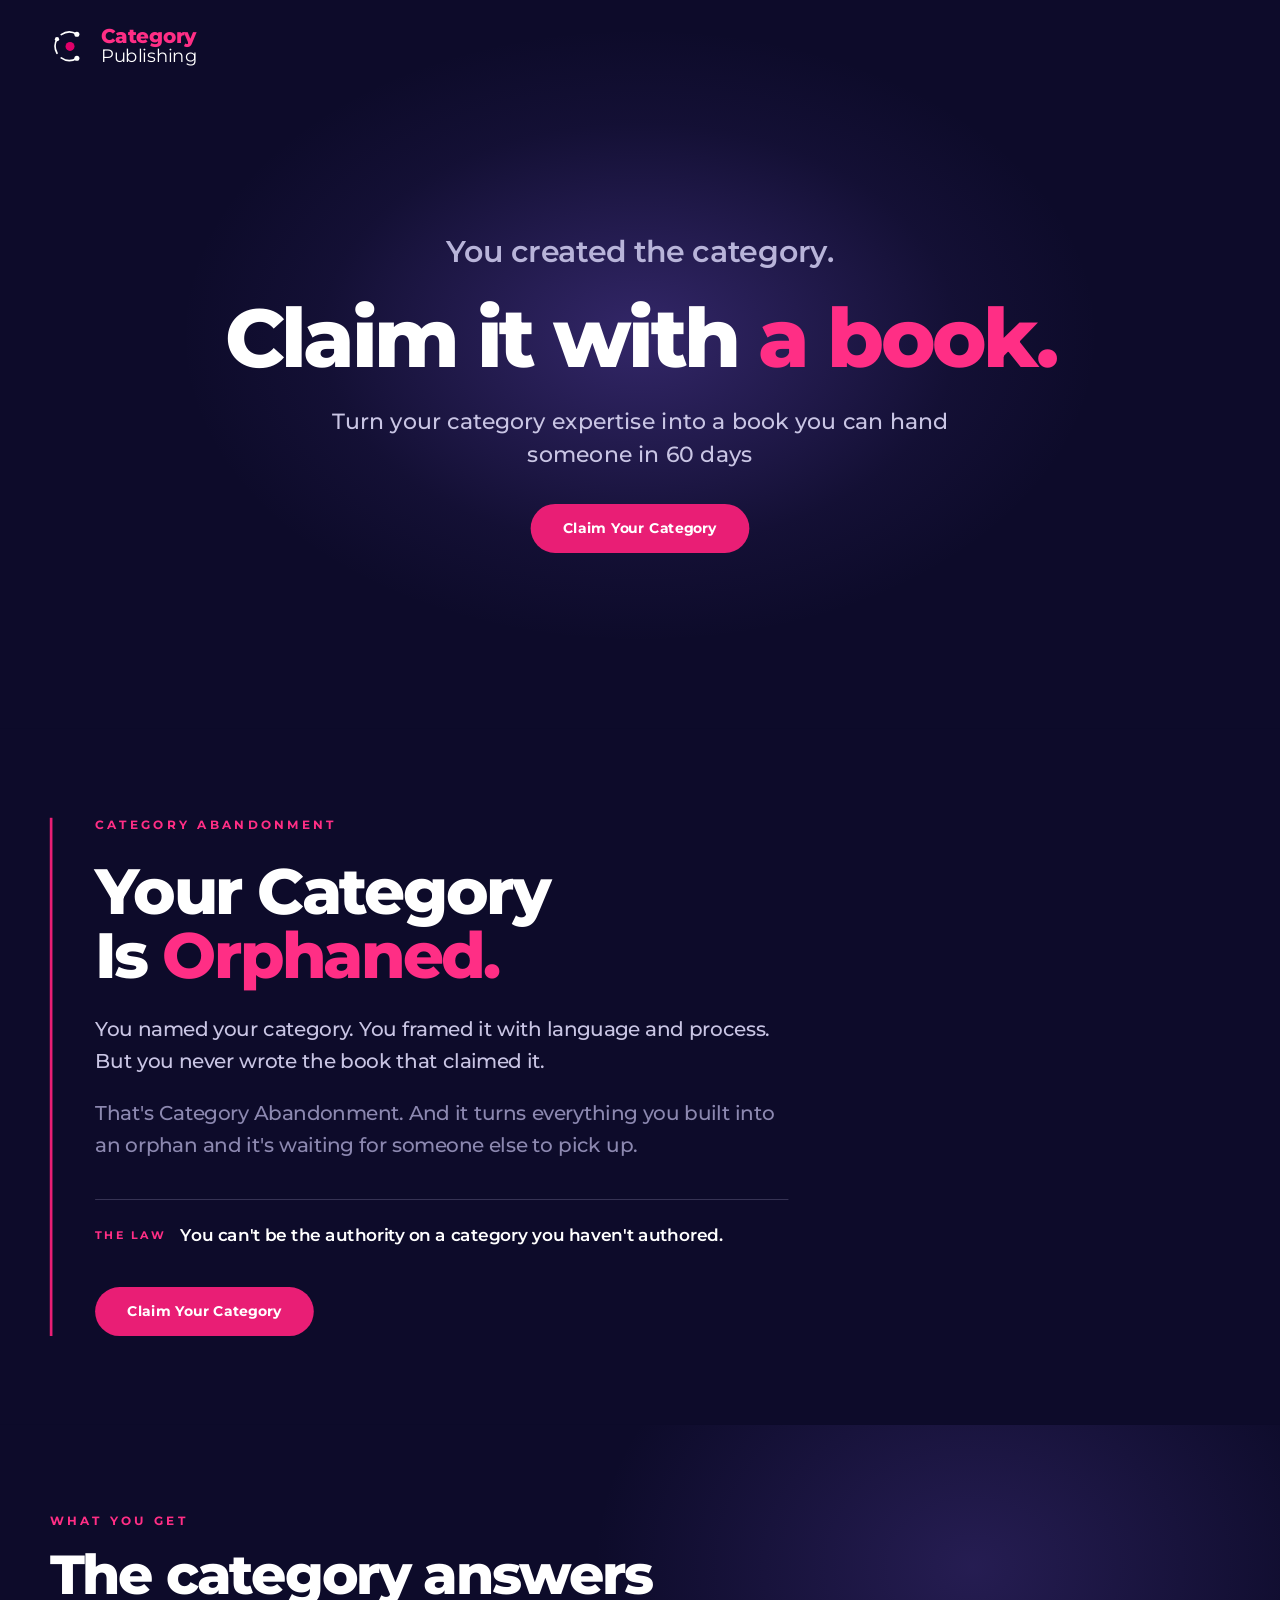
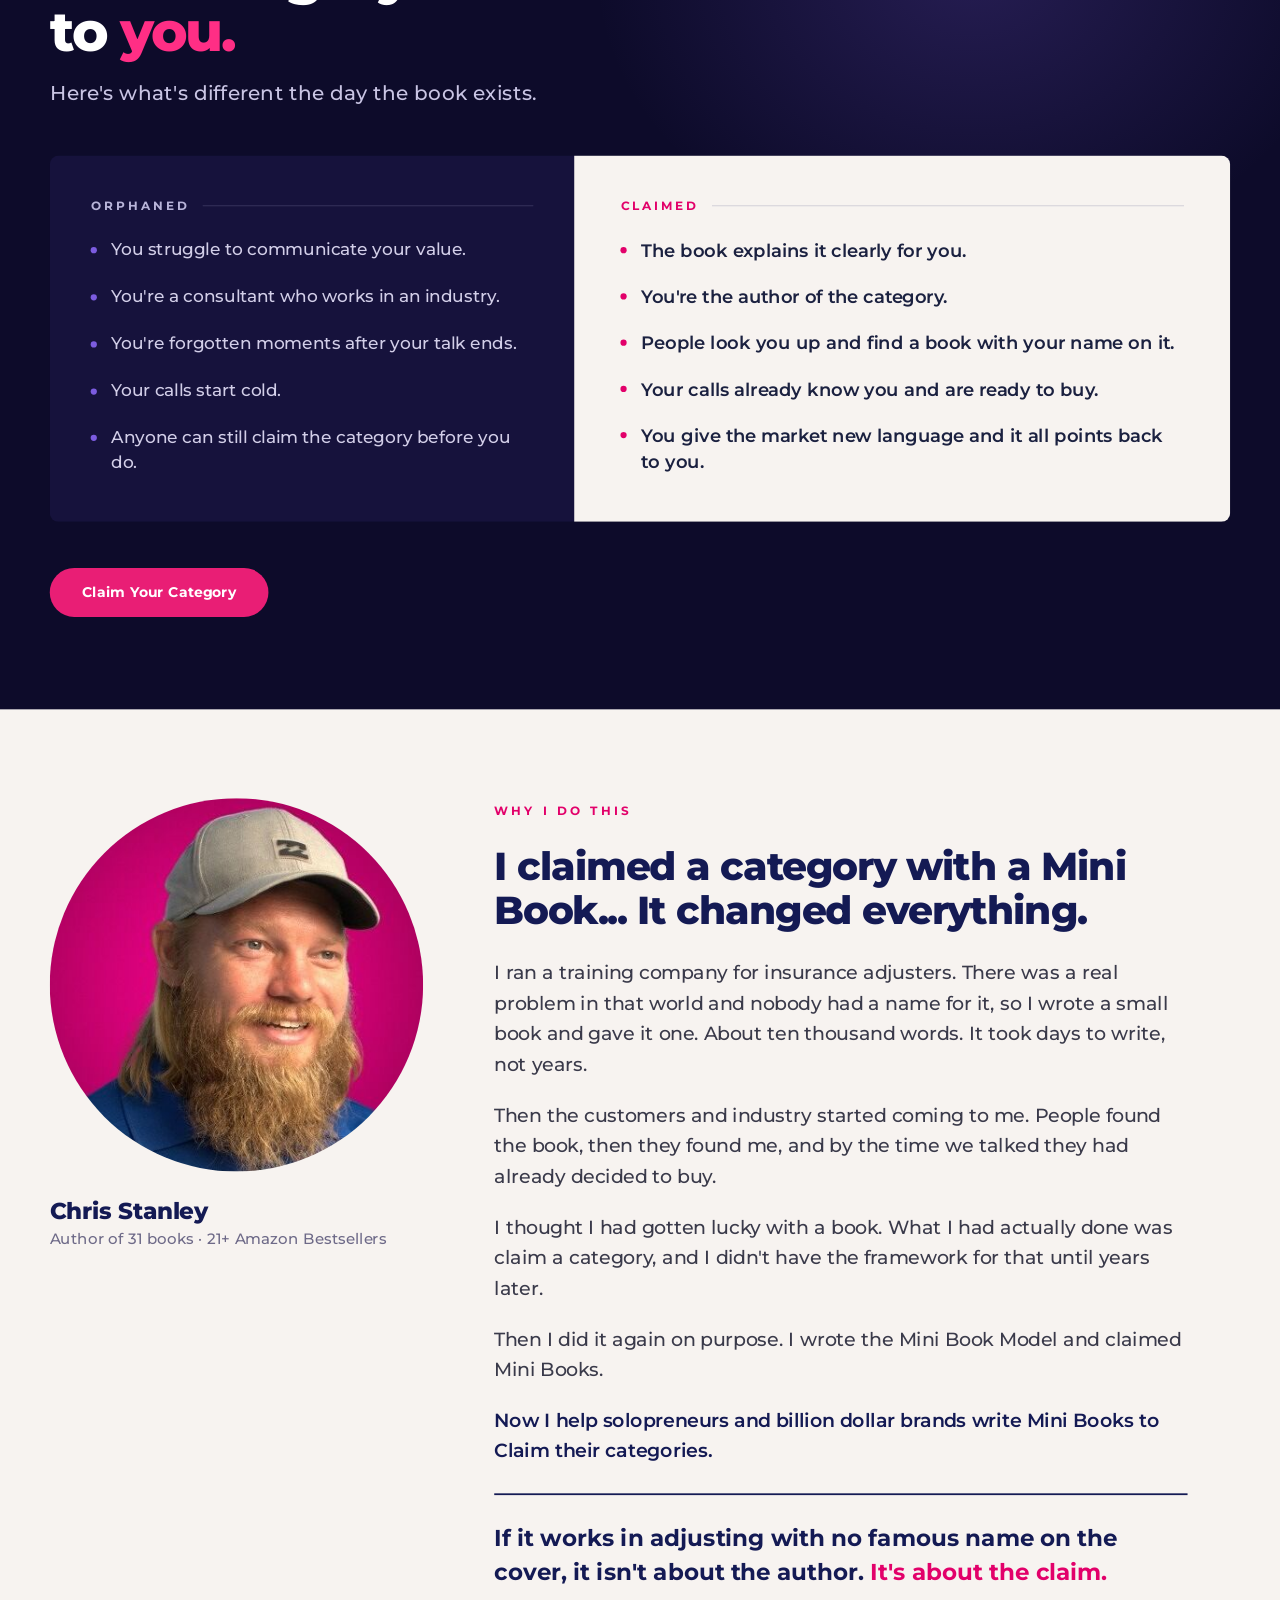
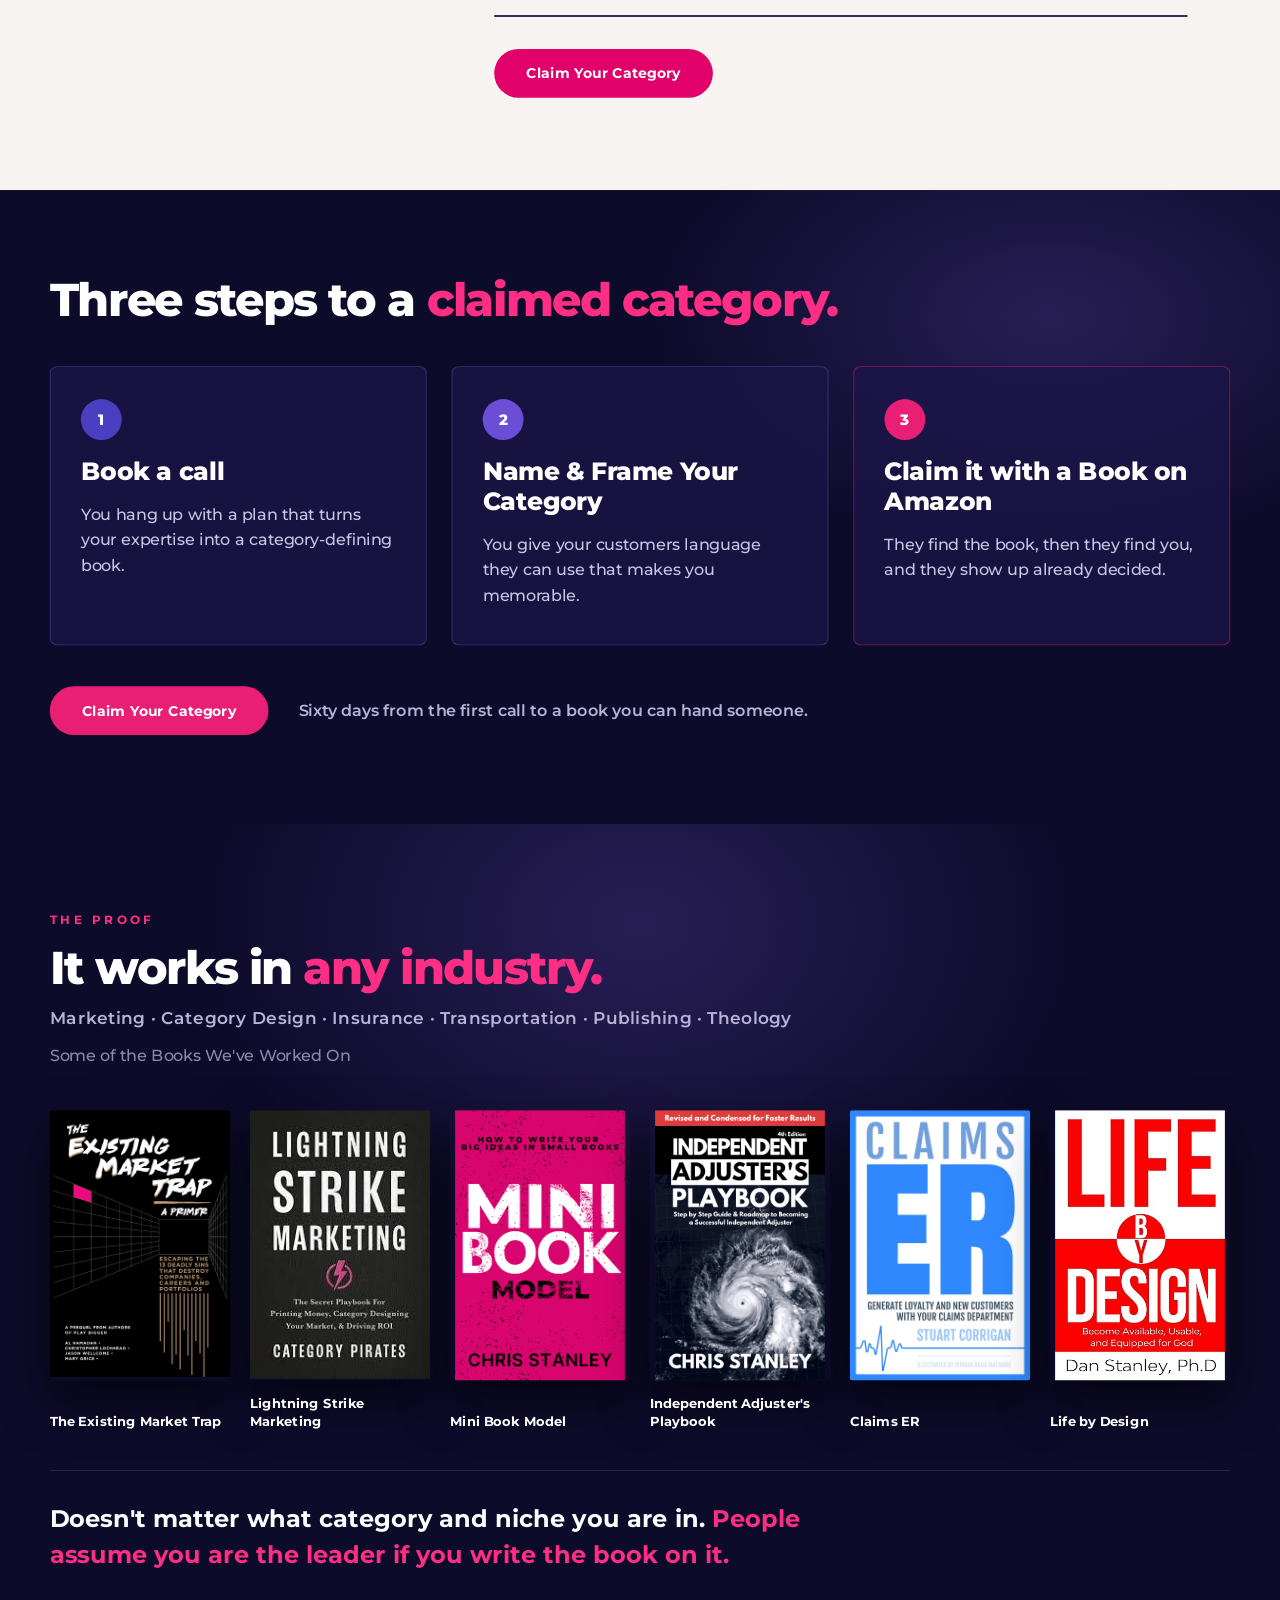
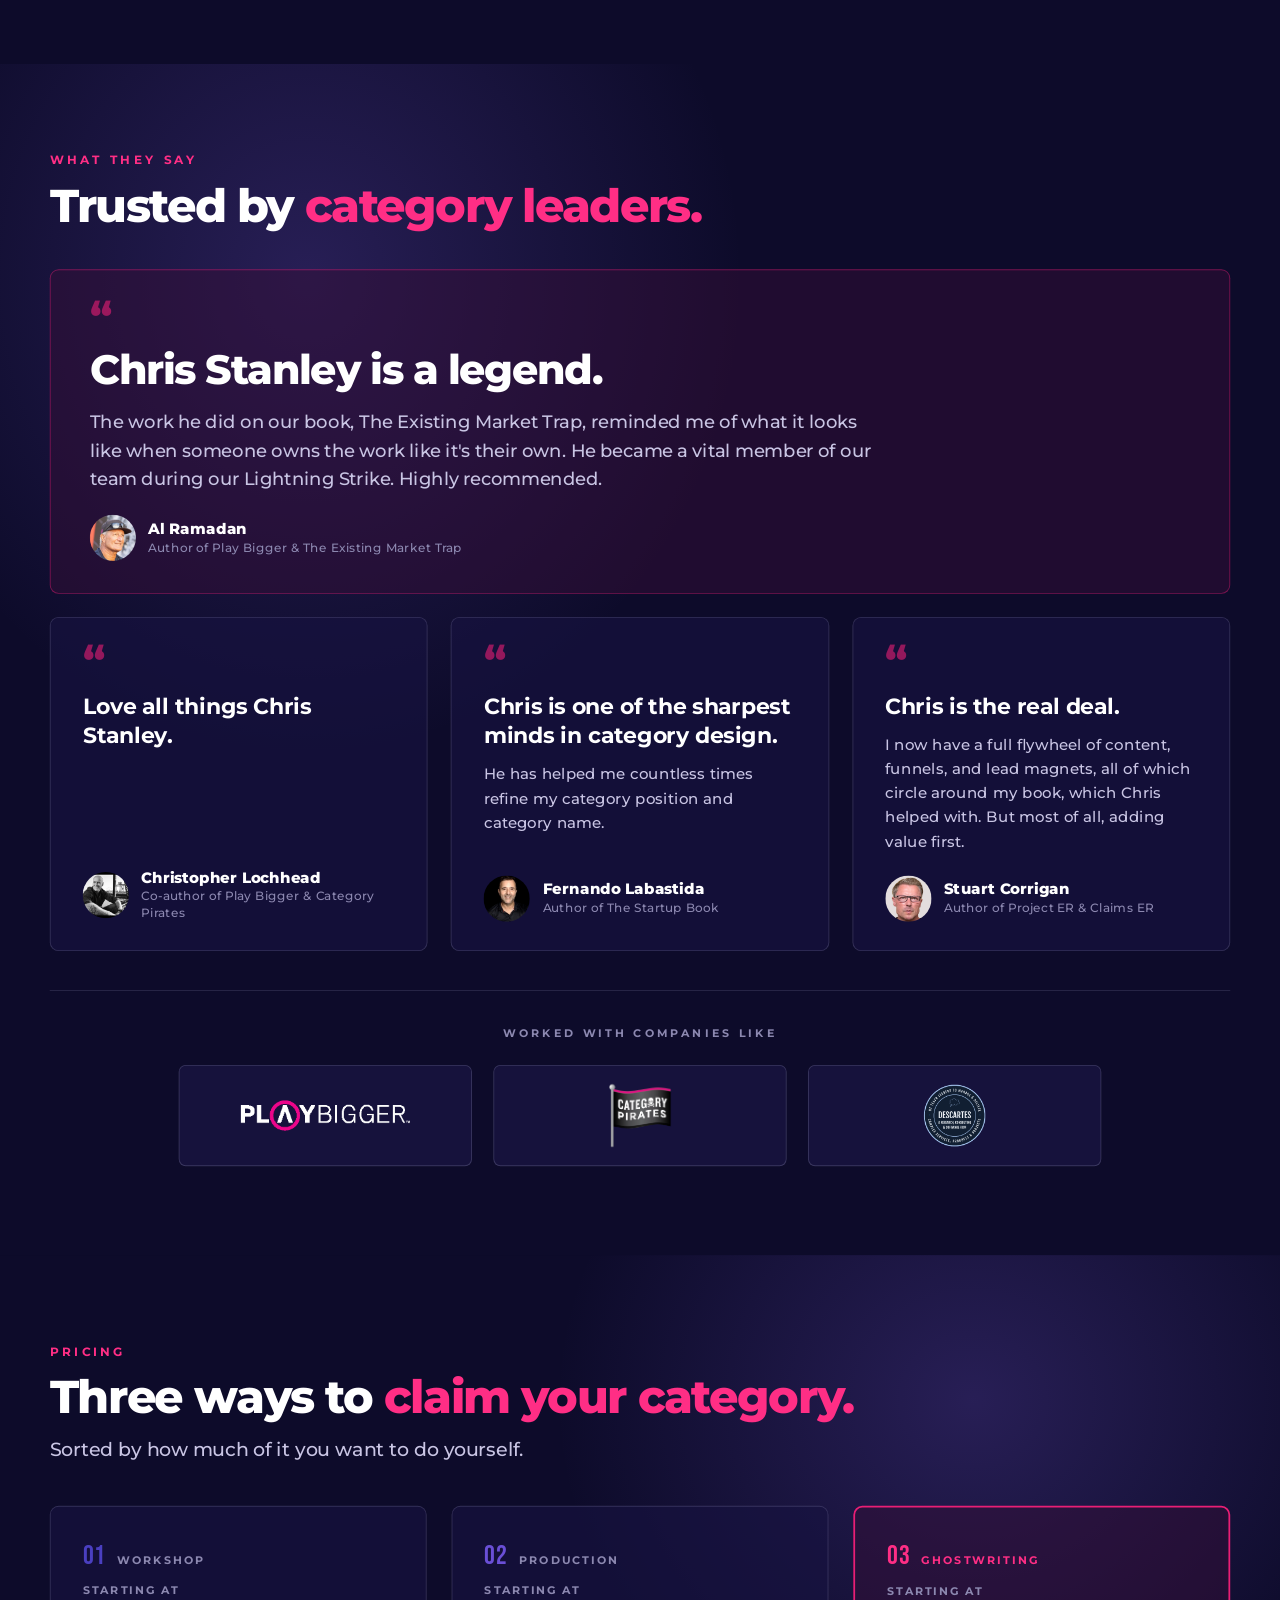
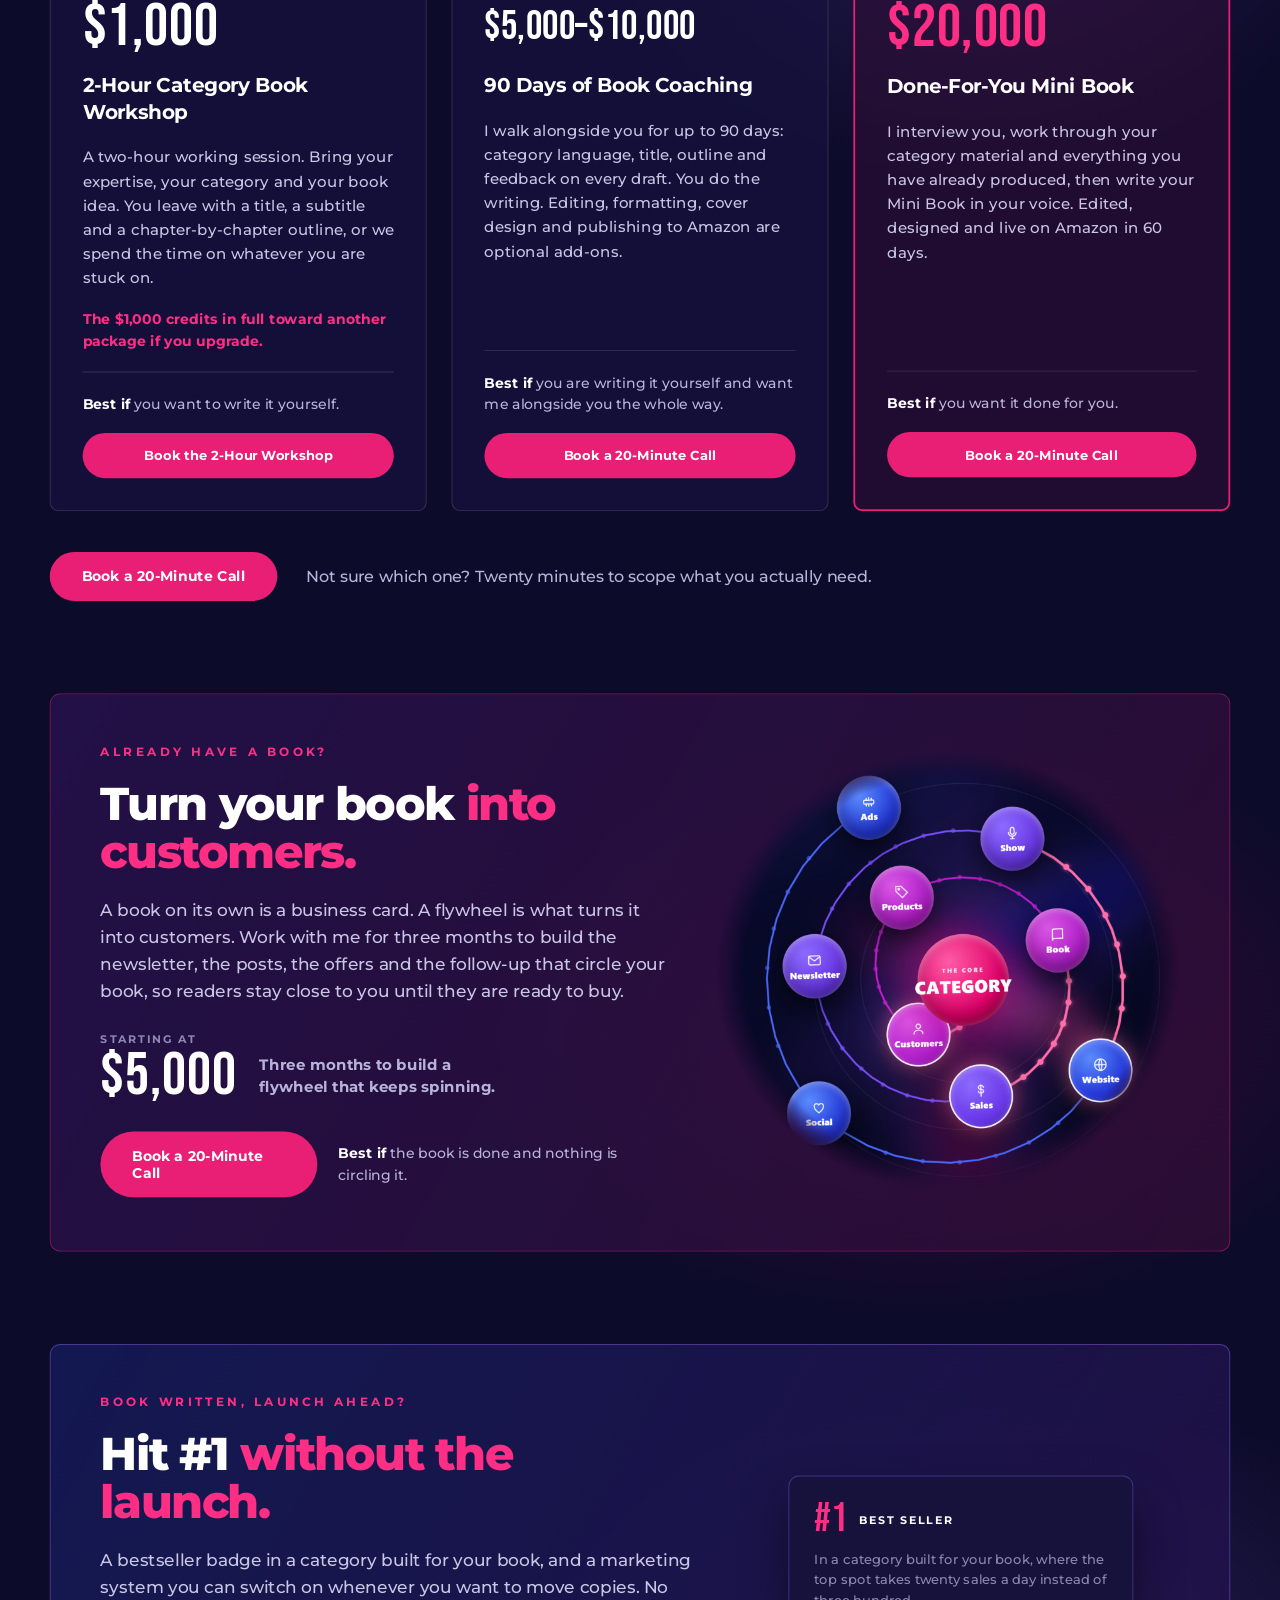
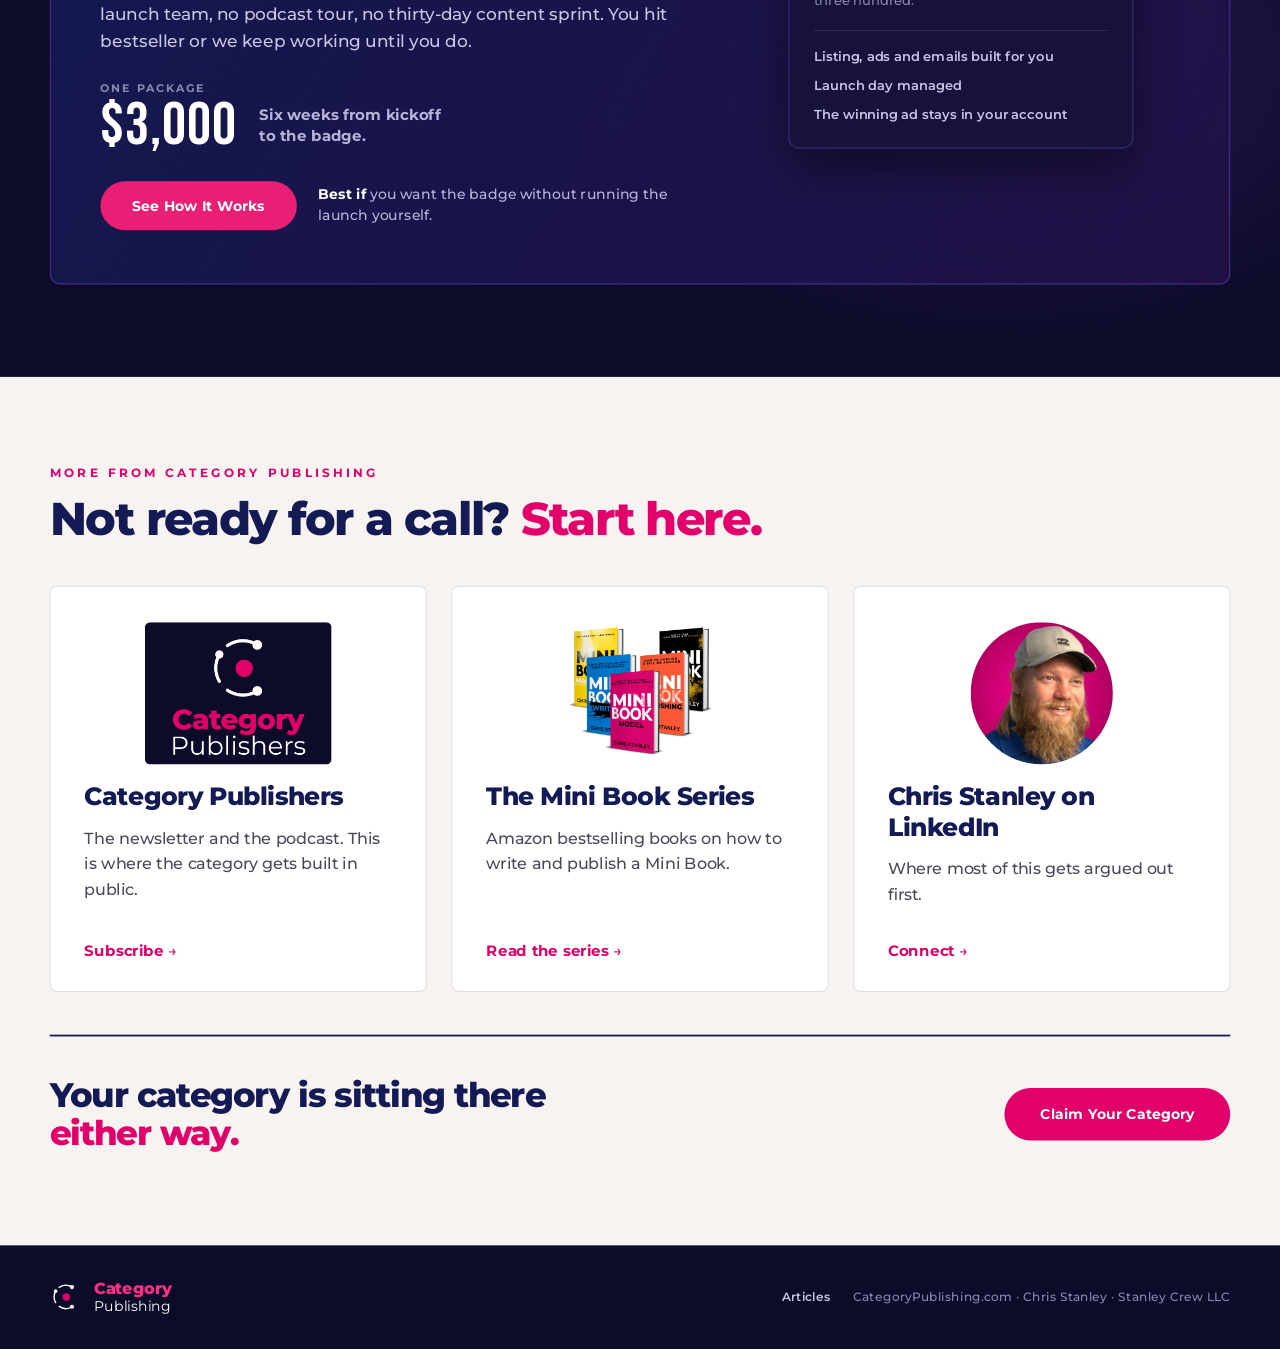
==== index.html @ c42b9d82 "Add Life by Design as a sixth book on the shelf Six columns rather than five, with the mobile overri" ====
<!DOCTYPE html>
<html lang="en">
<head>
<meta charset="utf-8">
<meta name="viewport" content="width=device-width, initial-scale=1">
<title>Category Publishing — You created the category. Claim it with a book.</title>
<meta name="description" content="Turn your category expertise into a book you can hand someone in 60 days. Coaching, production and ghostwriting for category designers.">
<meta property="og:title" content="Category Publishing">
<meta property="og:description" content="You created the category. Claim it with a book.">
<meta property="og:type" content="website">
<meta property="og:url" content="https://categorypublishing.com/">
<meta property="og:image" content="https://categorypublishing.com/assets/category-publishing-lockup.png">
<meta name="twitter:card" content="summary_large_image">
<link rel="icon" type="image/svg+xml" href="assets/category-publishing-icon.svg">
<link rel="preconnect" href="https://fonts.googleapis.com">
<link rel="preconnect" href="https://fonts.gstatic.com" crossorigin>
<link rel="stylesheet" href="https://fonts.googleapis.com/css2?family=Montserrat:wght@400;500;600;700;800&family=Bebas+Neue&display=swap">
<style>
  html, body { margin: 0; padding: 0; background: #0B0A22; -webkit-font-smoothing: antialiased; }
  body { font-family: Montserrat, system-ui, sans-serif; }
  a { color: #E2006A; text-decoration: none; }
  a:hover { color: #ff5fa2; }
  img { max-width: 100%; }
  #site { transform-origin: top left; }
  #shell { overflow: hidden; }
  .cta, .cta:hover { display: inline-block; color: #FFFFFF; text-decoration: none; }
  html { scroll-behavior: smooth; }
  @media (prefers-reduced-motion: reduce) { html { scroll-behavior: auto; } }
  #pricing { scroll-margin-top: 40px; }

  /* ---------- Mobile: stack everything, real type sizes ---------- */
  @media (max-width: 900px) {
    #shell { height: auto !important; overflow: visible !important; }
    #site { width: 100% !important; transform: none !important; margin: 0 !important; }
    #site [style*="width: 1440px"] { width: 100% !important; }
    /* every multi-column grid becomes one column ... */
    #site [style*="grid-template-columns"] { grid-template-columns: 1fr !important; }
    /* ... except the book shelf, which stays 2-up so covers do not fill the screen */
    #site [style*="grid-template-columns: repeat(6, 1fr)"] { grid-template-columns: repeat(2, 1fr) !important; gap: 18px !important; }
    #site img[style*="aspect-ratio: 2 / 3"] { box-shadow: 0 10px 24px rgba(0,0,0,.5) !important; }
    /* side-by-side flex rows stack */
    #site [style*="display: flex"]:not([style*="flex-direction: column"]) {
      flex-direction: column !important; align-items: flex-start !important; gap: 20px !important;
    }
    /* pairs that must stay side by side: logo lockups, avatars, bullet dots,
       step numbers, badge circles, centred tiles */
    #site [style*="display: flex"]:not([style*="flex-direction: column"])[style*="align-items: center; gap: 14px"],
    #site [style*="display: flex"]:not([style*="flex-direction: column"])[style*="align-items: center; gap: 16px"],
    #site [style*="display: flex"]:not([style*="flex-direction: column"])[style*="border-radius: 50%"],
    #site [style*="display: flex"]:not([style*="flex-direction: column"])[style*="justify-content: center"]:not([style*="align-items: stretch"]) {
      flex-direction: row !important; align-items: center !important; gap: 14px !important;
    }
    #site [style*="display: flex"]:not([style*="flex-direction: column"])[style*="gap: 16px; align-items: flex-start"] {
      flex-direction: row !important; align-items: flex-start !important; gap: 14px !important;
    }
    #site [style*="display: flex"]:not([style*="flex-direction: column"])[style*="align-items: baseline"] {
      flex-direction: row !important; align-items: baseline !important; gap: 12px !important;
    }
    /* release desktop constraints */
    #site [style*="max-width"] { max-width: 100% !important; }
    #site [style*="white-space: nowrap"] { white-space: normal !important; }
    #site [style*="height: 820px"] { height: auto !important; min-height: 0 !important; }
    #site [style*="position: absolute"][style*="inset: 104px 0 0"] {
      position: static !important; padding: 116px 22px 64px !important;
    }
    #site img[src*="chris-stanley"] { width: 220px !important; height: 220px !important; }
    #site [style*="border-left: 3px solid"] { padding-left: 22px !important; }
    /* CTAs go full width so they are thumb-sized */
    #site .cta { display: block !important; width: 100% !important; text-align: center !important; box-sizing: border-box !important; }
    [style*="font-size: 92px"] { font-size: 38px !important; }
    [style*="font-size: 72px"] { font-size: 32px !important; }
    [style*="font-size: 68px"] { font-size: 42px !important; }
    [style*="font-size: 62px"] { font-size: 30px !important; }
    [style*="font-size: 52px"] { font-size: 28px !important; }
    [style*="font-size: 46px"] { font-size: 30px !important; }
    [style*="font-size: 44px"] { font-size: 26px !important; }
    [style*="font-size: 38px"] { font-size: 24px !important; }
    [style*="font-size: 34px"] { font-size: 20px !important; }
    [style*="font-size: 30px"] { font-size: 22px !important; }
    [style*="font-size: 28px"] { font-size: 21px !important; }
    [style*="font-size: 27px"] { font-size: 19px !important; }
    [style*="font-size: 26px"] { font-size: 19px !important; }
    [style*="font-size: 25px"] { font-size: 17px !important; }
    [style*="font-size: 23px"] { font-size: 17px !important; }
    [style*="font-size: 22px"] { font-size: 17px !important; }
    [style*="font-size: 21px"] { font-size: 16px !important; }
    [style*="font-size: 20px"] { font-size: 16px !important; }
    [style*="font-size: 19px"] { font-size: 16px !important; }
    [style*="font-size: 18px"] { font-size: 15px !important; }
    [style*="font-size: 17px"] { font-size: 15px !important; }
    [style*="font-size: 16px"] { font-size: 15px !important; }
    [style*="font-size: 15px"] { font-size: 14px !important; }
    [style*="font-size: 14px"] { font-size: 13px !important; }
    [style*="font-size: 13px"] { font-size: 12px !important; }
    [style*="padding: 100px 56px 104px"] { padding: 56px 20px 60px !important; }
    [style*="padding: 96px 56px 100px"] { padding: 56px 20px 60px !important; }
    [style*="padding: 100px 56px 100px"] { padding: 56px 20px 60px !important; }
    [style*="padding: 100px 56px"] { padding: 56px 20px !important; }
    [style*="padding: 56px 56px 60px"] { padding: 32px 22px 36px !important; }
    [style*="padding: 48px 52px 52px"] { padding: 30px 22px 32px !important; }
    [style*="padding: 48px 46px 52px"] { padding: 30px 22px 32px !important; }
    [style*="padding: 40px 38px 36px"] { padding: 28px 22px 28px !important; }
    [style*="padding: 40px 36px 36px"] { padding: 28px 22px 28px !important; }
    [style*="padding: 36px 36px 32px"] { padding: 28px 22px 28px !important; }
    [style*="padding: 36px 34px 40px"] { padding: 28px 22px 30px !important; }
    [style*="padding: 40px 44px 36px"] { padding: 28px 22px 28px !important; }
    [style*="padding: 40px 56px"] { padding: 32px 20px !important; }
    [style*="padding: 0 56px 104px"] { padding: 0 20px 60px !important; }
    [style*="padding: 0 60px 40px"] { padding: 0 22px 32px !important; }
    [style*="padding: 0 56px"] { padding: 0 20px !important; }
    [style*="padding: 26px 44px"] { padding: 20px 26px !important; }
    [style*="padding: 20px 44px"] { padding: 18px 26px !important; }
    [style*="padding: 12px 44px"] { padding: 12px 26px !important; }
    [style*="padding: 18px 36px"] { padding: 17px 30px !important; }
    [style*="padding: 20px 40px"] { padding: 18px 30px !important; }
    [style*="padding: 16px 24px"] { padding: 16px 22px !important; }
  }
  @media (max-width: 420px) {
    #site [style*="font-size: 92px"] { font-size: 32px !important; }
    #site [style*="font-size: 72px"] { font-size: 28px !important; }
    #site [style*="font-size: 52px"] { font-size: 25px !important; }
  }
  /* Page still scrolls; the scrollbar itself is hidden. */
  html { scrollbar-width: none; -ms-overflow-style: none; }
  html::-webkit-scrollbar, body::-webkit-scrollbar { width: 0; height: 0; display: none; }
</style>
</head>
<body>
<div id="shell">
<div id="site" style="width: 1440px; margin: 0 auto; background: #0D0B2A; font-family: Montserrat, sans-serif;">
<div style="width: 1440px; height: 820px; position: relative; overflow: hidden; background: #0D0B2A; font-family: Montserrat, sans-serif;">
      <div style="position: absolute; inset: 0; background: radial-gradient(46% 54% at 50% 46%, rgba(124,92,224,.34) 0%, rgba(124,92,224,.06) 54%, rgba(13,11,42,0) 78%);"></div>
      <div style="position: absolute; top: 0; left: 0; right: 0; height: 104px; display: flex; align-items: center; padding: 0 56px; z-index: 3;">
        <div style="display: flex; align-items: center; gap: 14px;">
          <img src="assets/category-publishing-icon-reversed.svg" alt="" style="width: 44px; height: 44px; display: block;">
          <div style="display: flex; flex-direction: column; line-height: 1.08;">
            <span style="font-size: 22px; font-weight: 800; color: #FF2E85; letter-spacing: -.01em;">Category</span>
            <span style="font-size: 20px; font-weight: 400; color: #FFFFFF;">Publishing</span>
          </div>
        </div>
      </div>
      <div style="position: absolute; inset: 104px 0 0; display: flex; flex-direction: column; align-items: center; justify-content: center; gap: 30px; text-align: center; padding: 0 60px 40px; z-index: 2;">
        <div style="font-size: 34px; font-weight: 600; letter-spacing: -.01em; color: #B8B4D9;">You created the category.</div>
        <div style="font-size: 92px; font-weight: 800; letter-spacing: -.04em; line-height: 1; color: #FFFFFF; white-space: nowrap;">Claim it with <span style="color: #FF2E85;">a book.</span></div>
        <div style="font-size: 25px; font-weight: 500; line-height: 1.45; color: #C9C5E4; max-width: 720px;">Turn your category expertise into a book you can hand someone in 60 days</div>
        <div style="display: flex; flex-direction: column; align-items: center; gap: 26px; margin-top: 8px;"><a class="cta" href="#pricing" style="font-size: 16px; font-weight: 700; color: #FFFFFF; padding: 18px 36px; background: #E91E75; border-radius: 999px; align-self: center;">Claim Your Category</a>
        </div>
      </div>
    </div>
<div style="width: 1440px; position: relative; overflow: hidden; background: #0D0B2A; font-family: Montserrat, sans-serif;">
      <div style="position: relative; padding: 100px 56px;">
        <div style="border-left: 3px solid #E91E75; padding-left: 48px; display: flex; flex-direction: column; gap: 30px; max-width: 1080px;">
          <div style="font-size: 13px; font-weight: 700; letter-spacing: .3em; color: #FF2E85;">CATEGORY ABANDONMENT</div>
          <div style="font-size: 72px; font-weight: 800; letter-spacing: -.04em; line-height: 1; color: #FFFFFF;">Your Category<br>Is <span style="color: #FF2E85;">Orphaned.</span></div>
          <div style="display: flex; flex-direction: column; gap: 22px; max-width: 780px;">
            <div style="font-size: 22px; font-weight: 500; line-height: 1.65; color: #C9C5E4;">You named your category. You framed it with language and process. But you never wrote the book that claimed it.</div>
            <div style="font-size: 22px; font-weight: 500; line-height: 1.65; color: #8C88B0;">That's Category Abandonment. And it turns everything you built into an orphan and it's waiting for someone else to pick up.</div>
          </div>
          <div style="display: flex; align-items: center; gap: 16px; margin-top: 12px; padding-top: 26px; border-top: 1px solid rgba(184,180,217,.24); max-width: 780px;">
            <span style="font-size: 12px; font-weight: 700; letter-spacing: .26em; color: #FF2E85; white-space: nowrap;">THE LAW</span>
            <span style="font-size: 19px; font-weight: 600; line-height: 1.45; color: #FFFFFF;">You can't be the authority on a category you haven't authored.</span>
          </div>
          <a class="cta" href="#pricing" style="font-size: 16px; font-weight: 700; color: #FFFFFF; padding: 18px 36px; background: #E91E75; border-radius: 999px; align-self: flex-start; margin-top: 14px;">Claim Your Category</a>
        </div>
      </div>
    </div>
    <div style="width: 1440px; position: relative; overflow: hidden; background: #0D0B2A; font-family: Montserrat, sans-serif;">
      <div style="position: absolute; inset: 0; background: radial-gradient(40% 46% at 76% 16%, rgba(124,92,224,.22) 0%, rgba(13,11,42,0) 74%);"></div>
      <div style="position: relative; padding: 100px 56px 104px; display: flex; flex-direction: column; gap: 52px;">

        <div style="display: flex; flex-direction: column; gap: 20px; max-width: 900px;">
          <div style="font-size: 13px; font-weight: 700; letter-spacing: .3em; color: #FF2E85;">WHAT YOU GET</div>
          <div style="font-size: 62px; font-weight: 800; letter-spacing: -.038em; line-height: 1.04; color: #FFFFFF;">The category answers<br>to <span style="color: #FF2E85;">you.</span></div>
          <div style="font-size: 23px; font-weight: 500; line-height: 1.55; color: #C9C5E4;">Here's what's different the day the book exists.</div>
        </div>

        <div style="display: grid; grid-template-columns: 1fr 1.25fr; gap: 0; border-radius: 10px; overflow: hidden;">
          <div style="background: #16123C; padding: 48px 46px 52px; display: flex; flex-direction: column; gap: 28px;">
            <div style="display: flex; align-items: center; gap: 14px;">
              <span style="font-size: 13px; font-weight: 700; letter-spacing: .28em; color: #B8B4D9;">ORPHANED</span>
              <span style="flex: 1; height: 1px; background: rgba(184,180,217,.22);"></span>
            </div>
            <div style="display: flex; flex-direction: column; gap: 22px; flex: 1; justify-content: space-between;">
          <div style="display: flex; gap: 16px; align-items: flex-start;">
            <span style="width: 7px; height: 7px; border-radius: 50%; background: #7C5CE0; flex: 0 0 auto; margin-top: 11px;"></span>
            <span style="font-size: 19px; font-weight: 500; line-height: 1.5; color: #D2CEE8;">You struggle to communicate your value.</span>
          </div>
          <div style="display: flex; gap: 16px; align-items: flex-start;">
            <span style="width: 7px; height: 7px; border-radius: 50%; background: #7C5CE0; flex: 0 0 auto; margin-top: 11px;"></span>
            <span style="font-size: 19px; font-weight: 500; line-height: 1.5; color: #D2CEE8;">You're a consultant who works in an industry.</span>
          </div>
          <div style="display: flex; gap: 16px; align-items: flex-start;">
            <span style="width: 7px; height: 7px; border-radius: 50%; background: #7C5CE0; flex: 0 0 auto; margin-top: 11px;"></span>
            <span style="font-size: 19px; font-weight: 500; line-height: 1.5; color: #D2CEE8;">You're forgotten moments after your talk ends.</span>
          </div>
          <div style="display: flex; gap: 16px; align-items: flex-start;">
            <span style="width: 7px; height: 7px; border-radius: 50%; background: #7C5CE0; flex: 0 0 auto; margin-top: 11px;"></span>
            <span style="font-size: 19px; font-weight: 500; line-height: 1.5; color: #D2CEE8;">Your calls start cold.</span>
          </div>
          <div style="display: flex; gap: 16px; align-items: flex-start;">
            <span style="width: 7px; height: 7px; border-radius: 50%; background: #7C5CE0; flex: 0 0 auto; margin-top: 11px;"></span>
            <span style="font-size: 19px; font-weight: 500; line-height: 1.5; color: #D2CEE8;">Anyone can still claim the category before you do.</span>
          </div>
            </div>
          </div>
          <div style="background: #F7F3F0; padding: 48px 52px 52px; display: flex; flex-direction: column; gap: 28px;">
            <div style="display: flex; align-items: center; gap: 14px;">
              <span style="font-size: 13px; font-weight: 700; letter-spacing: .28em; color: #E2006A;">CLAIMED</span>
              <span style="flex: 1; height: 1px; background: rgba(20,26,84,.18);"></span>
            </div>
            <div style="display: flex; flex-direction: column; gap: 22px;">
          <div style="display: flex; gap: 16px; align-items: flex-start;">
            <span style="width: 7px; height: 7px; border-radius: 50%; background: #E2006A; flex: 0 0 auto; margin-top: 11px;"></span>
            <span style="font-size: 20px; font-weight: 600; line-height: 1.5; color: #1B2140;">The book explains it clearly for you.</span>
          </div>
          <div style="display: flex; gap: 16px; align-items: flex-start;">
            <span style="width: 7px; height: 7px; border-radius: 50%; background: #E2006A; flex: 0 0 auto; margin-top: 11px;"></span>
            <span style="font-size: 20px; font-weight: 600; line-height: 1.5; color: #1B2140;">You're the author of the category.</span>
          </div>
          <div style="display: flex; gap: 16px; align-items: flex-start;">
            <span style="width: 7px; height: 7px; border-radius: 50%; background: #E2006A; flex: 0 0 auto; margin-top: 11px;"></span>
            <span style="font-size: 20px; font-weight: 600; line-height: 1.5; color: #1B2140;">People look you up and find a book with your name on it.</span>
          </div>
          <div style="display: flex; gap: 16px; align-items: flex-start;">
            <span style="width: 7px; height: 7px; border-radius: 50%; background: #E2006A; flex: 0 0 auto; margin-top: 11px;"></span>
            <span style="font-size: 20px; font-weight: 600; line-height: 1.5; color: #1B2140;">Your calls already know you and are ready to buy.</span>
          </div>
          <div style="display: flex; gap: 16px; align-items: flex-start;">
            <span style="width: 7px; height: 7px; border-radius: 50%; background: #E2006A; flex: 0 0 auto; margin-top: 11px;"></span>
            <span style="font-size: 20px; font-weight: 600; line-height: 1.5; color: #1B2140;">You give the market new language and it all points back to you.</span>
          </div>
            </div>
          </div>
        </div>

        <a class="cta" href="#pricing" style="font-size: 16px; font-weight: 700; color: #FFFFFF; padding: 18px 36px; background: #E91E75; border-radius: 999px; align-self: flex-start;">Claim Your Category</a>
      </div>
    </div>

    <div style="width: 1440px; position: relative; overflow: hidden; background: #F7F3F0; font-family: Montserrat, sans-serif;">
      <div style="position: relative; padding: 100px 56px 104px; display: grid; grid-template-columns: 420px 1fr; gap: 80px; align-items: start;">

        <div style="display: flex; flex-direction: column; gap: 28px;">
          <img src="assets/chris-stanley.jpg" alt="Chris Stanley" style="width: 420px; height: 420px; object-fit: cover; border-radius: 50%; display: block;">
          <div style="display: flex; flex-direction: column; gap: 4px;">
            <div style="font-size: 26px; font-weight: 800; letter-spacing: -.015em; color: #141A54;">Chris Stanley</div>
            <div style="font-size: 17px; font-weight: 500; line-height: 1.5; color: #6E6A88;">Author of 31 books · 21+ Amazon Bestsellers</div>
          </div>
        </div>

        <div style="display: flex; flex-direction: column; gap: 30px; padding-top: 6px;">
          <div style="font-size: 13px; font-weight: 700; letter-spacing: .3em; color: #E2006A;">WHY I DO THIS</div>
          <div style="font-size: 44px; font-weight: 800; letter-spacing: -.03em; line-height: 1.1; color: #141A54; max-width: 780px;">I claimed a category with a Mini Book... It changed everything.</div>

          <div style="display: flex; flex-direction: column; gap: 22px; max-width: 780px;">
            <div style="font-size: 21px; font-weight: 500; line-height: 1.65; color: #3A3A4A;">I ran a training company for insurance adjusters. There was a real problem in that world and nobody had a name for it, so I wrote a small book and gave it one. About ten thousand words. It took days to write, not years.</div>
            <div style="font-size: 21px; font-weight: 500; line-height: 1.65; color: #3A3A4A;">Then the customers and industry started coming to me. People found the book, then they found me, and by the time we talked they had already decided to buy.</div>
            <div style="font-size: 21px; font-weight: 500; line-height: 1.65; color: #3A3A4A;">I thought I had gotten lucky with a book. What I had actually done was claim a category, and I didn't have the framework for that until years later.</div>
            <div style="font-size: 21px; font-weight: 500; line-height: 1.65; color: #3A3A4A;">Then I did it again on purpose. I wrote the Mini Book Model and claimed Mini Books.</div>
            <div style="font-size: 21px; font-weight: 600; line-height: 1.65; color: #141A54;">Now I help solopreneurs and billion dollar brands write Mini Books to Claim their categories.</div>
          </div>

          <div style="padding: 30px 0; border-top: 2px solid #141A54; border-bottom: 2px solid #141A54; max-width: 780px;">
            <div style="font-size: 26px; font-weight: 700; line-height: 1.45; color: #141A54;">If it works in adjusting with no famous name on the cover, it isn't about the author. <span style="color: #E2006A;">It's about the claim.</span></div>
          </div>

          <a class="cta" href="#pricing" style="font-size: 16px; font-weight: 700; color: #FFFFFF; padding: 18px 36px; background: #E2006A; border-radius: 999px; align-self: flex-start; margin-top: 6px;">Claim Your Category</a>
        </div>
      </div>
    </div>

    <div style="width: 1440px; position: relative; overflow: hidden; background: #0D0B2A; font-family: Montserrat, sans-serif;">
      <div style="position: absolute; inset: 0; background: radial-gradient(42% 50% at 82% 20%, rgba(124,92,224,.24) 0%, rgba(13,11,42,0) 74%);"></div>
      <div style="position: relative; padding: 96px 56px 100px; display: flex; flex-direction: column; gap: 46px;">
        <div style="font-size: 52px; font-weight: 800; letter-spacing: -.035em; line-height: 1.06; color: #FFFFFF;">Three steps to a <span style="color: #FF2E85;">claimed category.</span></div>
        <div style="display: grid; grid-template-columns: repeat(3, 1fr); gap: 28px;">
          <div style="background: rgba(28,22,74,.72); border: 1px solid rgba(124,92,224,.38); border-radius: 8px; padding: 36px 34px 40px; display: flex; flex-direction: column; gap: 18px;">
            <span style="width: 46px; height: 46px; border-radius: 50%; background: #4A3FC0; display: flex; align-items: center; justify-content: center; font-size: 17px; font-weight: 800; color: #FFFFFF;">1</span>
            <div style="font-size: 28px; font-weight: 800; letter-spacing: -.015em; color: #FFFFFF;">Book a call</div>
            <div style="font-size: 18px; font-weight: 500; line-height: 1.6; color: #C9C5E4;">You hang up with a plan that turns your expertise into a category-defining book.</div>
          </div>
          <div style="background: rgba(28,22,74,.72); border: 1px solid rgba(124,92,224,.38); border-radius: 8px; padding: 36px 34px 40px; display: flex; flex-direction: column; gap: 18px;">
            <span style="width: 46px; height: 46px; border-radius: 50%; background: #6A4FD6; display: flex; align-items: center; justify-content: center; font-size: 17px; font-weight: 800; color: #FFFFFF;">2</span>
            <div style="font-size: 28px; font-weight: 800; letter-spacing: -.015em; color: #FFFFFF;">Name &amp; Frame Your Category</div>
            <div style="font-size: 18px; font-weight: 500; line-height: 1.6; color: #C9C5E4;">You give your customers language they can use that makes you memorable.</div>
          </div>
          <div style="background: rgba(28,22,74,.72); border: 1px solid rgba(233,30,117,.5); border-radius: 8px; padding: 36px 34px 40px; display: flex; flex-direction: column; gap: 18px;">
            <span style="width: 46px; height: 46px; border-radius: 50%; background: #E91E75; display: flex; align-items: center; justify-content: center; font-size: 17px; font-weight: 800; color: #FFFFFF;">3</span>
            <div style="font-size: 28px; font-weight: 800; letter-spacing: -.015em; color: #FFFFFF;">Claim it with a Book on Amazon</div>
            <div style="font-size: 18px; font-weight: 500; line-height: 1.6; color: #C9C5E4;">They find the book, then they find you, and they show up already decided.</div>
          </div>
        </div>
        <div style="display: flex; align-items: center; gap: 34px;">
          <a class="cta" href="#pricing" style="font-size: 16px; font-weight: 700; color: #FFFFFF; padding: 18px 36px; background: #E91E75; border-radius: 999px; align-self: flex-start;">Claim Your Category</a>
          <span style="font-size: 18px; font-weight: 600; color: #B8B4D9;">Sixty days from the first call to a book you can hand someone.</span>
        </div>
      </div>
    </div>

    <div style="width: 1440px; position: relative; overflow: hidden; background: #0D0B2A; font-family: Montserrat, sans-serif;">
      <div style="position: absolute; inset: 0; background: radial-gradient(46% 52% at 50% 12%, rgba(124,92,224,.24) 0%, rgba(13,11,42,0) 74%);"></div>
      <div style="position: relative; padding: 100px 56px 104px; display: flex; flex-direction: column; gap: 46px;">

        <div style="display: flex; flex-direction: column; gap: 18px;">
          <div style="font-size: 13px; font-weight: 700; letter-spacing: .3em; color: #FF2E85;">THE PROOF</div>
          <div style="font-size: 52px; font-weight: 800; letter-spacing: -.035em; line-height: 1.06; color: #FFFFFF;">It works in <span style="color: #FF2E85;">any industry.</span></div>
          <div style="font-size: 19px; font-weight: 600; letter-spacing: .04em; color: #B8B4D9;">Marketing · Category Design · Insurance · Transportation · Publishing · Theology</div>
          <div style="font-size: 18px; font-weight: 500; line-height: 1.55; color: #8C88B0;">Some of the Books We've Worked On</div>
        </div>

        <div style="display: grid; grid-template-columns: repeat(6, 1fr); gap: 22px; align-items: stretch;">
          <div style="display: flex; flex-direction: column; gap: 16px; height: 100%;">
            <img src="assets/cover-existing-market-trap-web.png" alt="The Existing Market Trap" style="width: 100%; aspect-ratio: 2 / 3; object-fit: contain; object-position: top; display: block; border-radius: 3px; box-shadow: 0 24px 54px rgba(0,0,0,.55);">
            <div style="display: flex; flex-direction: column; gap: 3px; margin-top: auto;">
              <div style="font-size: 15px; font-weight: 700; line-height: 1.3; color: #FFFFFF;">The Existing Market Trap</div>
            </div>
          </div>
          <div style="display: flex; flex-direction: column; gap: 16px; height: 100%;">
            <img src="assets/cover-lightning-strike.jpg" alt="Lightning Strike Marketing" style="width: 100%; aspect-ratio: 2 / 3; object-fit: contain; object-position: top; display: block; border-radius: 3px; box-shadow: 0 24px 54px rgba(0,0,0,.55);">
            <div style="display: flex; flex-direction: column; gap: 3px; margin-top: auto;">
              <div style="font-size: 15px; font-weight: 700; line-height: 1.3; color: #FFFFFF;">Lightning Strike Marketing</div>
            </div>
          </div>
          <div style="display: flex; flex-direction: column; gap: 16px; height: 100%;">
            <img src="assets/cover-mini-book-model-web.png" alt="Mini Book Model" style="width: 100%; aspect-ratio: 2 / 3; object-fit: contain; object-position: top; display: block; border-radius: 3px; box-shadow: 0 24px 54px rgba(0,0,0,.55);">
            <div style="display: flex; flex-direction: column; gap: 3px; margin-top: auto;">
              <div style="font-size: 15px; font-weight: 700; line-height: 1.3; color: #FFFFFF;">Mini Book Model</div>
            </div>
          </div>
          <div style="display: flex; flex-direction: column; gap: 16px; height: 100%;">
            <img src="assets/cover-adjusters-playbook-web.png" alt="Independent Adjuster's Playbook" style="width: 100%; aspect-ratio: 2 / 3; object-fit: contain; object-position: top; display: block; border-radius: 3px; box-shadow: 0 24px 54px rgba(0,0,0,.55);">
            <div style="display: flex; flex-direction: column; gap: 3px; margin-top: auto;">
              <div style="font-size: 15px; font-weight: 700; line-height: 1.3; color: #FFFFFF;">Independent Adjuster's Playbook</div>
            </div>
          </div>
          <div style="display: flex; flex-direction: column; gap: 16px; height: 100%;">
            <img src="assets/cover-claims-er-web.png" alt="Claims ER" style="width: 100%; aspect-ratio: 2 / 3; object-fit: contain; object-position: top; display: block; border-radius: 3px; box-shadow: 0 24px 54px rgba(0,0,0,.55);">
            <div style="display: flex; flex-direction: column; gap: 3px; margin-top: auto;">
              <div style="font-size: 15px; font-weight: 700; line-height: 1.3; color: #FFFFFF;">Claims ER</div>
            </div>
          </div>
          <div style="display: flex; flex-direction: column; gap: 16px; height: 100%;">
            <img src="assets/cover-life-by-design-web.jpg" alt="Life by Design by Dan Stanley, Ph.D" style="width: 100%; aspect-ratio: 2 / 3; object-fit: contain; object-position: top; display: block; border-radius: 3px; box-shadow: 0 24px 54px rgba(0,0,0,.55);">
            <div style="display: flex; flex-direction: column; gap: 3px; margin-top: auto;">
              <div style="font-size: 15px; font-weight: 700; line-height: 1.3; color: #FFFFFF;">Life by Design</div>
            </div>
          </div>
        </div>

        <div style="display: flex; flex-direction: column; gap: 26px; padding-top: 34px; border-top: 1px solid rgba(184,180,217,.22);">
          <div style="font-size: 27px; font-weight: 700; line-height: 1.45; color: #FFFFFF; max-width: 900px;">Doesn't matter what category and niche you are in. <span style="color: #FF2E85;">People assume you are the leader if you write the book on it.</span></div>
        </div>
      </div>
    </div>

    <div style="width: 1440px; position: relative; overflow: hidden; background: #0D0B2A; font-family: Montserrat, sans-serif;">
      <div style="position: absolute; inset: 0; background: radial-gradient(46% 54% at 24% 18%, rgba(124,92,224,.24) 0%, rgba(13,11,42,0) 74%);"></div>
      <div style="position: relative; padding: 100px 56px 100px; display: flex; flex-direction: column; gap: 44px;">

        <div style="display: flex; flex-direction: column; gap: 16px;">
          <div style="font-size: 13px; font-weight: 700; letter-spacing: .3em; color: #FF2E85;">WHAT THEY SAY</div>
          <div style="font-size: 52px; font-weight: 800; letter-spacing: -.035em; line-height: 1.06; color: #FFFFFF;">Trusted by <span style="color: #FF2E85;">category leaders.</span></div>
        </div>

        <div style="display: grid; grid-template-columns: repeat(3, 1fr); gap: 26px; align-items: stretch;">
          <div style="background: rgba(52,14,54,.5); border: 1px solid rgba(233,30,117,.45); border-radius: 10px; padding: 40px 44px 36px; display: flex; flex-direction: column; gap: 24px; grid-column: 1 / -1;">
            <div style="font-size: 46px; line-height: .5; color: rgba(233,30,117,.6); font-weight: 800;">&ldquo;</div>
            <div style="display: flex; flex-direction: column; gap: 18px;">
              <div style="font-size: 46px; font-weight: 800; letter-spacing: -.03em; line-height: 1.1; color: #FFFFFF;">Chris Stanley is a legend.</div>
              <div style="font-size: 20px; font-weight: 500; line-height: 1.6; color: #C9C5E4; max-width: 900px;">The work he did on our book, The Existing Market Trap, reminded me of what it looks like when someone owns the work like it's their own. He became a vital member of our team during our Lightning Strike. Highly recommended.</div>
            </div>
            <div style="display: flex; align-items: center; gap: 14px; margin-top: auto;">
              <img src="assets/person-al-ramadan-web.png" alt="Al Ramadan" style="width: 52px; height: 52px; border-radius: 50%; object-fit: cover; display: block; flex: 0 0 auto;">
              <div style="display: flex; flex-direction: column; gap: 2px;">
                <span style="font-size: 17px; font-weight: 800; color: #FFFFFF;">Al Ramadan</span>
                <span style="font-size: 14px; font-weight: 500; line-height: 1.35; color: #8C88B0;">Author of Play Bigger &amp; The Existing Market Trap</span>
              </div>
            </div>
          </div>
          <div style="background: rgba(24,19,64,.66); border: 1px solid rgba(184,180,217,.2); border-radius: 10px; padding: 36px 36px 32px; display: flex; flex-direction: column; gap: 24px;">
            <div style="font-size: 46px; line-height: .5; color: rgba(233,30,117,.6); font-weight: 800;">&ldquo;</div>
            <div style="font-size: 25px; font-weight: 700; letter-spacing: -.015em; line-height: 1.3; color: #FFFFFF;">Love all things Chris Stanley.</div>
            <div style="display: flex; align-items: center; gap: 14px; margin-top: auto;">
              <img src="assets/person-christopher-lochhead-web.png" alt="Christopher Lochhead" style="width: 52px; height: 52px; border-radius: 50%; object-fit: cover; display: block; flex: 0 0 auto;">
              <div style="display: flex; flex-direction: column; gap: 2px;">
                <span style="font-size: 17px; font-weight: 800; color: #FFFFFF;">Christopher Lochhead</span>
                <span style="font-size: 14px; font-weight: 500; line-height: 1.35; color: #8C88B0;">Co-author of Play Bigger &amp; Category Pirates</span>
              </div>
            </div>
          </div>
          <div style="background: rgba(24,19,64,.66); border: 1px solid rgba(184,180,217,.2); border-radius: 10px; padding: 36px 36px 32px; display: flex; flex-direction: column; gap: 24px;">
            <div style="font-size: 46px; line-height: .5; color: rgba(233,30,117,.6); font-weight: 800;">&ldquo;</div>
            <div style="display: flex; flex-direction: column; gap: 14px;">
              <div style="font-size: 25px; font-weight: 700; letter-spacing: -.015em; line-height: 1.3; color: #FFFFFF;">Chris is one of the sharpest minds in category design.</div>
              <div style="font-size: 17px; font-weight: 500; line-height: 1.6; color: #C9C5E4;">He has helped me countless times refine my category position and category name.</div>
            </div>
            <div style="display: flex; align-items: center; gap: 14px; margin-top: auto;">
              <img src="assets/person-fernando-labastida-web.png" alt="Fernando Labastida" style="width: 52px; height: 52px; border-radius: 50%; object-fit: cover; display: block; flex: 0 0 auto;">
              <div style="display: flex; flex-direction: column; gap: 2px;">
                <span style="font-size: 17px; font-weight: 800; color: #FFFFFF;">Fernando Labastida</span>
                <span style="font-size: 14px; font-weight: 500; line-height: 1.35; color: #8C88B0;">Author of The Startup Book</span>
              </div>
            </div>
          </div>
          <div style="background: rgba(24,19,64,.66); border: 1px solid rgba(184,180,217,.2); border-radius: 10px; padding: 36px 36px 32px; display: flex; flex-direction: column; gap: 24px;">
            <div style="font-size: 46px; line-height: .5; color: rgba(233,30,117,.6); font-weight: 800;">&ldquo;</div>
            <div style="display: flex; flex-direction: column; gap: 14px;">
              <div style="font-size: 25px; font-weight: 700; letter-spacing: -.015em; line-height: 1.3; color: #FFFFFF;">Chris is the real deal.</div>
              <div style="font-size: 17px; font-weight: 500; line-height: 1.6; color: #C9C5E4;">I now have a full flywheel of content, funnels, and lead magnets, all of which circle around my book, which Chris helped with. But most of all, adding value first.</div>
            </div>
            <div style="display: flex; align-items: center; gap: 14px; margin-top: auto;">
              <img src="assets/person-stuart-corrigan-web.png" alt="Stuart Corrigan" style="width: 52px; height: 52px; border-radius: 50%; object-fit: cover; display: block; flex: 0 0 auto;">
              <div style="display: flex; flex-direction: column; gap: 2px;">
                <span style="font-size: 17px; font-weight: 800; color: #FFFFFF;">Stuart Corrigan</span>
                <span style="font-size: 14px; font-weight: 500; line-height: 1.35; color: #8C88B0;">Author of Project ER &amp; Claims ER</span>
              </div>
            </div>
          </div>
        </div>

        <div style="display: flex; flex-direction: column; gap: 28px; align-items: center; padding-top: 40px; border-top: 1px solid rgba(184,180,217,.2);">
          <div style="font-size: 12px; font-weight: 700; letter-spacing: .32em; color: #8C88B0;">WORKED WITH COMPANIES LIKE</div>
          <div style="display: flex; align-items: stretch; justify-content: center; gap: 24px;">
            <div style="background: #16123C; border: 1px solid rgba(184,180,217,.22); border-radius: 8px; padding: 26px 44px; display: flex; align-items: center; justify-content: center; min-width: 240px;">
              <img src="assets/logo-play-bigger.png" alt="Play Bigger" style="height: 34px; width: auto; display: block;">
            </div>
            <div style="background: #16123C; border: 1px solid rgba(184,180,217,.22); border-radius: 8px; padding: 20px 44px; display: flex; align-items: center; justify-content: center; min-width: 240px;">
              <img src="assets/logo-category-pirates.webp" alt="Category Pirates" style="height: 72px; width: auto; display: block;">
            </div>
            <div style="background: #16123C; border: 1px solid rgba(184,180,217,.22); border-radius: 8px; padding: 12px 44px; display: flex; align-items: center; justify-content: center; min-width: 240px;">
              <img src="assets/logo-descartes-web.png" alt="Descartes" style="height: 88px; width: auto; display: block;">
            </div>
          </div>
        </div>
      </div>
    </div>

<div style="width: 1440px; position: relative; overflow: hidden; background: #0D0B2A; font-family: Montserrat, sans-serif;">
      <div style="position: absolute; inset: 0; background: radial-gradient(44% 50% at 76% 14%, rgba(124,92,224,.24) 0%, rgba(13,11,42,0) 74%);"></div>
      <div style="position: relative; padding: 100px 56px 104px; display: flex; flex-direction: column; gap: 46px;">

        <div style="display: flex; flex-direction: column; gap: 16px;">
          <div id="pricing" style="font-size: 13px; font-weight: 700; letter-spacing: .3em; color: #FF2E85;">PRICING</div>
          <div style="font-size: 52px; font-weight: 800; letter-spacing: -.035em; line-height: 1.06; color: #FFFFFF;">Three ways to <span style="color: #FF2E85;">claim your category.</span></div>
          <div style="font-size: 21px; font-weight: 500; line-height: 1.55; color: #C9C5E4;">Sorted by how much of it you want to do yourself.</div>
        </div>

        <div style="display: grid; grid-template-columns: repeat(3, 1fr); gap: 28px; align-items: stretch;">
          <div style="background: rgba(24,19,64,.66); border: 1px solid rgba(184,180,217,.2); border-radius: 10px; padding: 40px 36px 36px; display: flex; flex-direction: column; gap: 22px;">
            <div style="display: flex; flex-direction: column; gap: 16px;">
              <div style="display: flex; align-items: baseline; gap: 12px;">
                <span style="font-family: 'Bebas Neue', sans-serif; font-size: 30px; line-height: 1; letter-spacing: .04em; color: #4A3FC0;">01</span>
                <div style="font-size: 12px; font-weight: 700; letter-spacing: .22em; line-height: 1.5; color: #8C88B0;">WORKSHOP</div>
              </div>
              <div style="display: flex; flex-direction: column; gap: 6px;">
                <div style="font-size: 12px; font-weight: 700; letter-spacing: .2em; color: #8C88B0;">STARTING AT</div>
                <div style="font-family: 'Bebas Neue', sans-serif; font-size: 68px; line-height: .86; letter-spacing: .012em; color: #FFFFFF;">$1,000</div>
              </div>
            </div>
            <div style="font-size: 22px; font-weight: 700; line-height: 1.35; color: #FFFFFF;">2-Hour Category Book Workshop</div>
            <div style="font-size: 17px; font-weight: 500; line-height: 1.6; color: #C9C5E4;">A two-hour working session. Bring your expertise, your category and your book idea. You leave with a title, a subtitle and a chapter-by-chapter outline, or we spend the time on whatever you are stuck on.</div>
            <div style="font-size: 16px; font-weight: 700; line-height: 1.5; color: #FF2E85;">The $1,000 credits in full toward another package if you upgrade.</div>
            <div style="margin-top: auto; padding-top: 24px; border-top: 1px solid rgba(184,180,217,.2); display: flex; flex-direction: column; gap: 20px;">
              <div style="font-size: 16px; font-weight: 500; line-height: 1.5; color: #B8B4D9;"><span style="font-weight: 700; color: #FFFFFF;">Best if</span> you want to write it yourself.</div>
              <a class="cta" href="https://calendly.com/iapath/book-coaching-call" target="_blank" rel="noopener" style="font-size: 15px; font-weight: 700; color: #FFFFFF; padding: 16px 24px; background: #E91E75; border-radius: 999px; text-align: center;">Book the 2-Hour Workshop</a>
            </div>
          </div>
          <div style="background: rgba(24,19,64,.66); border: 1px solid rgba(184,180,217,.2); border-radius: 10px; padding: 40px 36px 36px; display: flex; flex-direction: column; gap: 22px;">
            <div style="display: flex; flex-direction: column; gap: 16px;">
              <div style="display: flex; align-items: baseline; gap: 12px;">
                <span style="font-family: 'Bebas Neue', sans-serif; font-size: 30px; line-height: 1; letter-spacing: .04em; color: #6A4FD6;">02</span>
                <div style="font-size: 12px; font-weight: 700; letter-spacing: .22em; line-height: 1.5; color: #8C88B0;">PRODUCTION</div>
              </div>
              <div style="display: flex; flex-direction: column; gap: 6px;">
                <div style="font-size: 12px; font-weight: 700; letter-spacing: .2em; color: #8C88B0;">STARTING AT</div>
                <div style="font-family: 'Bebas Neue', sans-serif; font-size: 46px; line-height: 1.27; letter-spacing: .012em; white-space: nowrap; color: #FFFFFF;">$5,000&ndash;$10,000</div>
              </div>
            </div>
            <div style="font-size: 22px; font-weight: 700; line-height: 1.35; color: #FFFFFF;">90 Days of Book Coaching</div>
            <div style="font-size: 17px; font-weight: 500; line-height: 1.6; color: #C9C5E4;">I walk alongside you for up to 90 days: category language, title, outline and feedback on every draft. You do the writing. Editing, formatting, cover design and publishing to Amazon are optional add-ons.</div>
            <div style="margin-top: auto; padding-top: 24px; border-top: 1px solid rgba(184,180,217,.2); display: flex; flex-direction: column; gap: 20px;">
              <div style="font-size: 16px; font-weight: 500; line-height: 1.5; color: #B8B4D9;"><span style="font-weight: 700; color: #FFFFFF;">Best if</span> you are writing it yourself and want me alongside you the whole way.</div>
              <a class="cta" href="https://calendly.com/iapath/category-publishing" target="_blank" rel="noopener" style="font-size: 15px; font-weight: 700; color: #FFFFFF; padding: 16px 24px; background: #E91E75; border-radius: 999px; text-align: center;">Book a 20-Minute Call</a>
            </div>
          </div>
          <div style="background: rgba(52,14,54,.5); border: 2px solid #E91E75; border-radius: 10px; padding: 40px 36px 36px; display: flex; flex-direction: column; gap: 22px;">
            <div style="display: flex; flex-direction: column; gap: 16px;">
              <div style="display: flex; align-items: baseline; gap: 12px;">
                <span style="font-family: 'Bebas Neue', sans-serif; font-size: 30px; line-height: 1; letter-spacing: .04em; color: #FF2E85;">03</span>
                <div style="font-size: 12px; font-weight: 700; letter-spacing: .22em; line-height: 1.5; color: #FF2E85;">GHOSTWRITING</div>
              </div>
              <div style="display: flex; flex-direction: column; gap: 6px;">
                <div style="font-size: 12px; font-weight: 700; letter-spacing: .2em; color: #8C88B0;">STARTING AT</div>
                <div style="font-family: 'Bebas Neue', sans-serif; font-size: 68px; line-height: .86; letter-spacing: .012em; color: #FF2E85;">$20,000</div>
              </div>
            </div>
            <div style="font-size: 22px; font-weight: 700; line-height: 1.35; color: #FFFFFF;">Done-For-You Mini Book</div>
            <div style="font-size: 17px; font-weight: 500; line-height: 1.6; color: #C9C5E4;">I interview you, work through your category material and everything you have already produced, then write your Mini Book in your voice. Edited, designed and live on Amazon in 60 days.</div>
            <div style="margin-top: auto; padding-top: 24px; border-top: 1px solid rgba(184,180,217,.2); display: flex; flex-direction: column; gap: 20px;">
              <div style="font-size: 16px; font-weight: 500; line-height: 1.5; color: #B8B4D9;"><span style="font-weight: 700; color: #FFFFFF;">Best if</span> you want it done for you.</div>
              <a class="cta" href="https://calendly.com/iapath/category-publishing" target="_blank" rel="noopener" style="font-size: 15px; font-weight: 700; color: #FFFFFF; padding: 16px 24px; background: #E91E75; border-radius: 999px; text-align: center;">Book a 20-Minute Call</a>
            </div>
          </div>
        </div>

        <div style="display: flex; align-items: center; gap: 32px;">
          <a class="cta" href="https://calendly.com/iapath/category-publishing" target="_blank" rel="noopener" style="font-size: 16px; font-weight: 700; color: #FFFFFF; padding: 18px 36px; background: #E91E75; border-radius: 999px;">Book a 20-Minute Call</a>
          <span style="font-size: 18px; font-weight: 500; color: #B8B4D9;">Not sure which one? Twenty minutes to scope what you actually need.</span>
        </div>
      </div>
    </div>

<div style="width: 1440px; box-sizing: border-box; position: relative; overflow: hidden; background: #0D0B2A; font-family: Montserrat, sans-serif;">
      <div style="position: absolute; inset: 0; background: radial-gradient(48% 60% at 72% 50%, rgba(226,0,106,.2) 0%, rgba(13,11,42,0) 76%);"></div>
      <div style="position: relative; padding: 0 56px 104px;">
        <div style="background: linear-gradient(120deg, rgba(36,17,74,.9) 0%, rgba(52,14,54,.72) 100%); border: 1px solid rgba(233,30,117,.45); border-radius: 12px; padding: 56px 56px 60px; display: grid; grid-template-columns: 1.1fr .9fr; gap: 56px; align-items: center;">

          <div style="display: flex; flex-direction: column; gap: 24px;">
            <div style="font-size: 13px; font-weight: 700; letter-spacing: .3em; color: #FF2E85;">ALREADY HAVE A BOOK?</div>
            <div style="font-size: 52px; font-weight: 800; letter-spacing: -.035em; line-height: 1.04; color: #FFFFFF;">Turn your book <span style="color: #FF2E85;">into customers.</span></div>
            <div style="font-size: 19px; font-weight: 500; line-height: 1.6; color: #C9C5E4;">A book on its own is a business card. A flywheel is what turns it into customers. Work with me for three months to build the newsletter, the posts, the offers and the follow-up that circle your book, so readers stay close to you until they are ready to buy.</div>
            <div style="display: flex; align-items: flex-end; gap: 26px; padding-top: 6px;">
              <div style="display: flex; flex-direction: column; gap: 6px;">
                <div style="font-size: 12px; font-weight: 700; letter-spacing: .2em; color: #8C88B0;">STARTING AT</div>
                <div style="font-family: 'Bebas Neue', sans-serif; font-size: 68px; line-height: .86; letter-spacing: .012em; color: #FFFFFF;">$5,000</div>
              </div>
              <div style="font-size: 17px; font-weight: 700; line-height: 1.4; color: #B8B4D9; padding-bottom: 6px;">Three months to build a<br>flywheel that keeps spinning.</div>
            </div>
            <div style="display: flex; align-items: center; gap: 24px; padding-top: 8px;">
              <a class="cta" href="https://calendly.com/iapath/category-publishing" target="_blank" rel="noopener" style="font-size: 16px; font-weight: 700; color: #FFFFFF; padding: 18px 36px; background: #E91E75; border-radius: 999px;">Book a 20-Minute Call</a>
              <span style="font-size: 16px; font-weight: 500; line-height: 1.5; color: #B8B4D9;"><span style="font-weight: 700; color: #FFFFFF;">Best if</span> the book is done and nothing is circling it.</span>
            </div>
          </div>

          <div style="display: flex; align-items: center; justify-content: center;">
    <img src="assets/mini-book-flywheel.png" alt="The book at the core of a flywheel, with the newsletter, show, social, website, sales, products, ads and customers orbiting it." style="width: 100%; height: auto; max-width: 520px; display: block; margin: 0 auto; border-radius: 10px; -webkit-mask-image: radial-gradient(closest-side, #000 88%, transparent 100%); mask-image: radial-gradient(closest-side, #000 88%, transparent 100%);">
          </div>

        </div>
      </div>
    </div>

<div style="width: 1440px; box-sizing: border-box; position: relative; overflow: hidden; background: #0D0B2A; font-family: Montserrat, sans-serif;">
      <div style="position: absolute; inset: 0; background: radial-gradient(46% 58% at 78% 50%, rgba(124,92,224,.22) 0%, rgba(13,11,42,0) 76%);"></div>
      <div style="position: relative; padding: 0 56px 104px;">
        <div style="background: linear-gradient(120deg, rgba(20,26,84,.92) 0%, rgba(36,17,74,.78) 100%); border: 1px solid rgba(124,92,224,.5); border-radius: 12px; padding: 56px 56px 60px; display: grid; grid-template-columns: 1.15fr .85fr; gap: 56px; align-items: center;">

          <div style="display: flex; flex-direction: column; gap: 24px;">
            <div style="font-size: 13px; font-weight: 700; letter-spacing: .3em; color: #FF2E85;">BOOK WRITTEN, LAUNCH AHEAD?</div>
            <div style="font-size: 52px; font-weight: 800; letter-spacing: -.035em; line-height: 1.04; color: #FFFFFF;">Hit #1 <span style="color: #FF2E85;">without the launch.</span></div>
            <div style="font-size: 19px; font-weight: 500; line-height: 1.6; color: #C9C5E4;">A bestseller badge in a category built for your book, and a marketing system you can switch on whenever you want to move copies. No launch team, no podcast tour, no thirty-day content sprint. You hit bestseller or we keep working until you do.</div>
            <div style="display: flex; align-items: flex-end; gap: 26px; padding-top: 6px;">
              <div style="display: flex; flex-direction: column; gap: 6px;">
                <div style="font-size: 12px; font-weight: 700; letter-spacing: .2em; color: #8C88B0;">ONE PACKAGE</div>
                <div style="font-family: 'Bebas Neue', sans-serif; font-size: 68px; line-height: .86; letter-spacing: .012em; color: #FFFFFF;">$3,000</div>
              </div>
              <div style="font-size: 17px; font-weight: 700; line-height: 1.4; color: #B8B4D9; padding-bottom: 6px;">Six weeks from kickoff<br>to the badge.</div>
            </div>
            <div style="display: flex; align-items: center; gap: 24px; padding-top: 8px;">
              <a class="cta" href="/book-marketing/" style="font-size: 16px; font-weight: 700; color: #FFFFFF; padding: 18px 36px; background: #E91E75; border-radius: 999px; white-space: nowrap;">See How It Works</a>
              <span style="font-size: 16px; font-weight: 500; line-height: 1.5; color: #B8B4D9;"><span style="font-weight: 700; color: #FFFFFF;">Best if</span> you want the badge without running the launch yourself.</span>
            </div>
          </div>

          <div style="display: flex; align-items: center; justify-content: center;">
            <div style="width: 100%; max-width: 330px; background: #16123C; border: 1px solid rgba(124,92,224,.45); border-radius: 12px; padding: 30px 28px 26px; box-shadow: 0 24px 54px rgba(0,0,0,.45);">
              <div style="display: flex; align-items: center; gap: 14px;">
                <span style="font-family: 'Bebas Neue', sans-serif; font-size: 46px; line-height: .8; color: #FF2E85;">#1</span>
                <div style="font-size: 12px; font-weight: 700; letter-spacing: .18em; line-height: 1.5; color: #FFFFFF;">BEST SELLER</div>
              </div>
              <div style="font-size: 15px; font-weight: 500; line-height: 1.55; color: #8C88B0; padding-top: 14px;">In a category built for your book, where the top spot takes twenty sales a day instead of three hundred.</div>
              <div style="margin-top: 22px; padding-top: 18px; border-top: 1px solid rgba(184,180,217,.22); display: flex; flex-direction: column; gap: 10px;">
                <div style="font-size: 15px; font-weight: 600; line-height: 1.5; color: #C9C5E4;">Listing, ads and emails built for you</div>
                <div style="font-size: 15px; font-weight: 600; line-height: 1.5; color: #C9C5E4;">Launch day managed</div>
                <div style="font-size: 15px; font-weight: 600; line-height: 1.5; color: #C9C5E4;">The winning ad stays in your account</div>
              </div>
            </div>
          </div>

        </div>
      </div>
    </div>

    <div style="width: 1440px; position: relative; overflow: hidden; background: #F7F3F0; font-family: Montserrat, sans-serif;">
      <div style="position: relative; padding: 100px 56px 104px; display: flex; flex-direction: column; gap: 48px;">

        <div style="display: flex; flex-direction: column; gap: 16px;">
          <div style="font-size: 13px; font-weight: 700; letter-spacing: .3em; color: #E2006A;">MORE FROM CATEGORY PUBLISHING</div>
          <div style="font-size: 52px; font-weight: 800; letter-spacing: -.035em; line-height: 1.06; color: #141A54;">Not ready for a call? <span style="color: #E2006A;">Start here.</span></div>
        </div>

        <div style="display: grid; grid-template-columns: repeat(3, 1fr); gap: 28px; align-items: stretch;">
          <div style="background: #FFFFFF; border: 1px solid rgba(20,26,84,.14); border-radius: 8px; padding: 40px 38px 36px; display: flex; flex-direction: column; gap: 16px;">
            <div style="height: 160px; display: flex; align-items: center; justify-content: center; margin-bottom: 4px;"><img src="assets/category-publishers-lockup-web.png" alt="Category Publishers" style="max-height: 160px; max-width: 100%; object-fit: contain; display: block; border-radius: 6px;"></div>
            <div style="font-size: 28px; font-weight: 800; letter-spacing: -.02em; line-height: 1.2; color: #141A54;">Category Publishers</div>
            <div style="font-size: 18px; font-weight: 500; line-height: 1.6; color: #4A4A5A;">The newsletter and the podcast. This is where the category gets built in public.</div>
            <a href="https://categorypublishers.com/" target="_blank" rel="noopener" style="font-size: 17px; font-weight: 700; color: #E2006A; text-decoration: none; margin-top: auto; padding-top: 22px;">Subscribe <span style="font-weight: 500;">→</span></a>
          </div>
          <div style="background: #FFFFFF; border: 1px solid rgba(20,26,84,.14); border-radius: 8px; padding: 40px 38px 36px; display: flex; flex-direction: column; gap: 16px;">
            <div style="height: 160px; display: flex; align-items: center; justify-content: center; margin-bottom: 4px;"><img src="assets/mini-book-series.png" alt="The Mini Book Series" style="max-height: 160px; max-width: 100%; object-fit: contain; display: block;"></div>
            <div style="font-size: 28px; font-weight: 800; letter-spacing: -.02em; line-height: 1.2; color: #141A54;">The Mini Book Series</div>
            <div style="font-size: 18px; font-weight: 500; line-height: 1.6; color: #4A4A5A;">Amazon bestselling books on how to write and publish a Mini Book.</div>
            <a href="https://www.amazon.com/dp/B0BYJW3YRK" target="_blank" rel="noopener" style="font-size: 17px; font-weight: 700; color: #E2006A; text-decoration: none; margin-top: auto; padding-top: 22px;">Read the series <span style="font-weight: 500;">→</span></a>
          </div>
          <div style="background: #FFFFFF; border: 1px solid rgba(20,26,84,.14); border-radius: 8px; padding: 40px 38px 36px; display: flex; flex-direction: column; gap: 16px;">
            <div style="height: 160px; display: flex; align-items: center; justify-content: center; margin-bottom: 4px;"><img src="assets/chris-stanley.jpg" alt="Chris Stanley" style="width: 160px; height: 160px; border-radius: 50%; object-fit: cover; display: block;"></div>
            <div style="font-size: 28px; font-weight: 800; letter-spacing: -.02em; line-height: 1.2; color: #141A54;">Chris Stanley on LinkedIn</div>
            <div style="font-size: 18px; font-weight: 500; line-height: 1.6; color: #4A4A5A;">Where most of this gets argued out first.</div>
            <a href="https://www.linkedin.com/in/chrispstanley/" target="_blank" rel="noopener" style="font-size: 17px; font-weight: 700; color: #E2006A; text-decoration: none; margin-top: auto; padding-top: 22px;">Connect <span style="font-weight: 500;">→</span></a>
          </div>
        </div>

        <div style="display: flex; align-items: center; justify-content: space-between; gap: 60px; padding-top: 44px; border-top: 2px solid #141A54;">
          <div style="font-size: 38px; font-weight: 800; letter-spacing: -.028em; line-height: 1.15; color: #141A54; max-width: 640px;">Your category is sitting there <span style="color: #E2006A;">either way.</span></div>
          <a class="cta" href="#pricing" style="font-size: 16px; font-weight: 700; color: #FFFFFF; padding: 20px 40px; background: #E2006A; border-radius: 999px; white-space: nowrap;">Claim Your Category</a>
        </div>
      </div>
    </div>

    <div style="width: 1440px; box-sizing: border-box; background: #0D0B2A; font-family: Montserrat, sans-serif; padding: 40px 56px; display: flex; align-items: center; justify-content: space-between; gap: 40px;">
      <div style="display: flex; align-items: center; gap: 14px;">
        <img src="assets/category-publishing-icon-reversed.svg" alt="" style="width: 36px; height: 36px; display: block;">
        <div style="display: flex; flex-direction: column; line-height: 1.08;">
          <span style="font-size: 18px; font-weight: 800; color: #FF2E85; letter-spacing: -.01em;">Category</span>
          <span style="font-size: 16px; font-weight: 400; color: #FFFFFF;">Publishing</span>
        </div>
      </div>
      <div style="display: flex; align-items: center; gap: 26px;">
        <a href="/articles/" style="font-size: 14px; font-weight: 600; color: #C9C5E4;">Articles</a>
        <span style="font-size: 14px; font-weight: 500; color: #8C88B0;">CategoryPublishing.com · Chris Stanley · Stanley Crew LLC</span>
      </div>
    </div>

</div>
</div>
<script>
(function () {
  var DESIGN = 1440;
  var site = document.getElementById('site');
  var shell = document.getElementById('shell');
  var STACK_AT = 900;
  function fit() {
    var w = document.documentElement.clientWidth;
    if (w <= STACK_AT) {           // mobile: real fluid layout, no scaling
      site.style.transform = '';
      shell.style.height = '';
      return;
    }
    var scale = Math.min(1, w / DESIGN);
    site.style.transform = scale < 1 ? 'scale(' + scale + ')' : '';
    shell.style.height = scale < 1 ? (site.offsetHeight * scale) + 'px' : '';
  }
  fit();
  window.addEventListener('resize', fit);
  window.addEventListener('load', fit);
})();
</script>
</body>
</html>
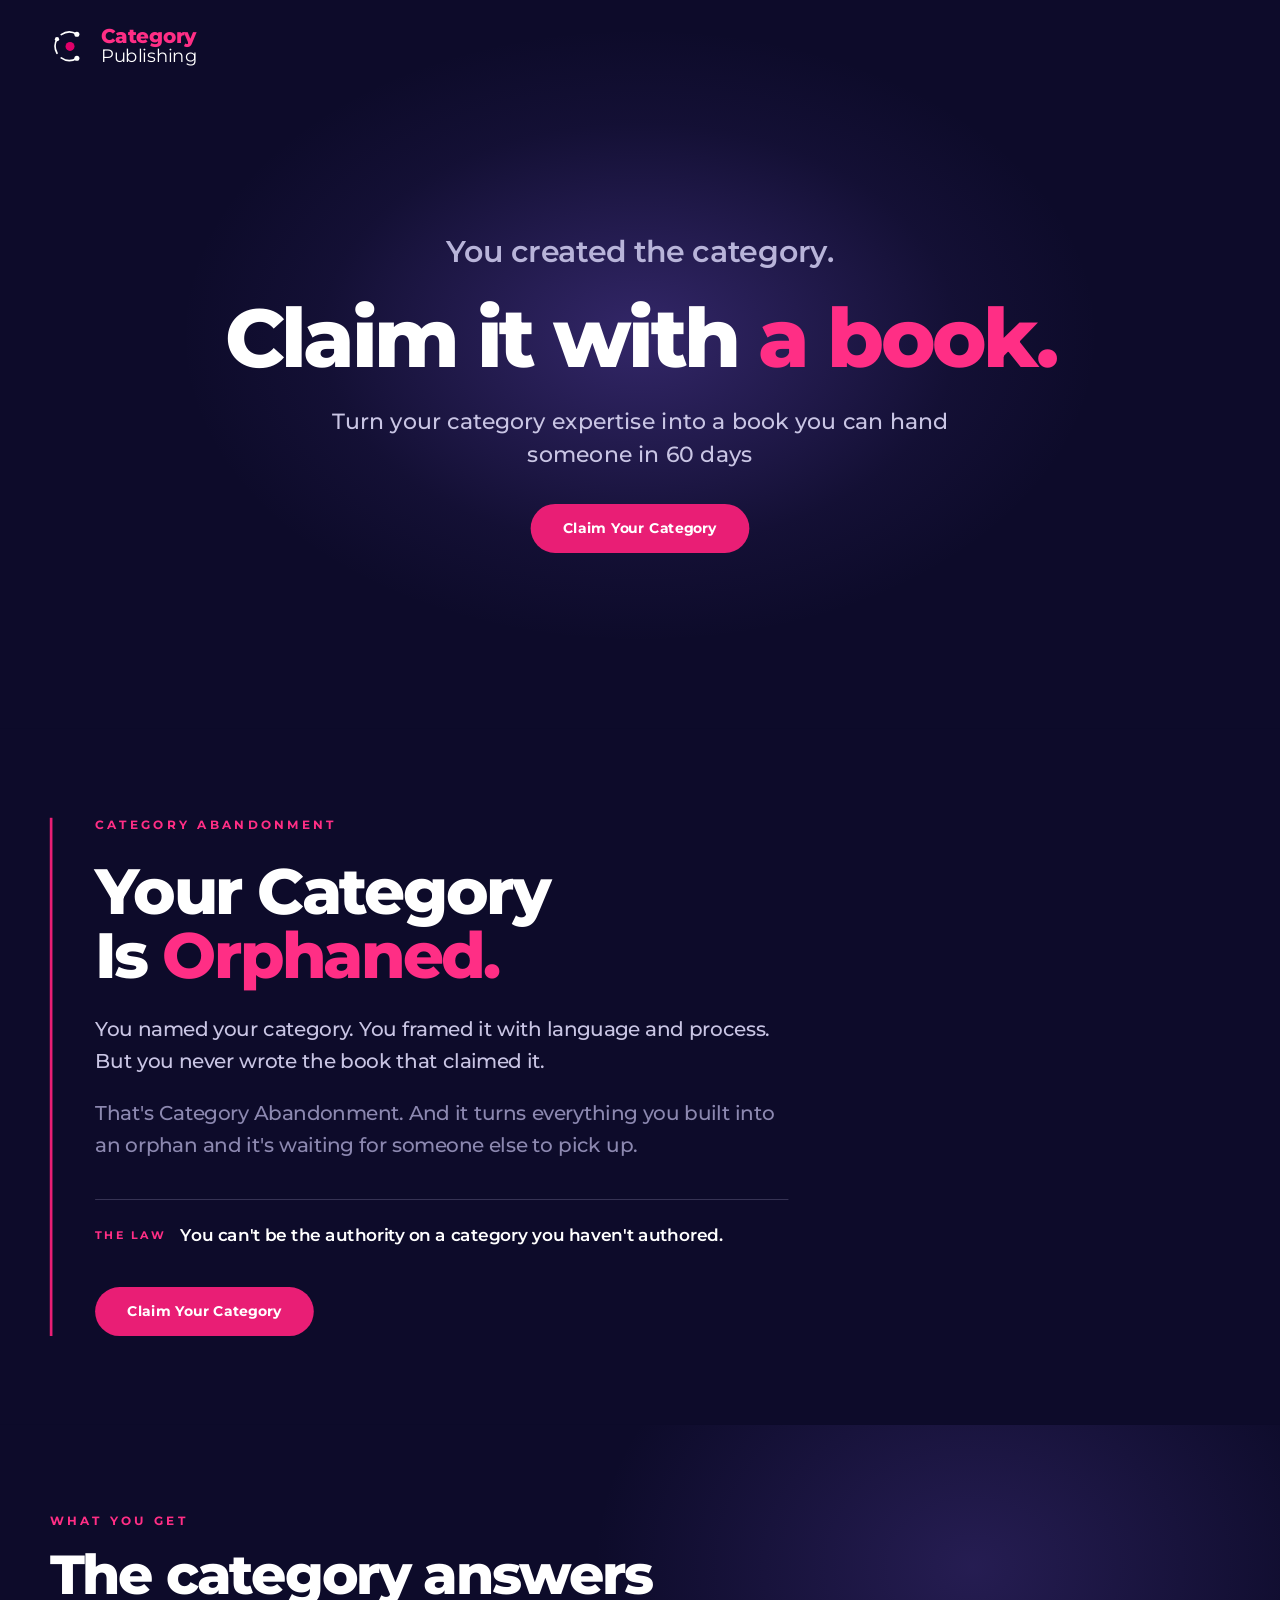
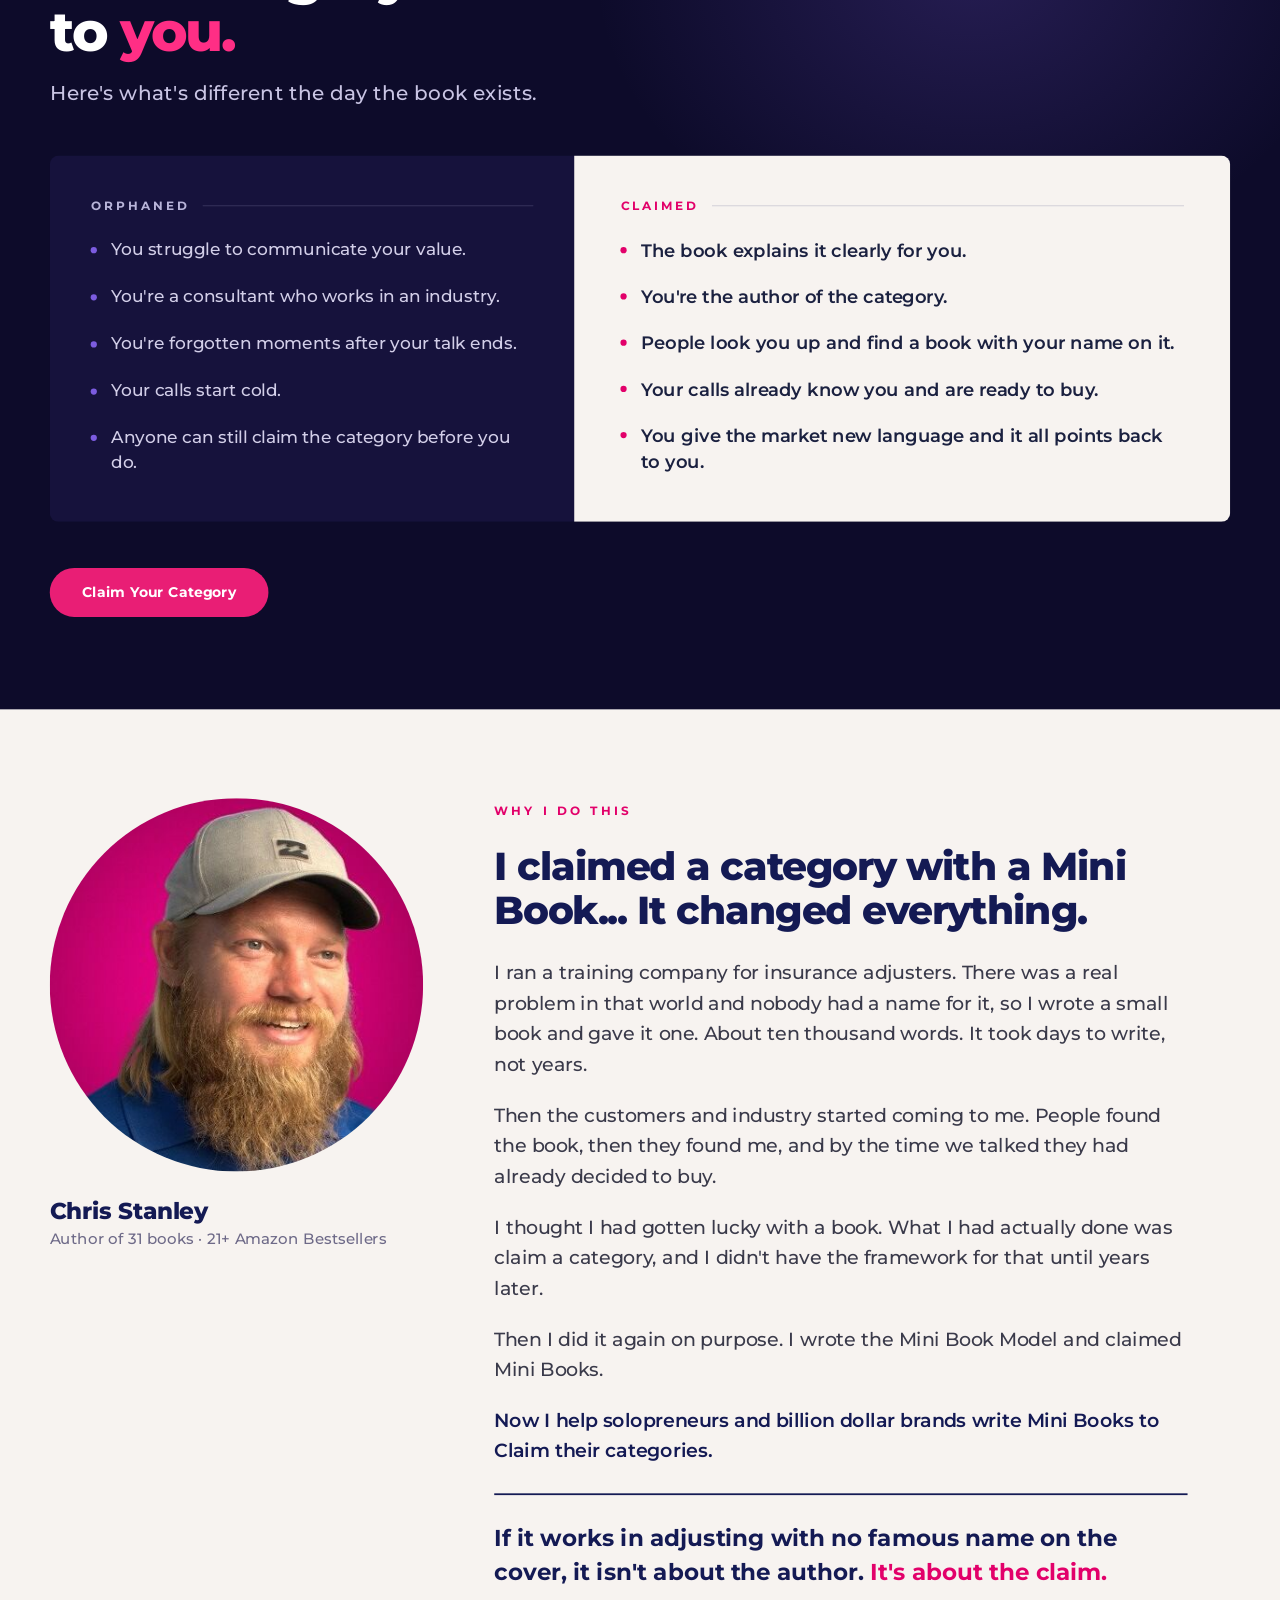
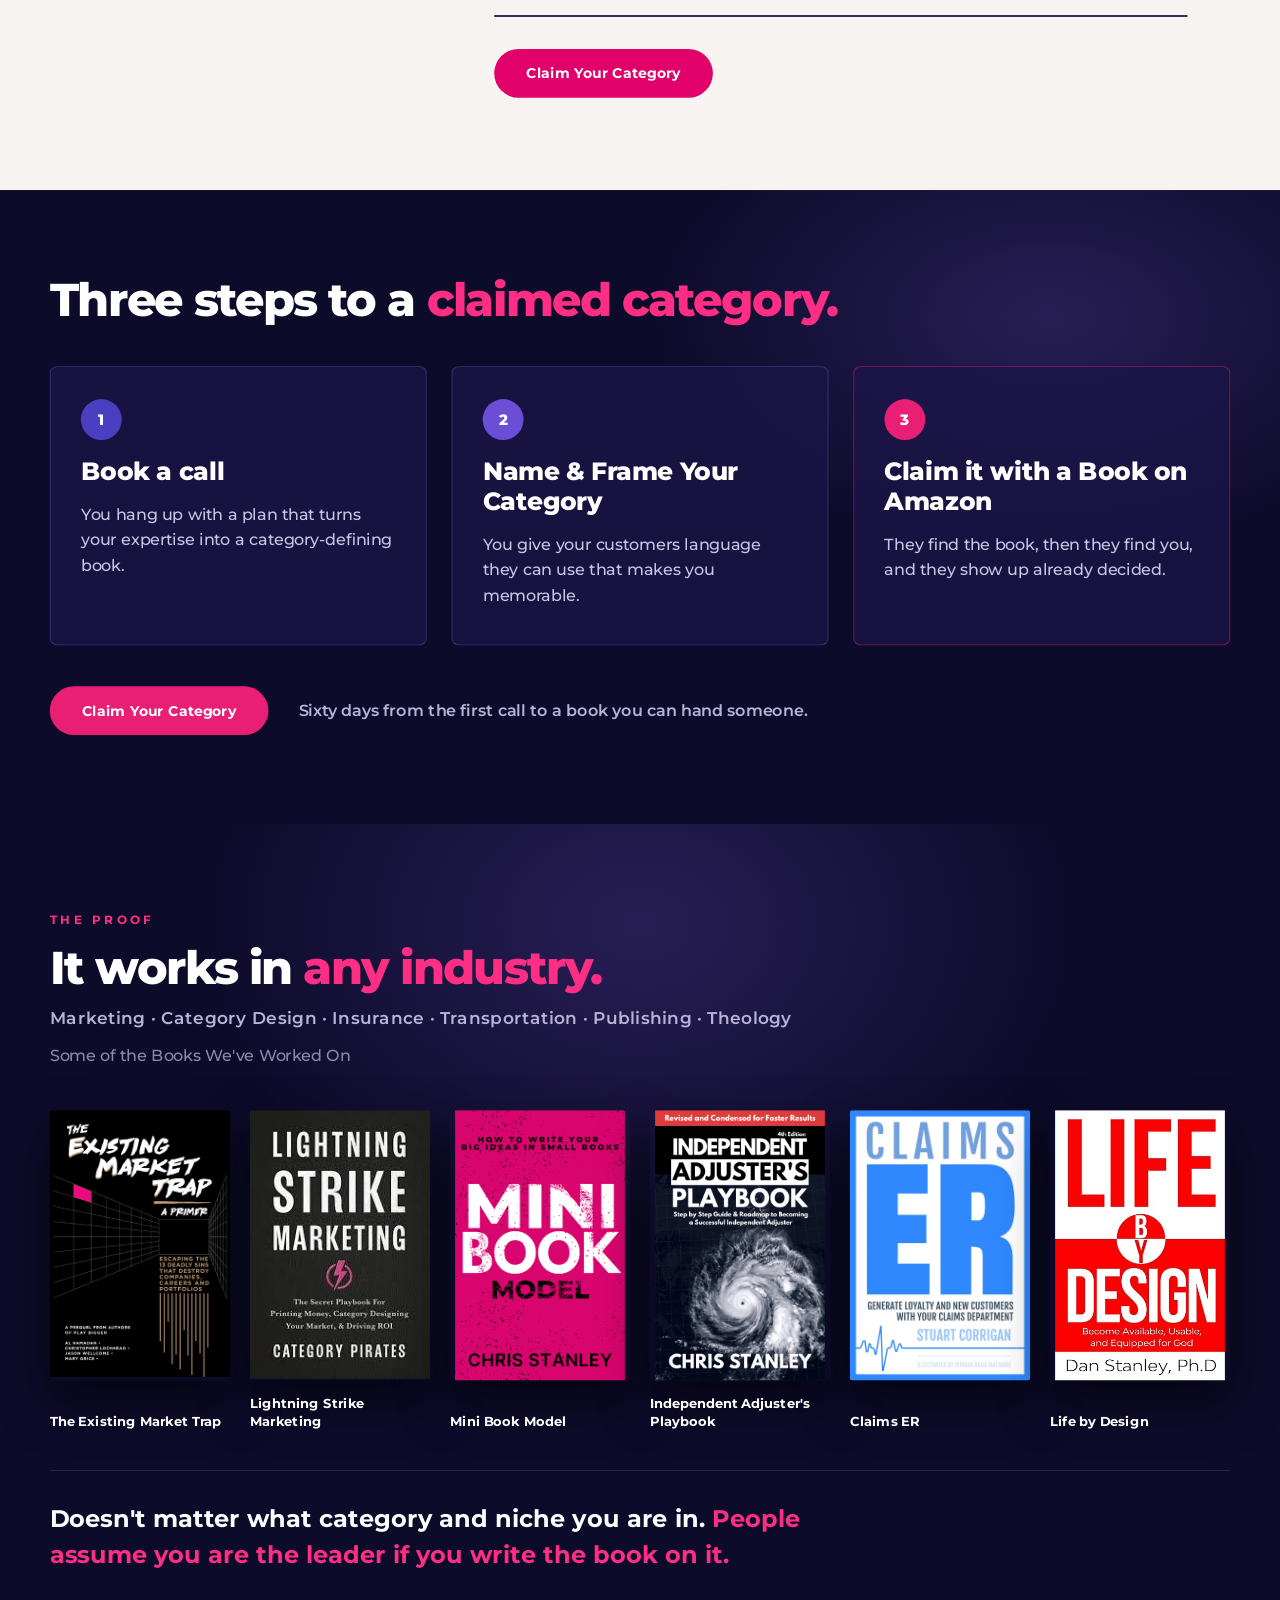
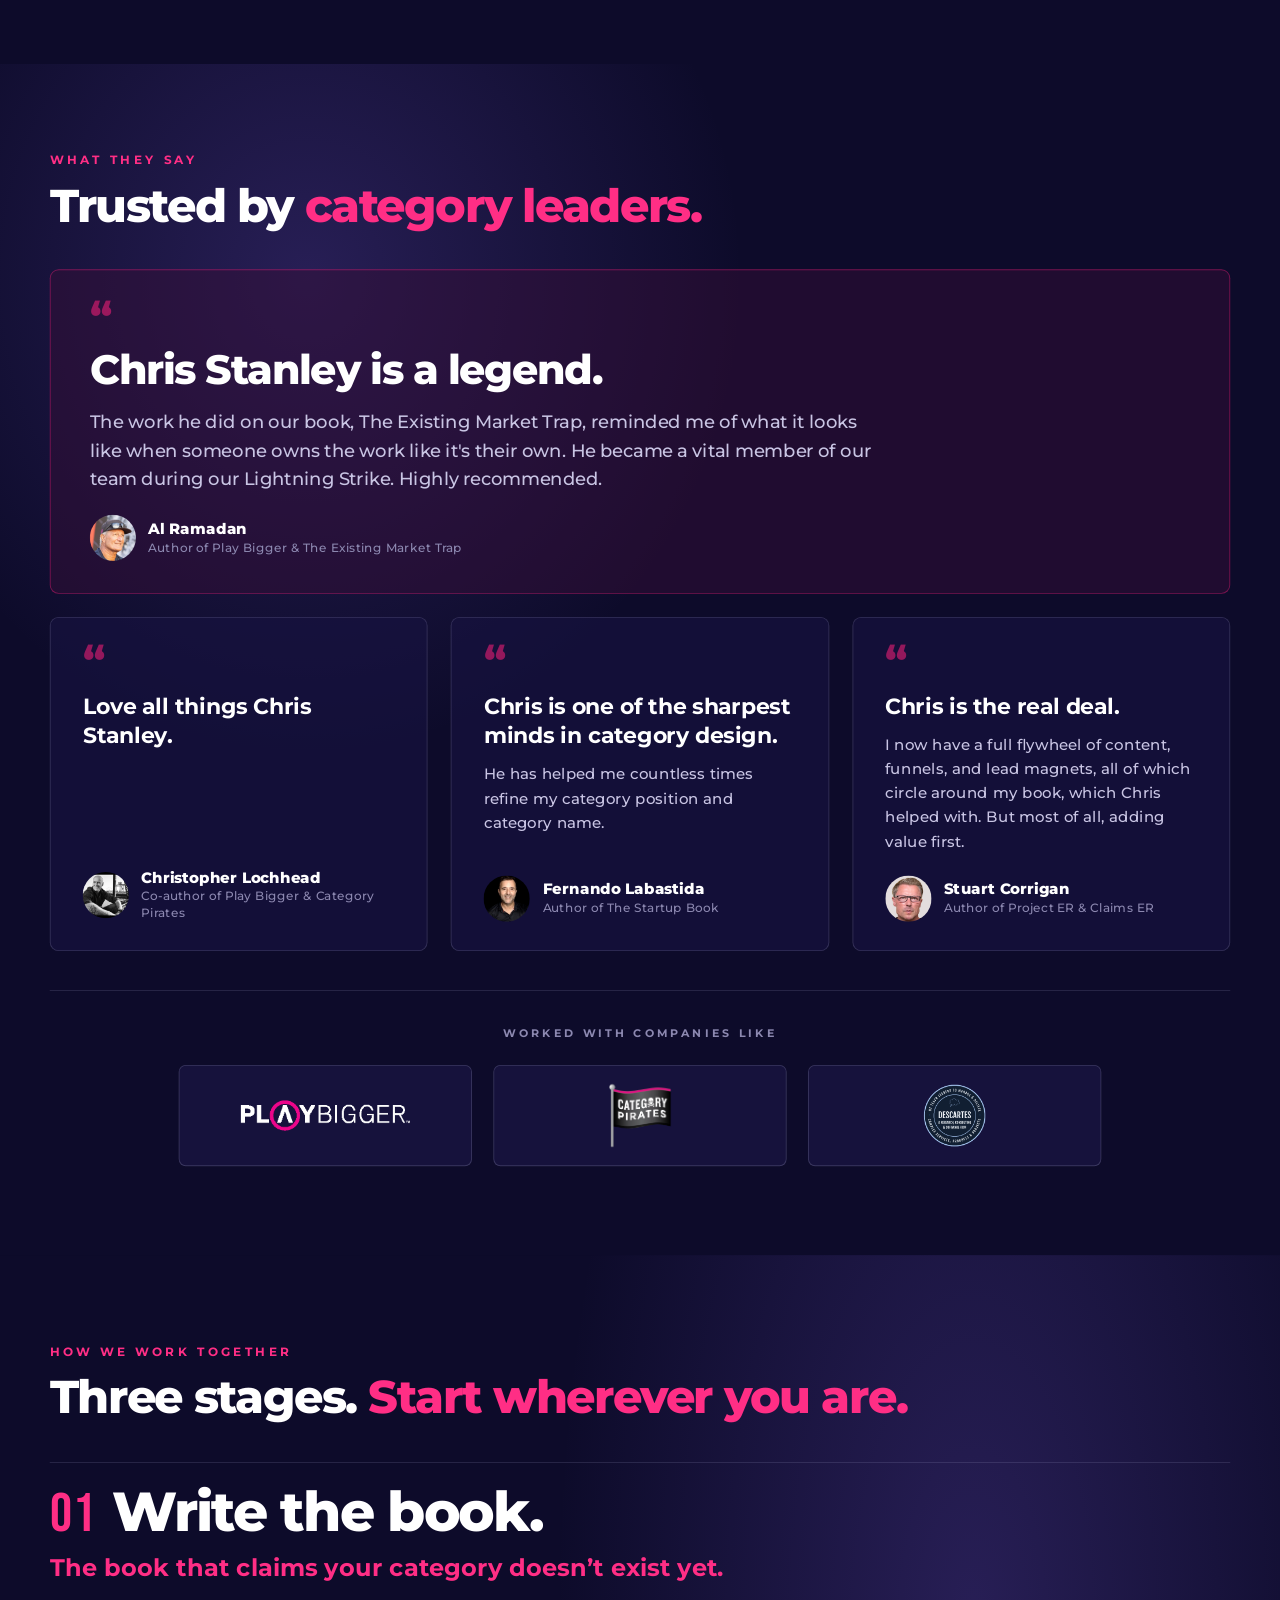
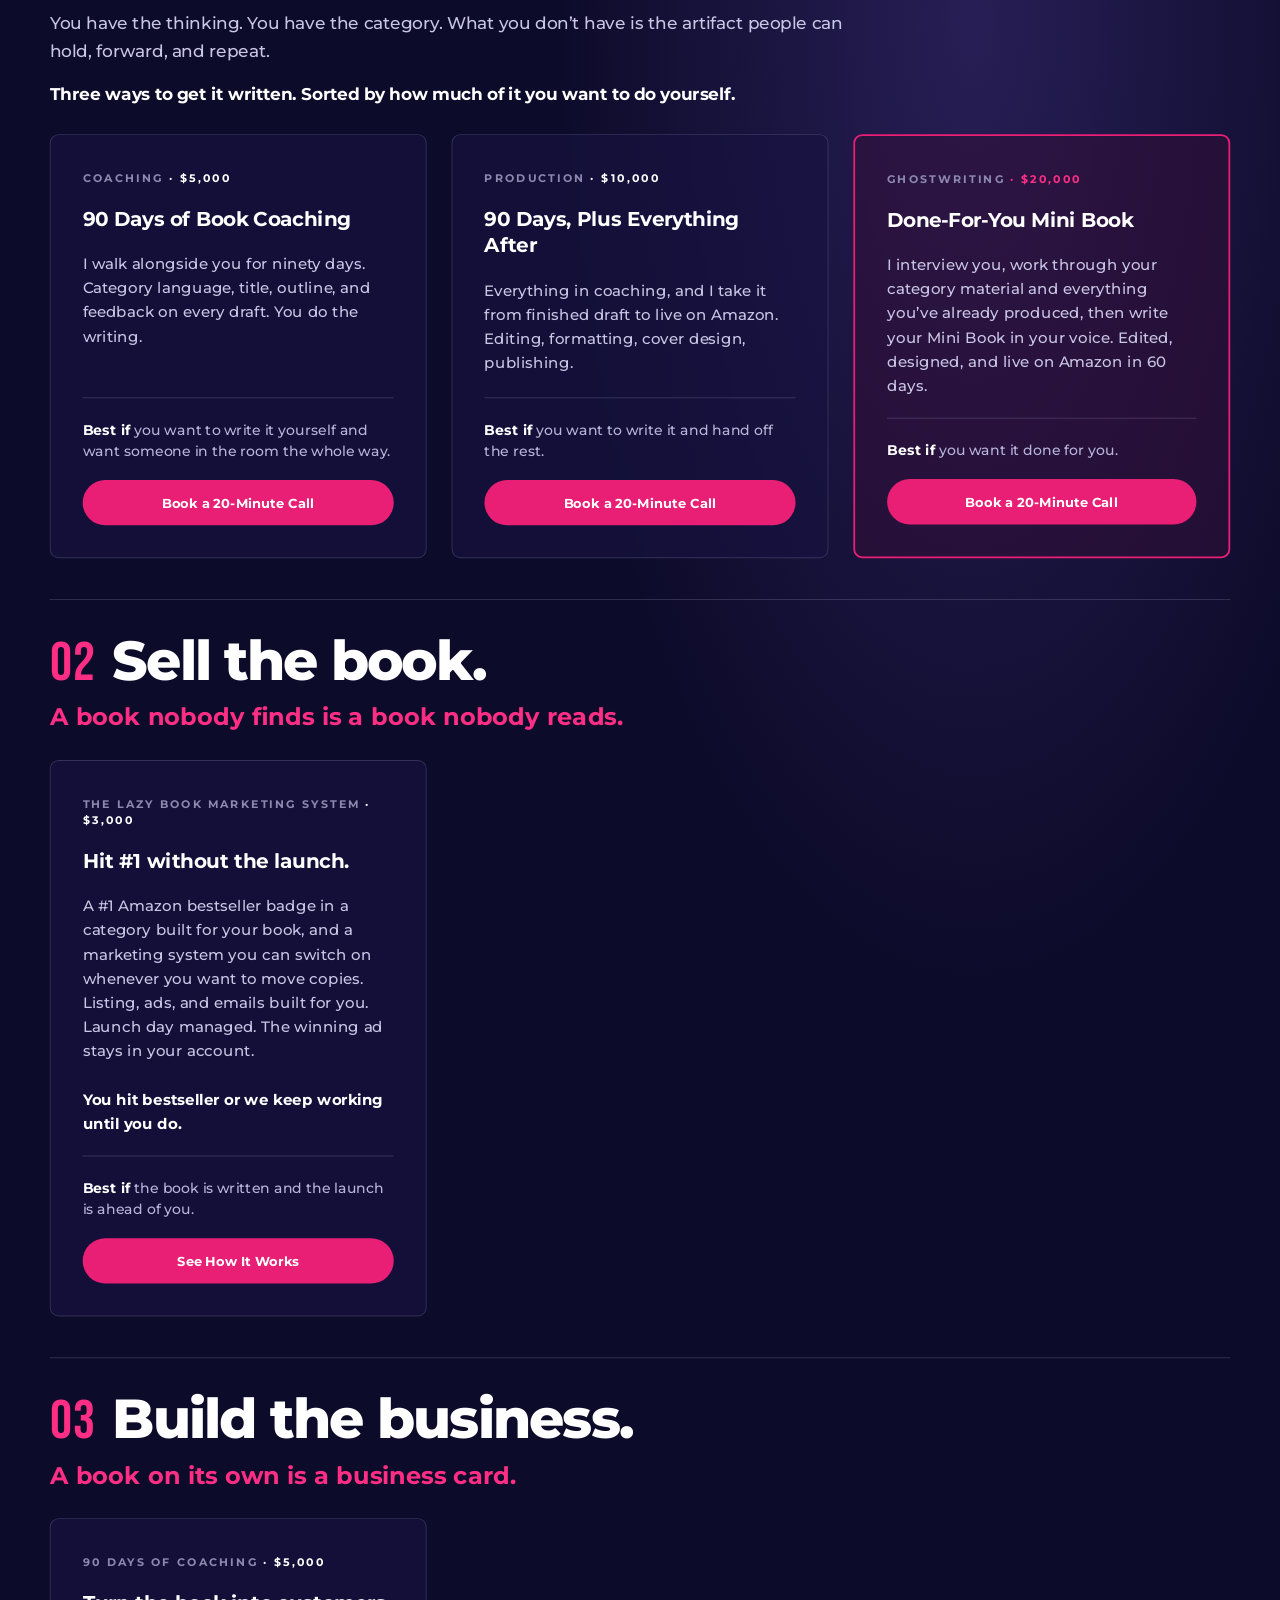
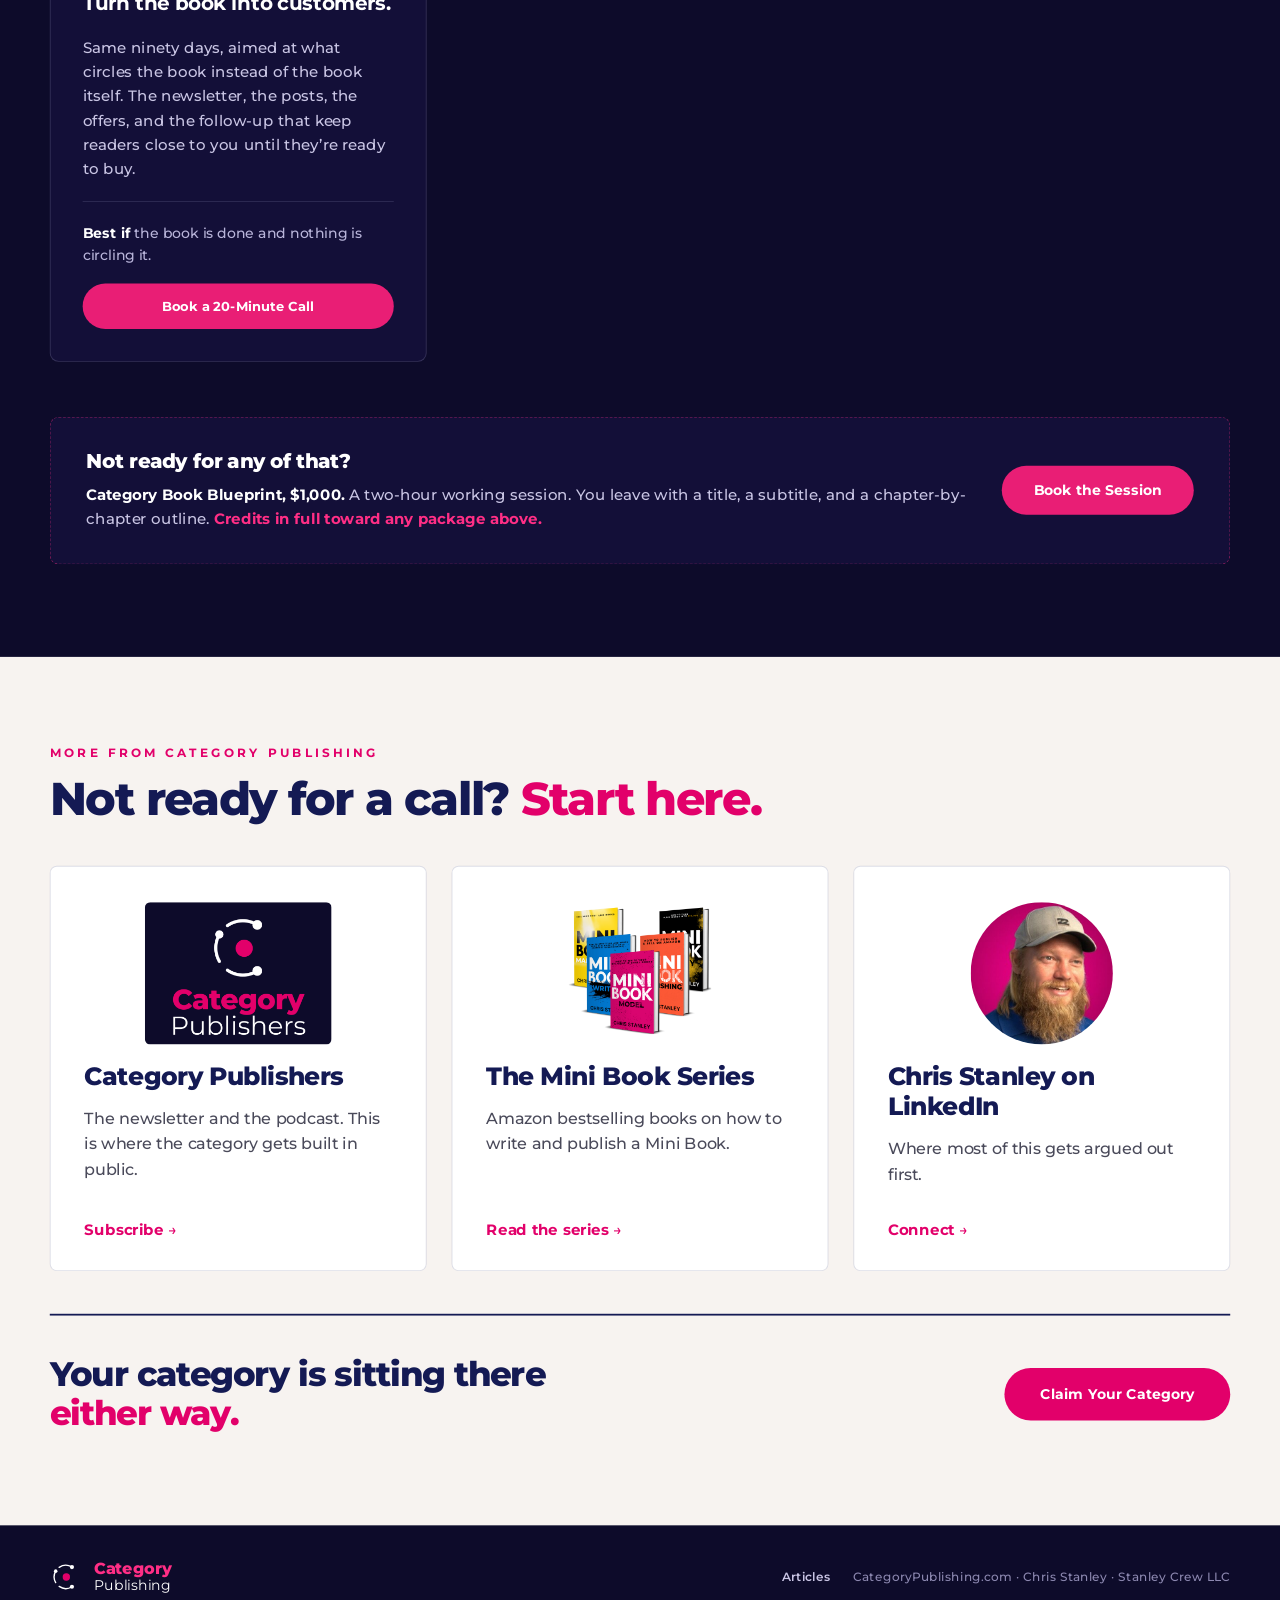
==== commit 376da65b: "Restructure the offers as three stages The menu now sorts on where someone already is rather than on" ====
--- a/index.html
+++ b/index.html
@@ -440,143 +440,97 @@
       <div style="position: relative; padding: 100px 56px 104px; display: flex; flex-direction: column; gap: 46px;">
 
         <div style="display: flex; flex-direction: column; gap: 16px;">
-          <div id="pricing" style="font-size: 13px; font-weight: 700; letter-spacing: .3em; color: #FF2E85;">PRICING</div>
-          <div style="font-size: 52px; font-weight: 800; letter-spacing: -.035em; line-height: 1.06; color: #FFFFFF;">Three ways to <span style="color: #FF2E85;">claim your category.</span></div>
-          <div style="font-size: 21px; font-weight: 500; line-height: 1.55; color: #C9C5E4;">Sorted by how much of it you want to do yourself.</div>
-        </div>
-
-        <div style="display: grid; grid-template-columns: repeat(3, 1fr); gap: 28px; align-items: stretch;">
+          <div id="pricing" style="font-size: 13px; font-weight: 700; letter-spacing: .3em; color: #FF2E85;">HOW WE WORK TOGETHER</div>
+          <div style="font-size: 52px; font-weight: 800; letter-spacing: -.035em; line-height: 1.06; color: #FFFFFF;">Three stages. <span style="color: #FF2E85;">Start wherever you are.</span></div>
+        </div>
+        <div style="display: flex; flex-direction: column; gap: 30px; padding-top: 26px; border-top: 1px solid rgba(184,180,217,.2);">
+        <div style="display: flex; flex-direction: column; gap: 16px;">
+          <div style="display: flex; align-items: baseline; gap: 18px;">
+            <span style="font-family: 'Bebas Neue', sans-serif; font-size: 62px; line-height: .82; letter-spacing: .02em; color: #FF2E85;">01</span>
+            <div style="font-size: 62px; font-weight: 800; letter-spacing: -.035em; line-height: .92; color: #FFFFFF;">Write the book.</div>
+          </div>
+          <div style="font-size: 27px; font-weight: 700; line-height: 1.35; color: #FF2E85; max-width: 900px;">The book that claims your category doesn&rsquo;t exist yet.</div>
+        </div>
+          <div style="display: flex; flex-direction: column; gap: 18px; max-width: 900px;">
+            <div style="font-size: 19px; font-weight: 500; line-height: 1.6; color: #C9C5E4;">You have the thinking. You have the category. What you don&rsquo;t have is the artifact people can hold, forward, and repeat.</div>
+            <div style="font-size: 19px; font-weight: 700; line-height: 1.6; color: #FFFFFF;">Three ways to get it written. Sorted by how much of it you want to do yourself.</div>
+          </div>
+          <div style="display: grid; grid-template-columns: repeat(3, 1fr); gap: 28px; align-items: stretch;">
           <div style="background: rgba(24,19,64,.66); border: 1px solid rgba(184,180,217,.2); border-radius: 10px; padding: 40px 36px 36px; display: flex; flex-direction: column; gap: 22px;">
-            <div style="display: flex; flex-direction: column; gap: 16px;">
-              <div style="display: flex; align-items: baseline; gap: 12px;">
-                <span style="font-family: 'Bebas Neue', sans-serif; font-size: 30px; line-height: 1; letter-spacing: .04em; color: #4A3FC0;">01</span>
-                <div style="font-size: 12px; font-weight: 700; letter-spacing: .22em; line-height: 1.5; color: #8C88B0;">WORKSHOP</div>
-              </div>
-              <div style="display: flex; flex-direction: column; gap: 6px;">
-                <div style="font-size: 12px; font-weight: 700; letter-spacing: .2em; color: #8C88B0;">STARTING AT</div>
-                <div style="font-family: 'Bebas Neue', sans-serif; font-size: 68px; line-height: .86; letter-spacing: .012em; color: #FFFFFF;">$1,000</div>
-              </div>
-            </div>
-            <div style="font-size: 22px; font-weight: 700; line-height: 1.35; color: #FFFFFF;">2-Hour Category Book Workshop</div>
-            <div style="font-size: 17px; font-weight: 500; line-height: 1.6; color: #C9C5E4;">A two-hour working session. Bring your expertise, your category and your book idea. You leave with a title, a subtitle and a chapter-by-chapter outline, or we spend the time on whatever you are stuck on.</div>
-            <div style="font-size: 16px; font-weight: 700; line-height: 1.5; color: #FF2E85;">The $1,000 credits in full toward another package if you upgrade.</div>
+            <div style="font-size: 12px; font-weight: 700; letter-spacing: .22em; line-height: 1.5; color: #8C88B0;">COACHING <span style="color: #FFFFFF;">&middot; $5,000</span></div>
+            <div style="font-size: 22px; font-weight: 700; line-height: 1.35; color: #FFFFFF;">90 Days of Book Coaching</div>
+            <div style="font-size: 17px; font-weight: 500; line-height: 1.6; color: #C9C5E4;">I walk alongside you for ninety days. Category language, title, outline, and feedback on every draft. You do the writing.</div>
             <div style="margin-top: auto; padding-top: 24px; border-top: 1px solid rgba(184,180,217,.2); display: flex; flex-direction: column; gap: 20px;">
-              <div style="font-size: 16px; font-weight: 500; line-height: 1.5; color: #B8B4D9;"><span style="font-weight: 700; color: #FFFFFF;">Best if</span> you want to write it yourself.</div>
-              <a class="cta" href="https://calendly.com/iapath/book-coaching-call" target="_blank" rel="noopener" style="font-size: 15px; font-weight: 700; color: #FFFFFF; padding: 16px 24px; background: #E91E75; border-radius: 999px; text-align: center;">Book the 2-Hour Workshop</a>
+              <div style="font-size: 16px; font-weight: 500; line-height: 1.5; color: #B8B4D9;"><span style="font-weight: 700; color: #FFFFFF;">Best if</span> you want to write it yourself and want someone in the room the whole way.</div>
+              <a class="cta" href="https://calendly.com/iapath/category-publishing" target="_blank" rel="noopener" style="font-size: 15px; font-weight: 700; color: #FFFFFF; padding: 16px 24px; background: #E91E75; border-radius: 999px; text-align: center;">Book a 20-Minute Call</a>
             </div>
           </div>
           <div style="background: rgba(24,19,64,.66); border: 1px solid rgba(184,180,217,.2); border-radius: 10px; padding: 40px 36px 36px; display: flex; flex-direction: column; gap: 22px;">
-            <div style="display: flex; flex-direction: column; gap: 16px;">
-              <div style="display: flex; align-items: baseline; gap: 12px;">
-                <span style="font-family: 'Bebas Neue', sans-serif; font-size: 30px; line-height: 1; letter-spacing: .04em; color: #6A4FD6;">02</span>
-                <div style="font-size: 12px; font-weight: 700; letter-spacing: .22em; line-height: 1.5; color: #8C88B0;">PRODUCTION</div>
-              </div>
-              <div style="display: flex; flex-direction: column; gap: 6px;">
-                <div style="font-size: 12px; font-weight: 700; letter-spacing: .2em; color: #8C88B0;">STARTING AT</div>
-                <div style="font-family: 'Bebas Neue', sans-serif; font-size: 46px; line-height: 1.27; letter-spacing: .012em; white-space: nowrap; color: #FFFFFF;">$5,000&ndash;$10,000</div>
-              </div>
-            </div>
-            <div style="font-size: 22px; font-weight: 700; line-height: 1.35; color: #FFFFFF;">90 Days of Book Coaching</div>
-            <div style="font-size: 17px; font-weight: 500; line-height: 1.6; color: #C9C5E4;">I walk alongside you for up to 90 days: category language, title, outline and feedback on every draft. You do the writing. Editing, formatting, cover design and publishing to Amazon are optional add-ons.</div>
+            <div style="font-size: 12px; font-weight: 700; letter-spacing: .22em; line-height: 1.5; color: #8C88B0;">PRODUCTION <span style="color: #FFFFFF;">&middot; $10,000</span></div>
+            <div style="font-size: 22px; font-weight: 700; line-height: 1.35; color: #FFFFFF;">90 Days, Plus Everything After</div>
+            <div style="font-size: 17px; font-weight: 500; line-height: 1.6; color: #C9C5E4;">Everything in coaching, and I take it from finished draft to live on Amazon. Editing, formatting, cover design, publishing.</div>
             <div style="margin-top: auto; padding-top: 24px; border-top: 1px solid rgba(184,180,217,.2); display: flex; flex-direction: column; gap: 20px;">
-              <div style="font-size: 16px; font-weight: 500; line-height: 1.5; color: #B8B4D9;"><span style="font-weight: 700; color: #FFFFFF;">Best if</span> you are writing it yourself and want me alongside you the whole way.</div>
+              <div style="font-size: 16px; font-weight: 500; line-height: 1.5; color: #B8B4D9;"><span style="font-weight: 700; color: #FFFFFF;">Best if</span> you want to write it and hand off the rest.</div>
               <a class="cta" href="https://calendly.com/iapath/category-publishing" target="_blank" rel="noopener" style="font-size: 15px; font-weight: 700; color: #FFFFFF; padding: 16px 24px; background: #E91E75; border-radius: 999px; text-align: center;">Book a 20-Minute Call</a>
             </div>
           </div>
           <div style="background: rgba(52,14,54,.5); border: 2px solid #E91E75; border-radius: 10px; padding: 40px 36px 36px; display: flex; flex-direction: column; gap: 22px;">
-            <div style="display: flex; flex-direction: column; gap: 16px;">
-              <div style="display: flex; align-items: baseline; gap: 12px;">
-                <span style="font-family: 'Bebas Neue', sans-serif; font-size: 30px; line-height: 1; letter-spacing: .04em; color: #FF2E85;">03</span>
-                <div style="font-size: 12px; font-weight: 700; letter-spacing: .22em; line-height: 1.5; color: #FF2E85;">GHOSTWRITING</div>
-              </div>
-              <div style="display: flex; flex-direction: column; gap: 6px;">
-                <div style="font-size: 12px; font-weight: 700; letter-spacing: .2em; color: #8C88B0;">STARTING AT</div>
-                <div style="font-family: 'Bebas Neue', sans-serif; font-size: 68px; line-height: .86; letter-spacing: .012em; color: #FF2E85;">$20,000</div>
-              </div>
-            </div>
+            <div style="font-size: 12px; font-weight: 700; letter-spacing: .22em; line-height: 1.5; color: #8C88B0;">GHOSTWRITING <span style="color: #FF2E85;">&middot; $20,000</span></div>
             <div style="font-size: 22px; font-weight: 700; line-height: 1.35; color: #FFFFFF;">Done-For-You Mini Book</div>
-            <div style="font-size: 17px; font-weight: 500; line-height: 1.6; color: #C9C5E4;">I interview you, work through your category material and everything you have already produced, then write your Mini Book in your voice. Edited, designed and live on Amazon in 60 days.</div>
+            <div style="font-size: 17px; font-weight: 500; line-height: 1.6; color: #C9C5E4;">I interview you, work through your category material and everything you&rsquo;ve already produced, then write your Mini Book in your voice. Edited, designed, and live on Amazon in 60 days.</div>
             <div style="margin-top: auto; padding-top: 24px; border-top: 1px solid rgba(184,180,217,.2); display: flex; flex-direction: column; gap: 20px;">
               <div style="font-size: 16px; font-weight: 500; line-height: 1.5; color: #B8B4D9;"><span style="font-weight: 700; color: #FFFFFF;">Best if</span> you want it done for you.</div>
               <a class="cta" href="https://calendly.com/iapath/category-publishing" target="_blank" rel="noopener" style="font-size: 15px; font-weight: 700; color: #FFFFFF; padding: 16px 24px; background: #E91E75; border-radius: 999px; text-align: center;">Book a 20-Minute Call</a>
             </div>
           </div>
-        </div>
-
-        <div style="display: flex; align-items: center; gap: 32px;">
-          <a class="cta" href="https://calendly.com/iapath/category-publishing" target="_blank" rel="noopener" style="font-size: 16px; font-weight: 700; color: #FFFFFF; padding: 18px 36px; background: #E91E75; border-radius: 999px;">Book a 20-Minute Call</a>
-          <span style="font-size: 18px; font-weight: 500; color: #B8B4D9;">Not sure which one? Twenty minutes to scope what you actually need.</span>
-        </div>
-      </div>
-    </div>
-
-<div style="width: 1440px; box-sizing: border-box; position: relative; overflow: hidden; background: #0D0B2A; font-family: Montserrat, sans-serif;">
-      <div style="position: absolute; inset: 0; background: radial-gradient(48% 60% at 72% 50%, rgba(226,0,106,.2) 0%, rgba(13,11,42,0) 76%);"></div>
-      <div style="position: relative; padding: 0 56px 104px;">
-        <div style="background: linear-gradient(120deg, rgba(36,17,74,.9) 0%, rgba(52,14,54,.72) 100%); border: 1px solid rgba(233,30,117,.45); border-radius: 12px; padding: 56px 56px 60px; display: grid; grid-template-columns: 1.1fr .9fr; gap: 56px; align-items: center;">
-
-          <div style="display: flex; flex-direction: column; gap: 24px;">
-            <div style="font-size: 13px; font-weight: 700; letter-spacing: .3em; color: #FF2E85;">ALREADY HAVE A BOOK?</div>
-            <div style="font-size: 52px; font-weight: 800; letter-spacing: -.035em; line-height: 1.04; color: #FFFFFF;">Turn your book <span style="color: #FF2E85;">into customers.</span></div>
-            <div style="font-size: 19px; font-weight: 500; line-height: 1.6; color: #C9C5E4;">A book on its own is a business card. A flywheel is what turns it into customers. Work with me for three months to build the newsletter, the posts, the offers and the follow-up that circle your book, so readers stay close to you until they are ready to buy.</div>
-            <div style="display: flex; align-items: flex-end; gap: 26px; padding-top: 6px;">
-              <div style="display: flex; flex-direction: column; gap: 6px;">
-                <div style="font-size: 12px; font-weight: 700; letter-spacing: .2em; color: #8C88B0;">STARTING AT</div>
-                <div style="font-family: 'Bebas Neue', sans-serif; font-size: 68px; line-height: .86; letter-spacing: .012em; color: #FFFFFF;">$5,000</div>
-              </div>
-              <div style="font-size: 17px; font-weight: 700; line-height: 1.4; color: #B8B4D9; padding-bottom: 6px;">Three months to build a<br>flywheel that keeps spinning.</div>
-            </div>
-            <div style="display: flex; align-items: center; gap: 24px; padding-top: 8px;">
-              <a class="cta" href="https://calendly.com/iapath/category-publishing" target="_blank" rel="noopener" style="font-size: 16px; font-weight: 700; color: #FFFFFF; padding: 18px 36px; background: #E91E75; border-radius: 999px;">Book a 20-Minute Call</a>
-              <span style="font-size: 16px; font-weight: 500; line-height: 1.5; color: #B8B4D9;"><span style="font-weight: 700; color: #FFFFFF;">Best if</span> the book is done and nothing is circling it.</span>
-            </div>
-          </div>
-
-          <div style="display: flex; align-items: center; justify-content: center;">
-    <img src="assets/mini-book-flywheel.png" alt="The book at the core of a flywheel, with the newsletter, show, social, website, sales, products, ads and customers orbiting it." style="width: 100%; height: auto; max-width: 520px; display: block; margin: 0 auto; border-radius: 10px; -webkit-mask-image: radial-gradient(closest-side, #000 88%, transparent 100%); mask-image: radial-gradient(closest-side, #000 88%, transparent 100%);">
-          </div>
-
-        </div>
-      </div>
-    </div>
-
-<div style="width: 1440px; box-sizing: border-box; position: relative; overflow: hidden; background: #0D0B2A; font-family: Montserrat, sans-serif;">
-      <div style="position: absolute; inset: 0; background: radial-gradient(46% 58% at 78% 50%, rgba(124,92,224,.22) 0%, rgba(13,11,42,0) 76%);"></div>
-      <div style="position: relative; padding: 0 56px 104px;">
-        <div style="background: linear-gradient(120deg, rgba(20,26,84,.92) 0%, rgba(36,17,74,.78) 100%); border: 1px solid rgba(124,92,224,.5); border-radius: 12px; padding: 56px 56px 60px; display: grid; grid-template-columns: 1.15fr .85fr; gap: 56px; align-items: center;">
-
-          <div style="display: flex; flex-direction: column; gap: 24px;">
-            <div style="font-size: 13px; font-weight: 700; letter-spacing: .3em; color: #FF2E85;">BOOK WRITTEN, LAUNCH AHEAD?</div>
-            <div style="font-size: 52px; font-weight: 800; letter-spacing: -.035em; line-height: 1.04; color: #FFFFFF;">Hit #1 <span style="color: #FF2E85;">without the launch.</span></div>
-            <div style="font-size: 19px; font-weight: 500; line-height: 1.6; color: #C9C5E4;">A bestseller badge in a category built for your book, and a marketing system you can switch on whenever you want to move copies. No launch team, no podcast tour, no thirty-day content sprint. You hit bestseller or we keep working until you do.</div>
-            <div style="display: flex; align-items: flex-end; gap: 26px; padding-top: 6px;">
-              <div style="display: flex; flex-direction: column; gap: 6px;">
-                <div style="font-size: 12px; font-weight: 700; letter-spacing: .2em; color: #8C88B0;">ONE PACKAGE</div>
-                <div style="font-family: 'Bebas Neue', sans-serif; font-size: 68px; line-height: .86; letter-spacing: .012em; color: #FFFFFF;">$3,000</div>
-              </div>
-              <div style="font-size: 17px; font-weight: 700; line-height: 1.4; color: #B8B4D9; padding-bottom: 6px;">Six weeks from kickoff<br>to the badge.</div>
-            </div>
-            <div style="display: flex; align-items: center; gap: 24px; padding-top: 8px;">
-              <a class="cta" href="/book-marketing/" style="font-size: 16px; font-weight: 700; color: #FFFFFF; padding: 18px 36px; background: #E91E75; border-radius: 999px; white-space: nowrap;">See How It Works</a>
-              <span style="font-size: 16px; font-weight: 500; line-height: 1.5; color: #B8B4D9;"><span style="font-weight: 700; color: #FFFFFF;">Best if</span> you want the badge without running the launch yourself.</span>
-            </div>
-          </div>
-
-          <div style="display: flex; align-items: center; justify-content: center;">
-            <div style="width: 100%; max-width: 330px; background: #16123C; border: 1px solid rgba(124,92,224,.45); border-radius: 12px; padding: 30px 28px 26px; box-shadow: 0 24px 54px rgba(0,0,0,.45);">
-              <div style="display: flex; align-items: center; gap: 14px;">
-                <span style="font-family: 'Bebas Neue', sans-serif; font-size: 46px; line-height: .8; color: #FF2E85;">#1</span>
-                <div style="font-size: 12px; font-weight: 700; letter-spacing: .18em; line-height: 1.5; color: #FFFFFF;">BEST SELLER</div>
-              </div>
-              <div style="font-size: 15px; font-weight: 500; line-height: 1.55; color: #8C88B0; padding-top: 14px;">In a category built for your book, where the top spot takes twenty sales a day instead of three hundred.</div>
-              <div style="margin-top: 22px; padding-top: 18px; border-top: 1px solid rgba(184,180,217,.22); display: flex; flex-direction: column; gap: 10px;">
-                <div style="font-size: 15px; font-weight: 600; line-height: 1.5; color: #C9C5E4;">Listing, ads and emails built for you</div>
-                <div style="font-size: 15px; font-weight: 600; line-height: 1.5; color: #C9C5E4;">Launch day managed</div>
-                <div style="font-size: 15px; font-weight: 600; line-height: 1.5; color: #C9C5E4;">The winning ad stays in your account</div>
-              </div>
-            </div>
-          </div>
-
+          </div>
+        </div>
+        <div style="display: flex; flex-direction: column; gap: 30px; padding-top: 40px; border-top: 1px solid rgba(184,180,217,.2);">
+        <div style="display: flex; flex-direction: column; gap: 16px;">
+          <div style="display: flex; align-items: baseline; gap: 18px;">
+            <span style="font-family: 'Bebas Neue', sans-serif; font-size: 62px; line-height: .82; letter-spacing: .02em; color: #FF2E85;">02</span>
+            <div style="font-size: 62px; font-weight: 800; letter-spacing: -.035em; line-height: .92; color: #FFFFFF;">Sell the book.</div>
+          </div>
+          <div style="font-size: 27px; font-weight: 700; line-height: 1.35; color: #FF2E85; max-width: 900px;">A book nobody finds is a book nobody reads.</div>
+        </div>
+          <div style="display: grid; grid-template-columns: repeat(3, 1fr); gap: 28px; align-items: stretch;">
+          <div style="background: rgba(24,19,64,.66); border: 1px solid rgba(184,180,217,.2); border-radius: 10px; padding: 40px 36px 36px; display: flex; flex-direction: column; gap: 22px;">
+            <div style="font-size: 12px; font-weight: 700; letter-spacing: .22em; line-height: 1.5; color: #8C88B0;">THE LAZY BOOK MARKETING SYSTEM <span style="color: #FFFFFF;">&middot; $3,000</span></div>
+            <div style="font-size: 22px; font-weight: 700; line-height: 1.35; color: #FFFFFF;">Hit #1 without the launch.</div>
+            <div style="font-size: 17px; font-weight: 500; line-height: 1.6; color: #C9C5E4;">A #1 Amazon bestseller badge in a category built for your book, and a marketing system you can switch on whenever you want to move copies. Listing, ads, and emails built for you. Launch day managed. The winning ad stays in your account.<br><br><span style="font-weight: 700; color: #FFFFFF;">You hit bestseller or we keep working until you do.</span></div>
+            <div style="margin-top: auto; padding-top: 24px; border-top: 1px solid rgba(184,180,217,.2); display: flex; flex-direction: column; gap: 20px;">
+              <div style="font-size: 16px; font-weight: 500; line-height: 1.5; color: #B8B4D9;"><span style="font-weight: 700; color: #FFFFFF;">Best if</span> the book is written and the launch is ahead of you.</div>
+              <a class="cta" href="/book-marketing/" style="font-size: 15px; font-weight: 700; color: #FFFFFF; padding: 16px 24px; background: #E91E75; border-radius: 999px; text-align: center;">See How It Works</a>
+            </div>
+          </div>
+          </div>
+        </div>
+        <div style="display: flex; flex-direction: column; gap: 30px; padding-top: 40px; border-top: 1px solid rgba(184,180,217,.2);">
+        <div style="display: flex; flex-direction: column; gap: 16px;">
+          <div style="display: flex; align-items: baseline; gap: 18px;">
+            <span style="font-family: 'Bebas Neue', sans-serif; font-size: 62px; line-height: .82; letter-spacing: .02em; color: #FF2E85;">03</span>
+            <div style="font-size: 62px; font-weight: 800; letter-spacing: -.035em; line-height: .92; color: #FFFFFF;">Build the business.</div>
+          </div>
+          <div style="font-size: 27px; font-weight: 700; line-height: 1.35; color: #FF2E85; max-width: 900px;">A book on its own is a business card.</div>
+        </div>
+          <div style="display: grid; grid-template-columns: repeat(3, 1fr); gap: 28px; align-items: stretch;">
+          <div style="background: rgba(24,19,64,.66); border: 1px solid rgba(184,180,217,.2); border-radius: 10px; padding: 40px 36px 36px; display: flex; flex-direction: column; gap: 22px;">
+            <div style="font-size: 12px; font-weight: 700; letter-spacing: .22em; line-height: 1.5; color: #8C88B0;">90 DAYS OF COACHING <span style="color: #FFFFFF;">&middot; $5,000</span></div>
+            <div style="font-size: 22px; font-weight: 700; line-height: 1.35; color: #FFFFFF;">Turn the book into customers.</div>
+            <div style="font-size: 17px; font-weight: 500; line-height: 1.6; color: #C9C5E4;">Same ninety days, aimed at what circles the book instead of the book itself. The newsletter, the posts, the offers, and the follow-up that keep readers close to you until they&rsquo;re ready to buy.</div>
+            <div style="margin-top: auto; padding-top: 24px; border-top: 1px solid rgba(184,180,217,.2); display: flex; flex-direction: column; gap: 20px;">
+              <div style="font-size: 16px; font-weight: 500; line-height: 1.5; color: #B8B4D9;"><span style="font-weight: 700; color: #FFFFFF;">Best if</span> the book is done and nothing is circling it.</div>
+              <a class="cta" href="https://calendly.com/iapath/category-publishing" target="_blank" rel="noopener" style="font-size: 15px; font-weight: 700; color: #FFFFFF; padding: 16px 24px; background: #E91E75; border-radius: 999px; text-align: center;">Book a 20-Minute Call</a>
+            </div>
+          </div>
+          </div>
+        </div>
+        <div style="margin-top: 16px; padding: 36px 40px; background: rgba(24,19,64,.66); border: 1px dashed rgba(255,46,133,.5); border-radius: 10px; display: flex; align-items: center; gap: 34px;">
+          <div style="display: flex; flex-direction: column; gap: 10px;">
+            <div style="font-size: 22px; font-weight: 800; letter-spacing: -.01em; color: #FFFFFF;">Not ready for any of that?</div>
+            <div style="font-size: 17px; font-weight: 500; line-height: 1.6; color: #C9C5E4;"><span style="font-weight: 700; color: #FFFFFF;">Category Book Blueprint, $1,000.</span> A two-hour working session. You leave with a title, a subtitle, and a chapter-by-chapter outline. <span style="font-weight: 700; color: #FF2E85;">Credits in full toward any package above.</span></div>
+          </div>
+          <a class="cta" href="https://calendly.com/iapath/book-coaching-call" target="_blank" rel="noopener" style="font-size: 16px; font-weight: 700; color: #FFFFFF; padding: 18px 36px; background: #E91E75; border-radius: 999px; white-space: nowrap;">Book the Session</a>
         </div>
       </div>
     </div>
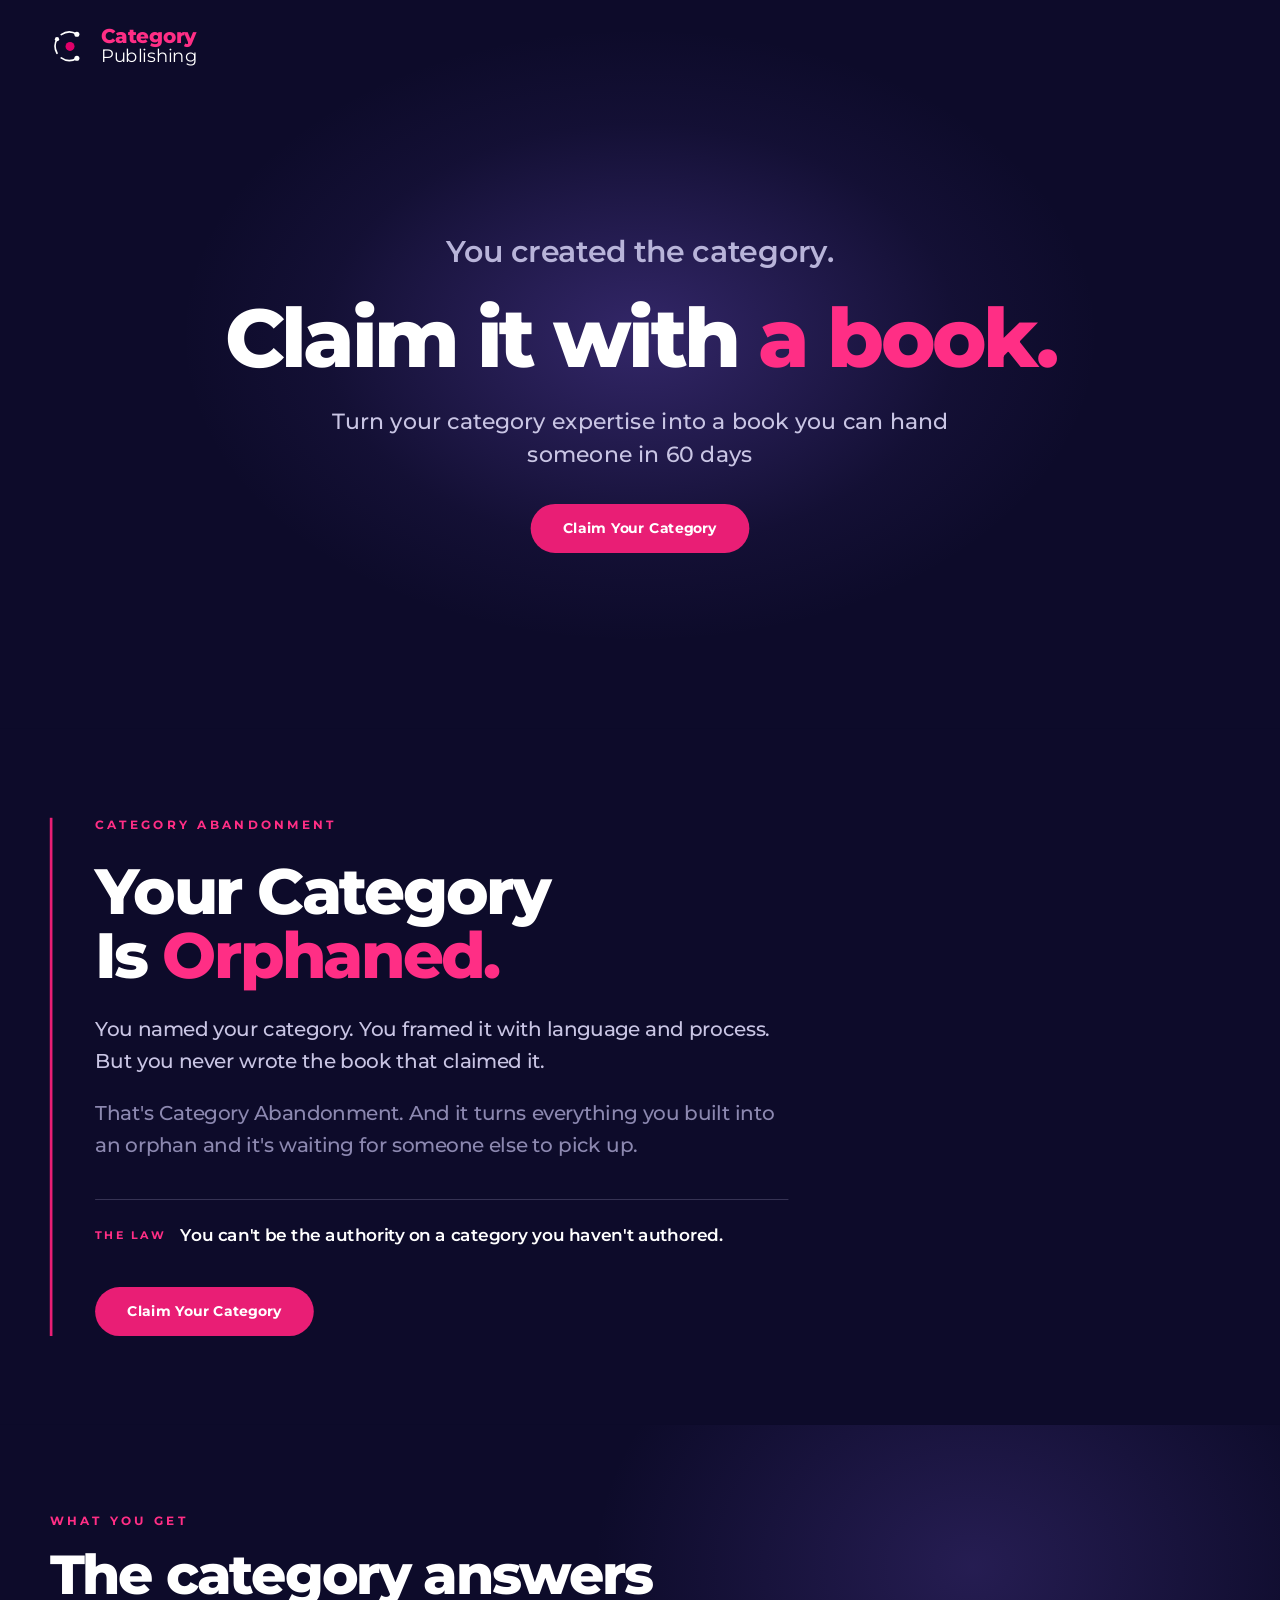
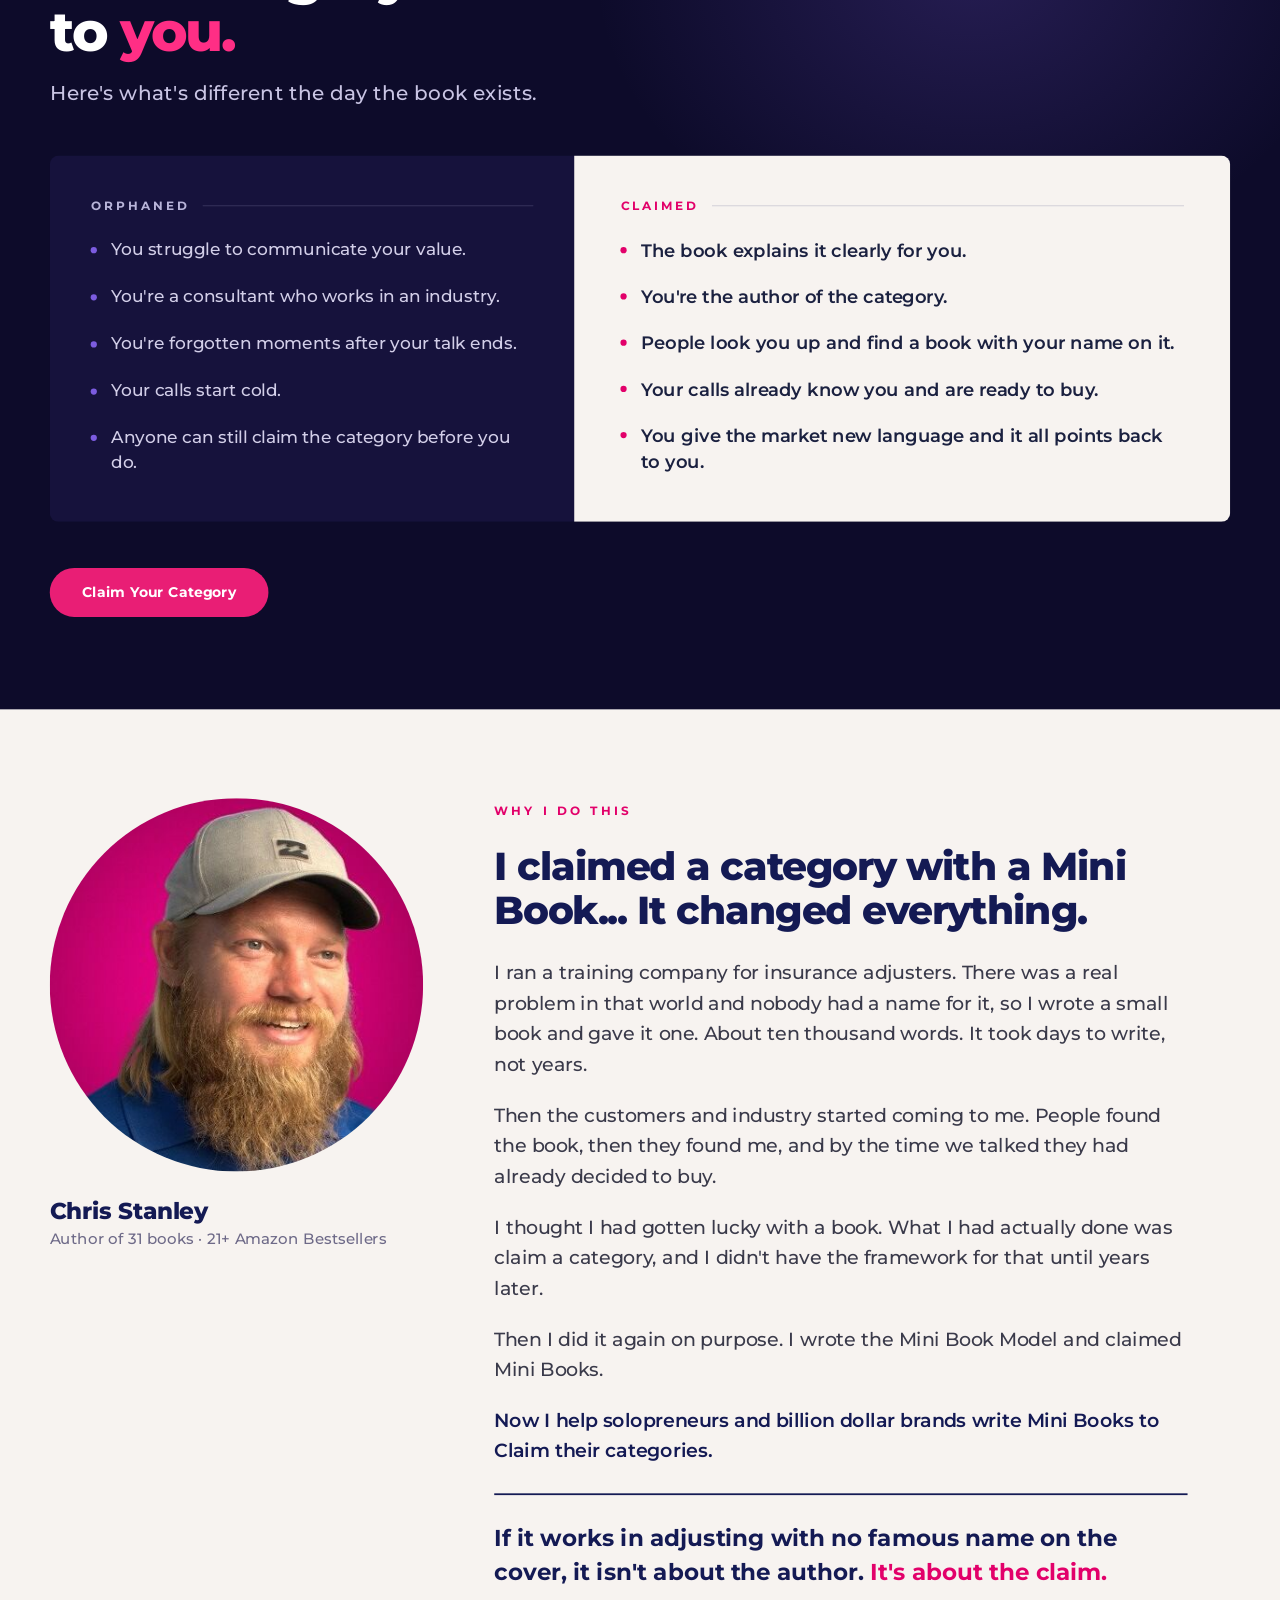
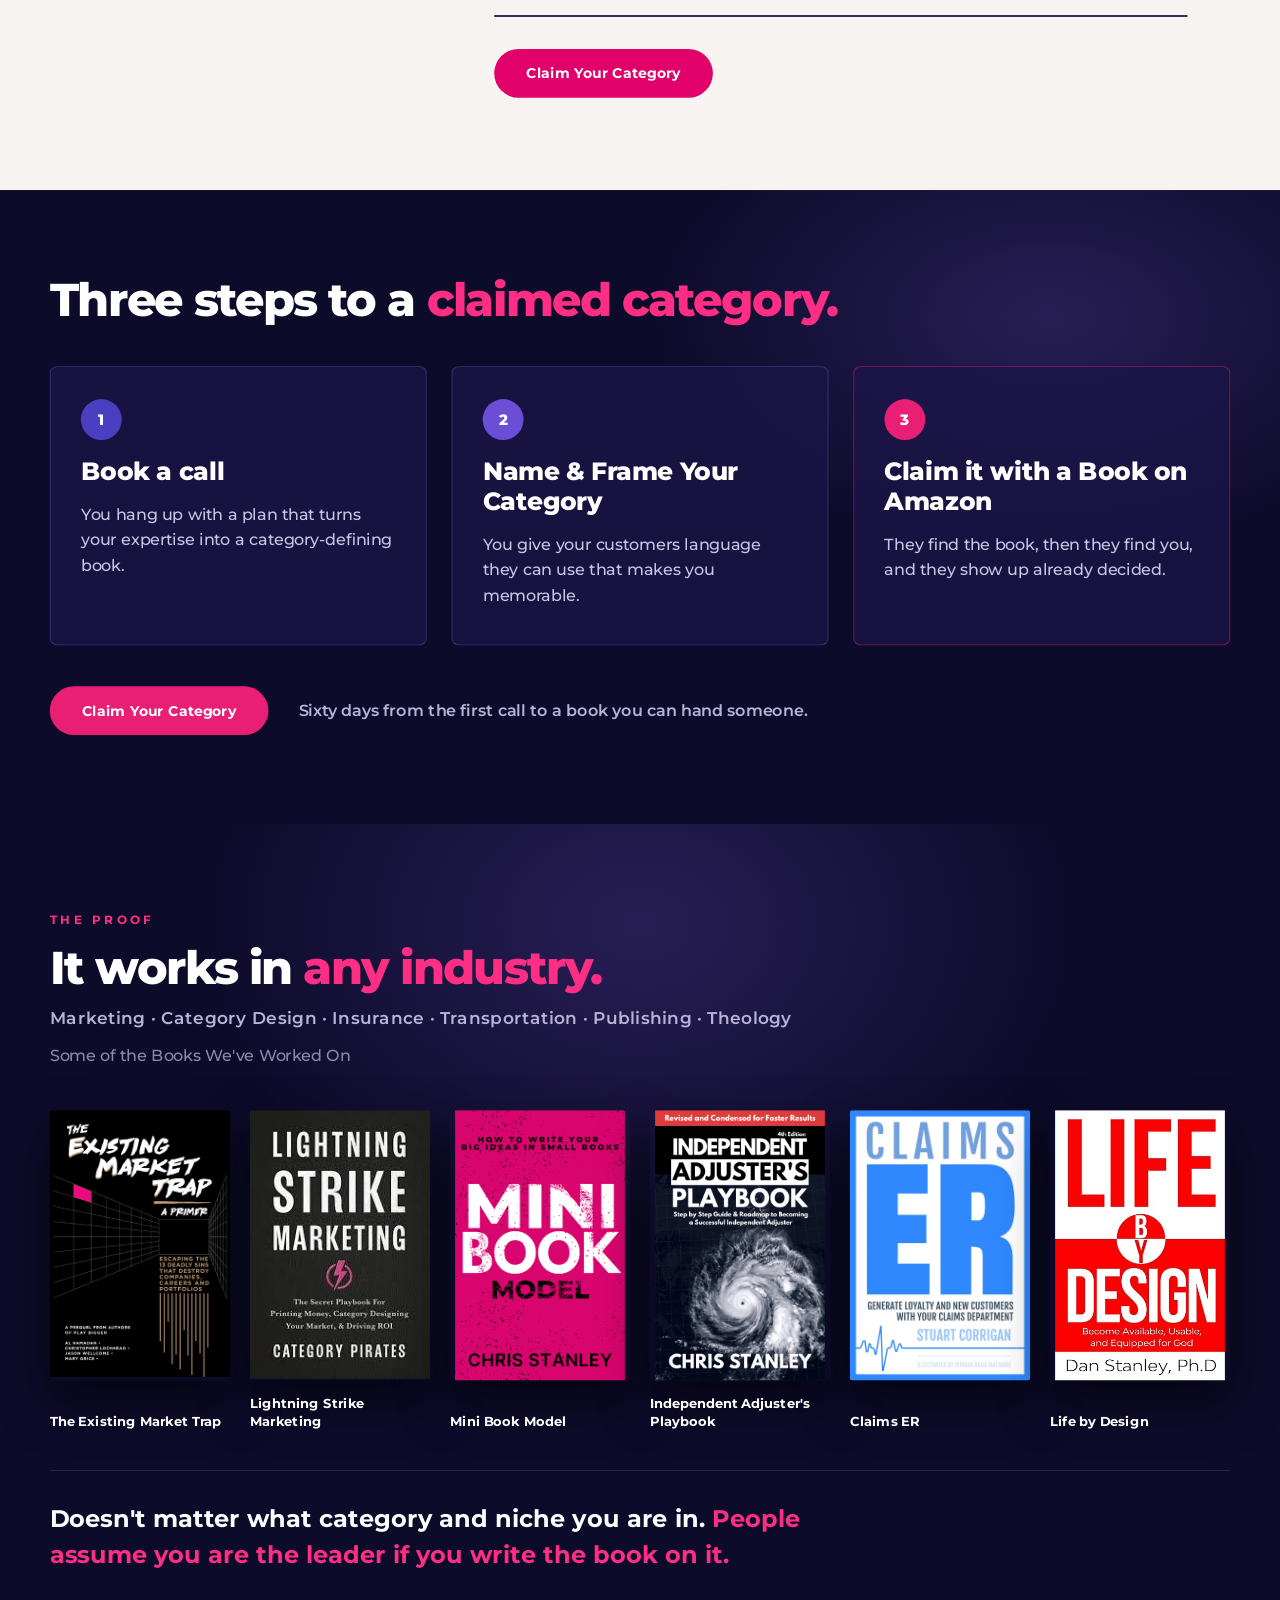
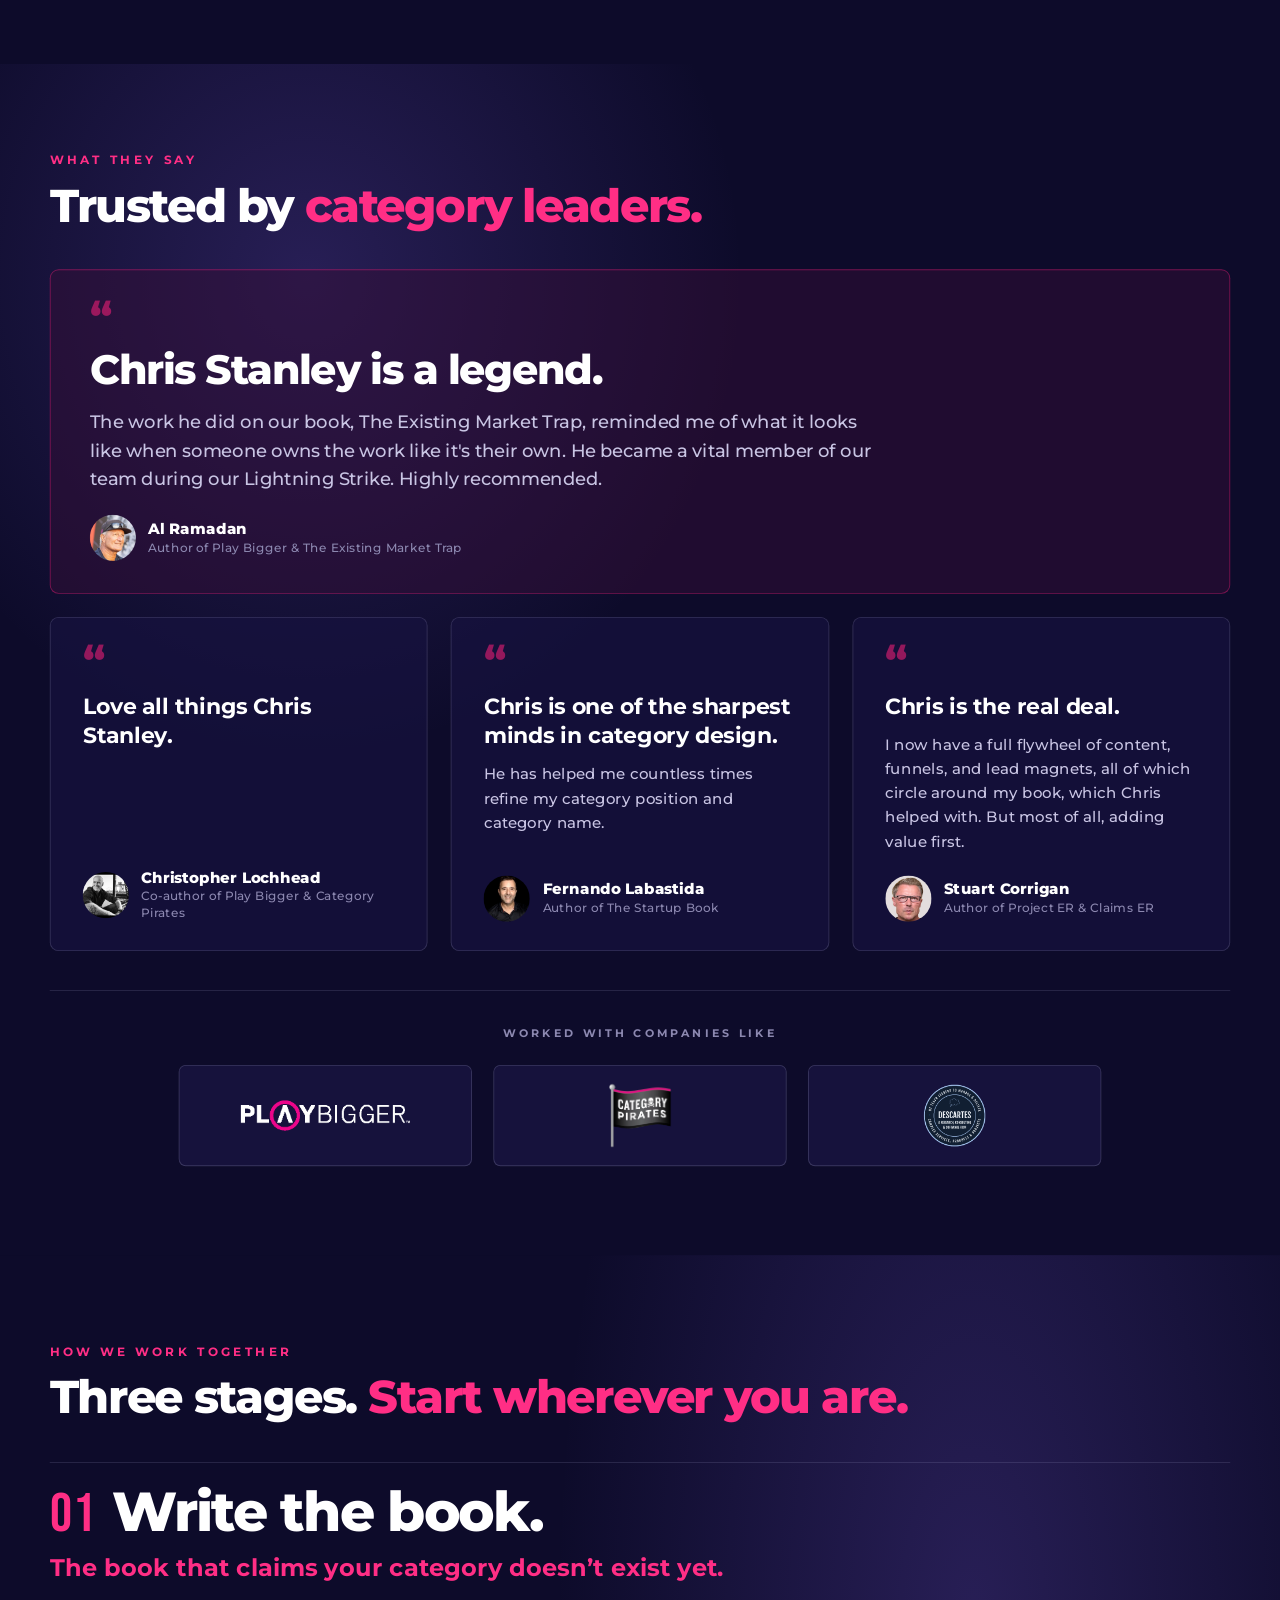
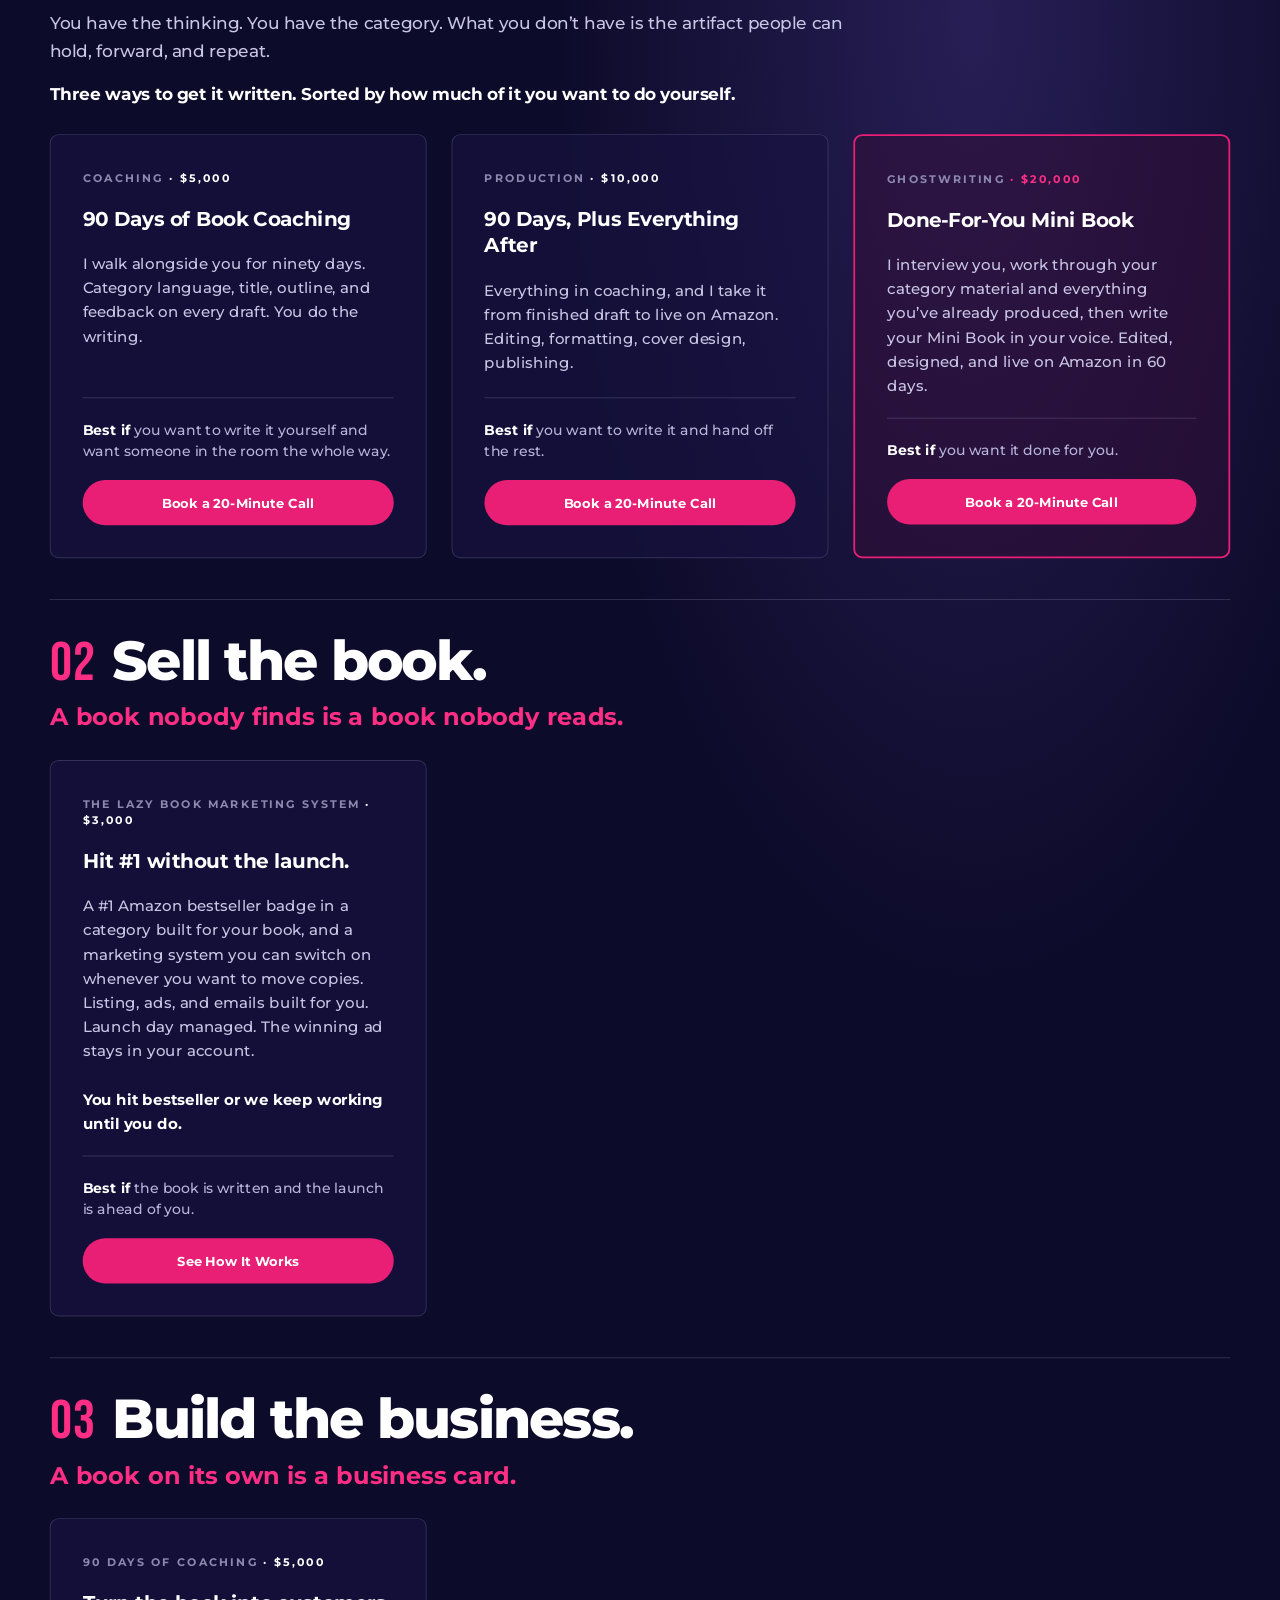
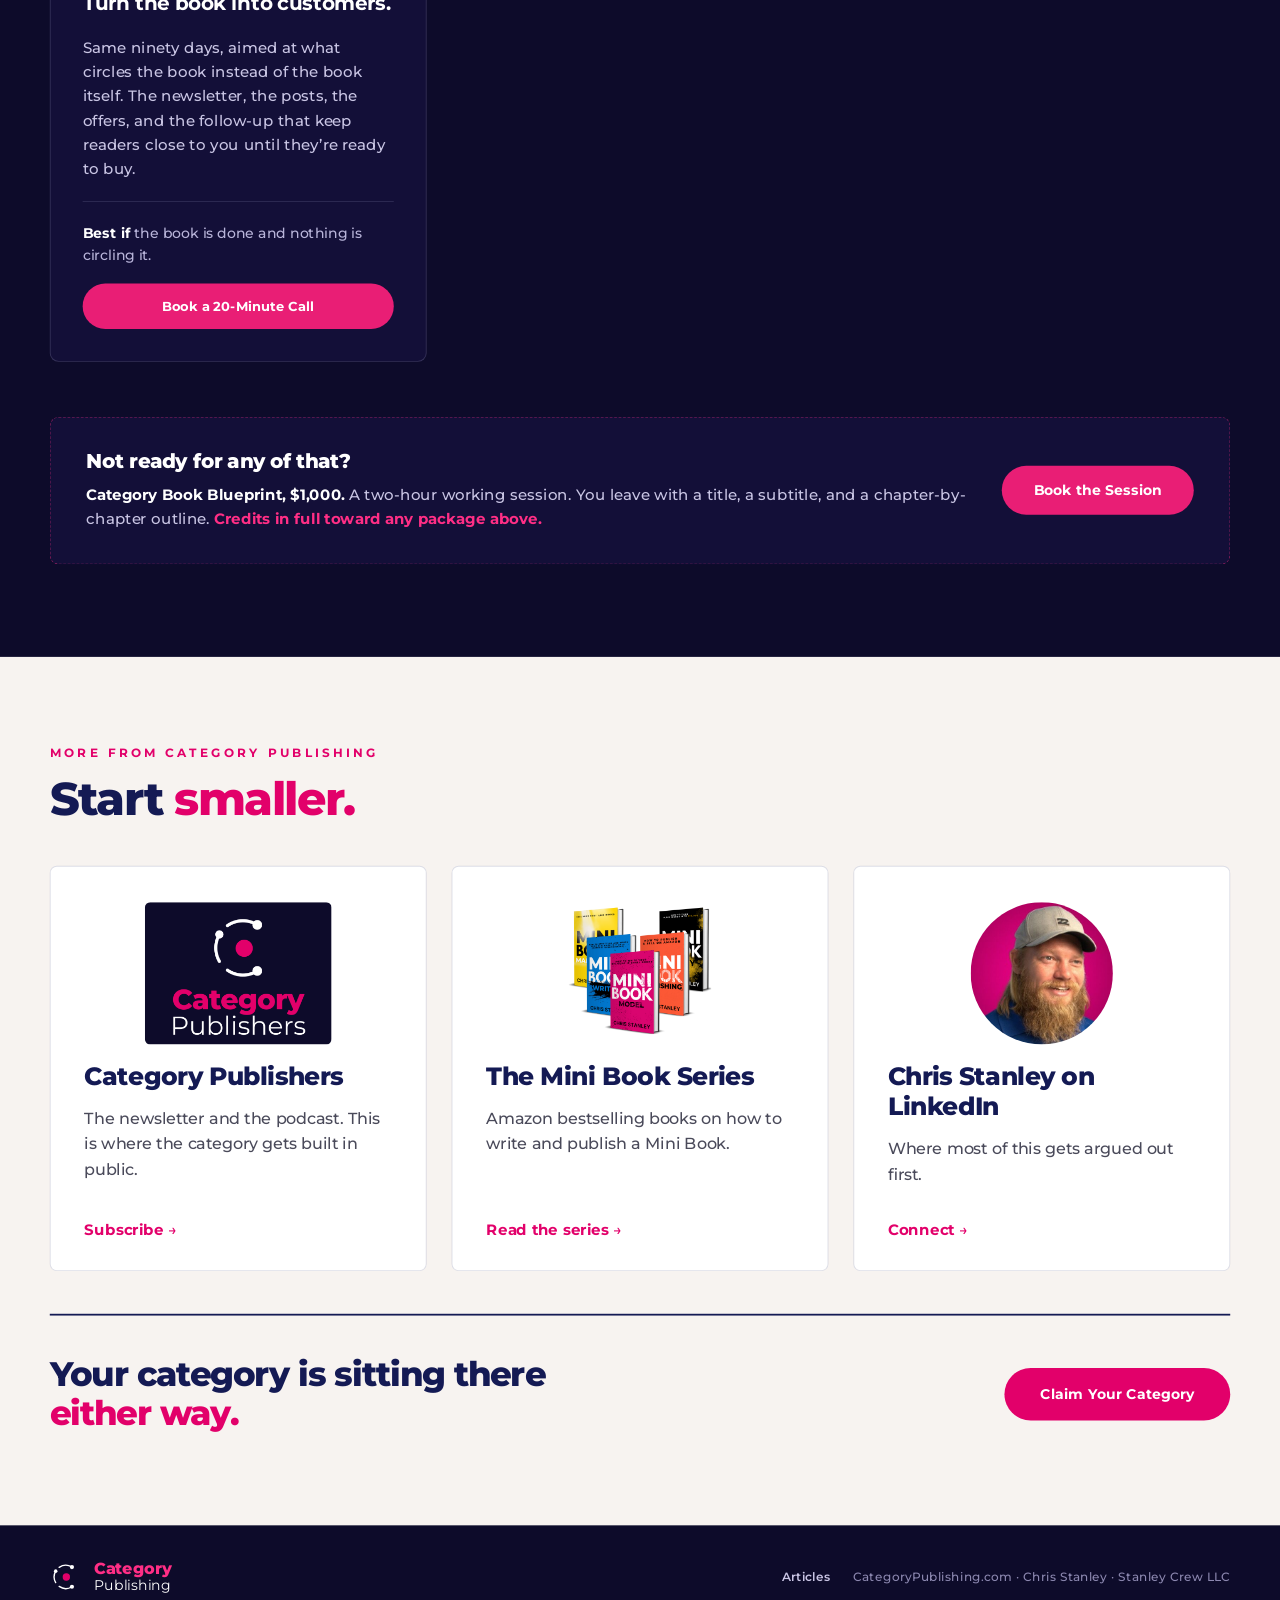
==== commit 98196b3f: "Rename the resources heading to avoid a collision The new Blueprint entry panel already opens with "" ====
--- a/index.html
+++ b/index.html
@@ -540,7 +540,7 @@
 
         <div style="display: flex; flex-direction: column; gap: 16px;">
           <div style="font-size: 13px; font-weight: 700; letter-spacing: .3em; color: #E2006A;">MORE FROM CATEGORY PUBLISHING</div>
-          <div style="font-size: 52px; font-weight: 800; letter-spacing: -.035em; line-height: 1.06; color: #141A54;">Not ready for a call? <span style="color: #E2006A;">Start here.</span></div>
+          <div style="font-size: 52px; font-weight: 800; letter-spacing: -.035em; line-height: 1.06; color: #141A54;">Start <span style="color: #E2006A;">smaller.</span></div>
         </div>
 
         <div style="display: grid; grid-template-columns: repeat(3, 1fr); gap: 28px; align-items: stretch;">
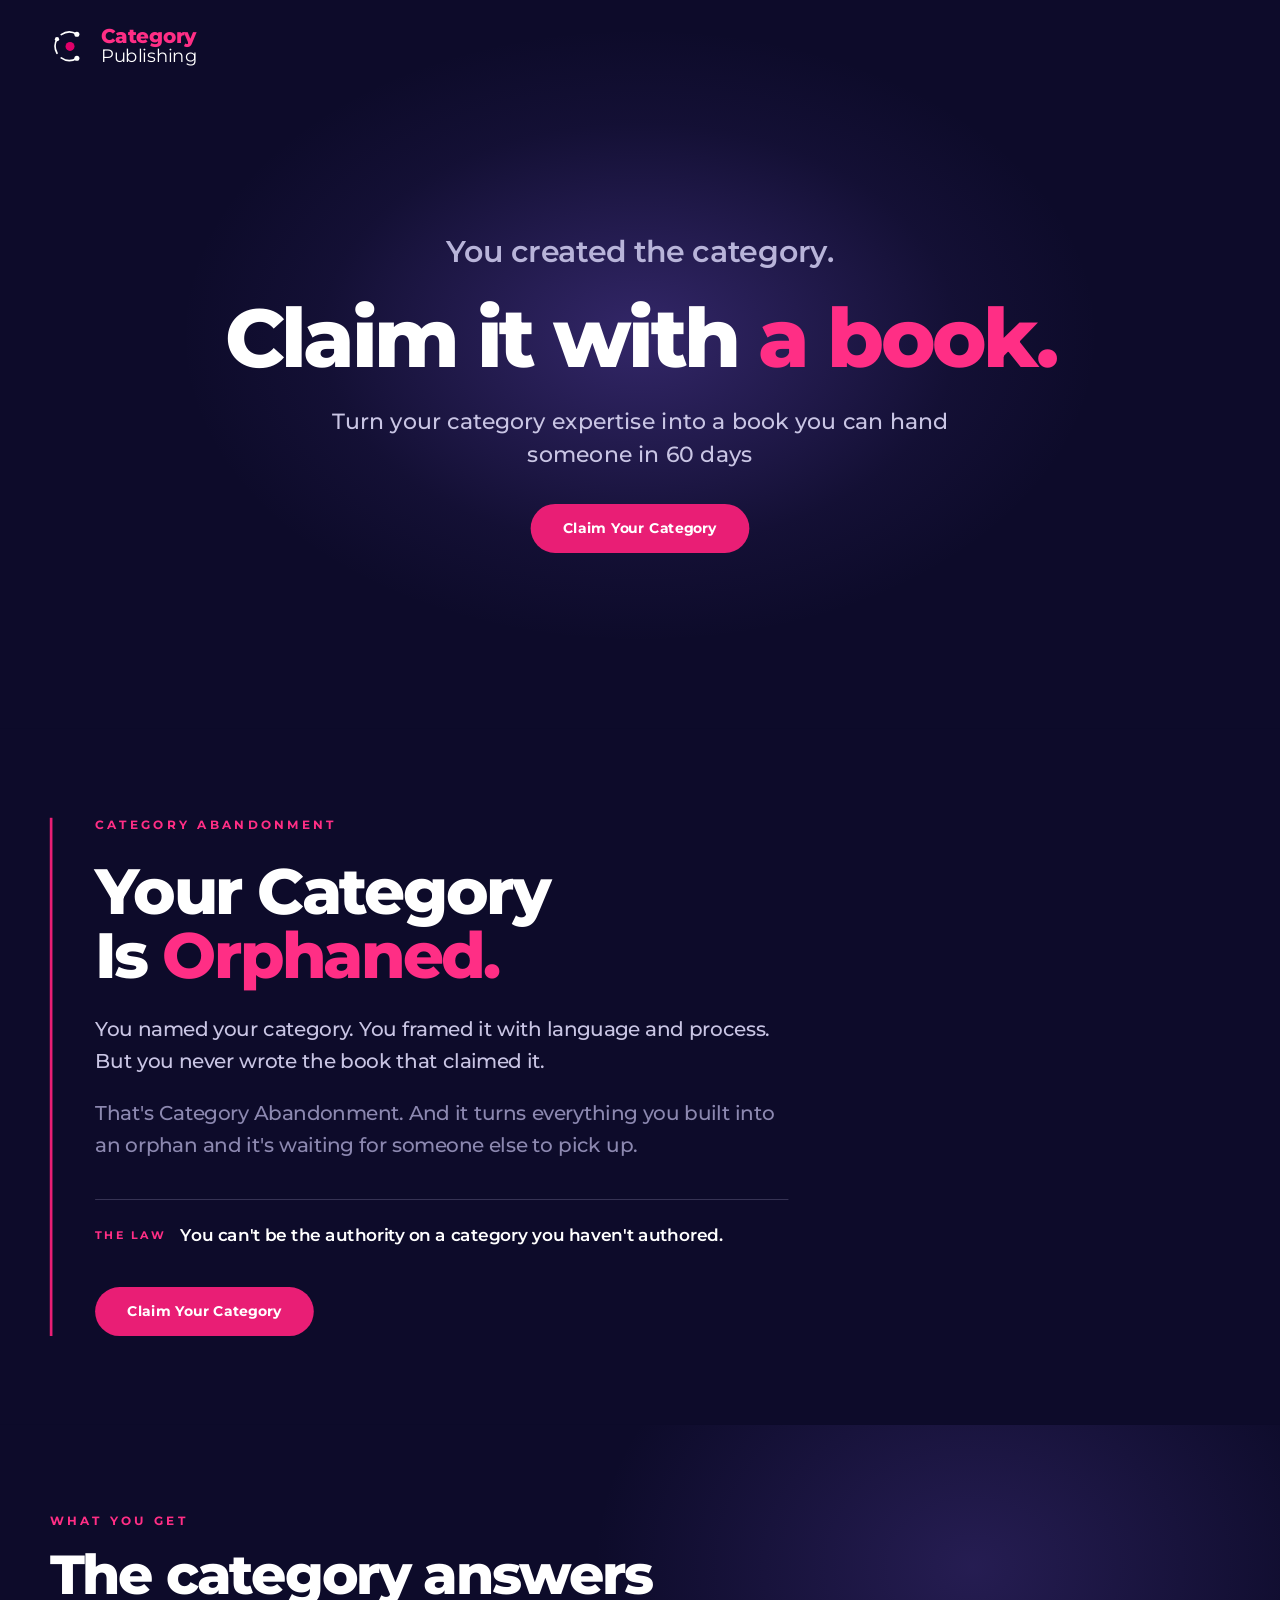
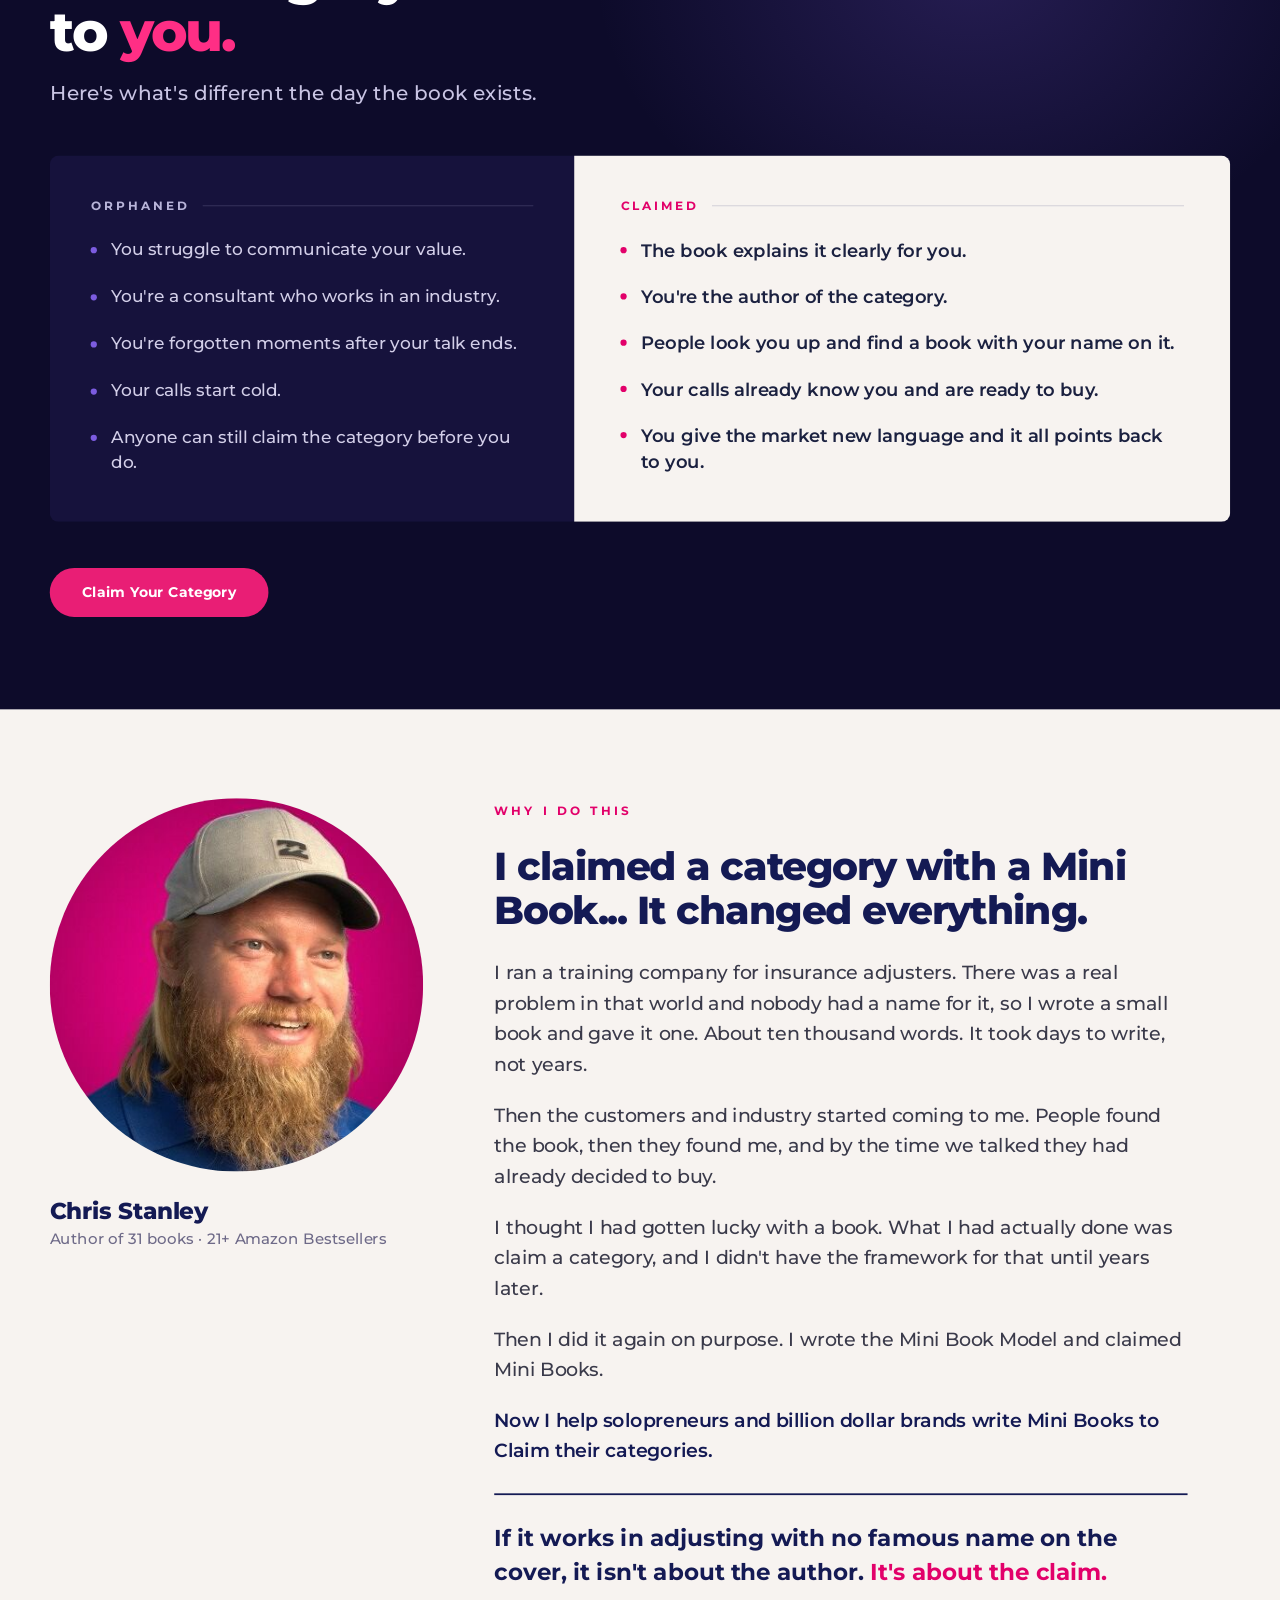
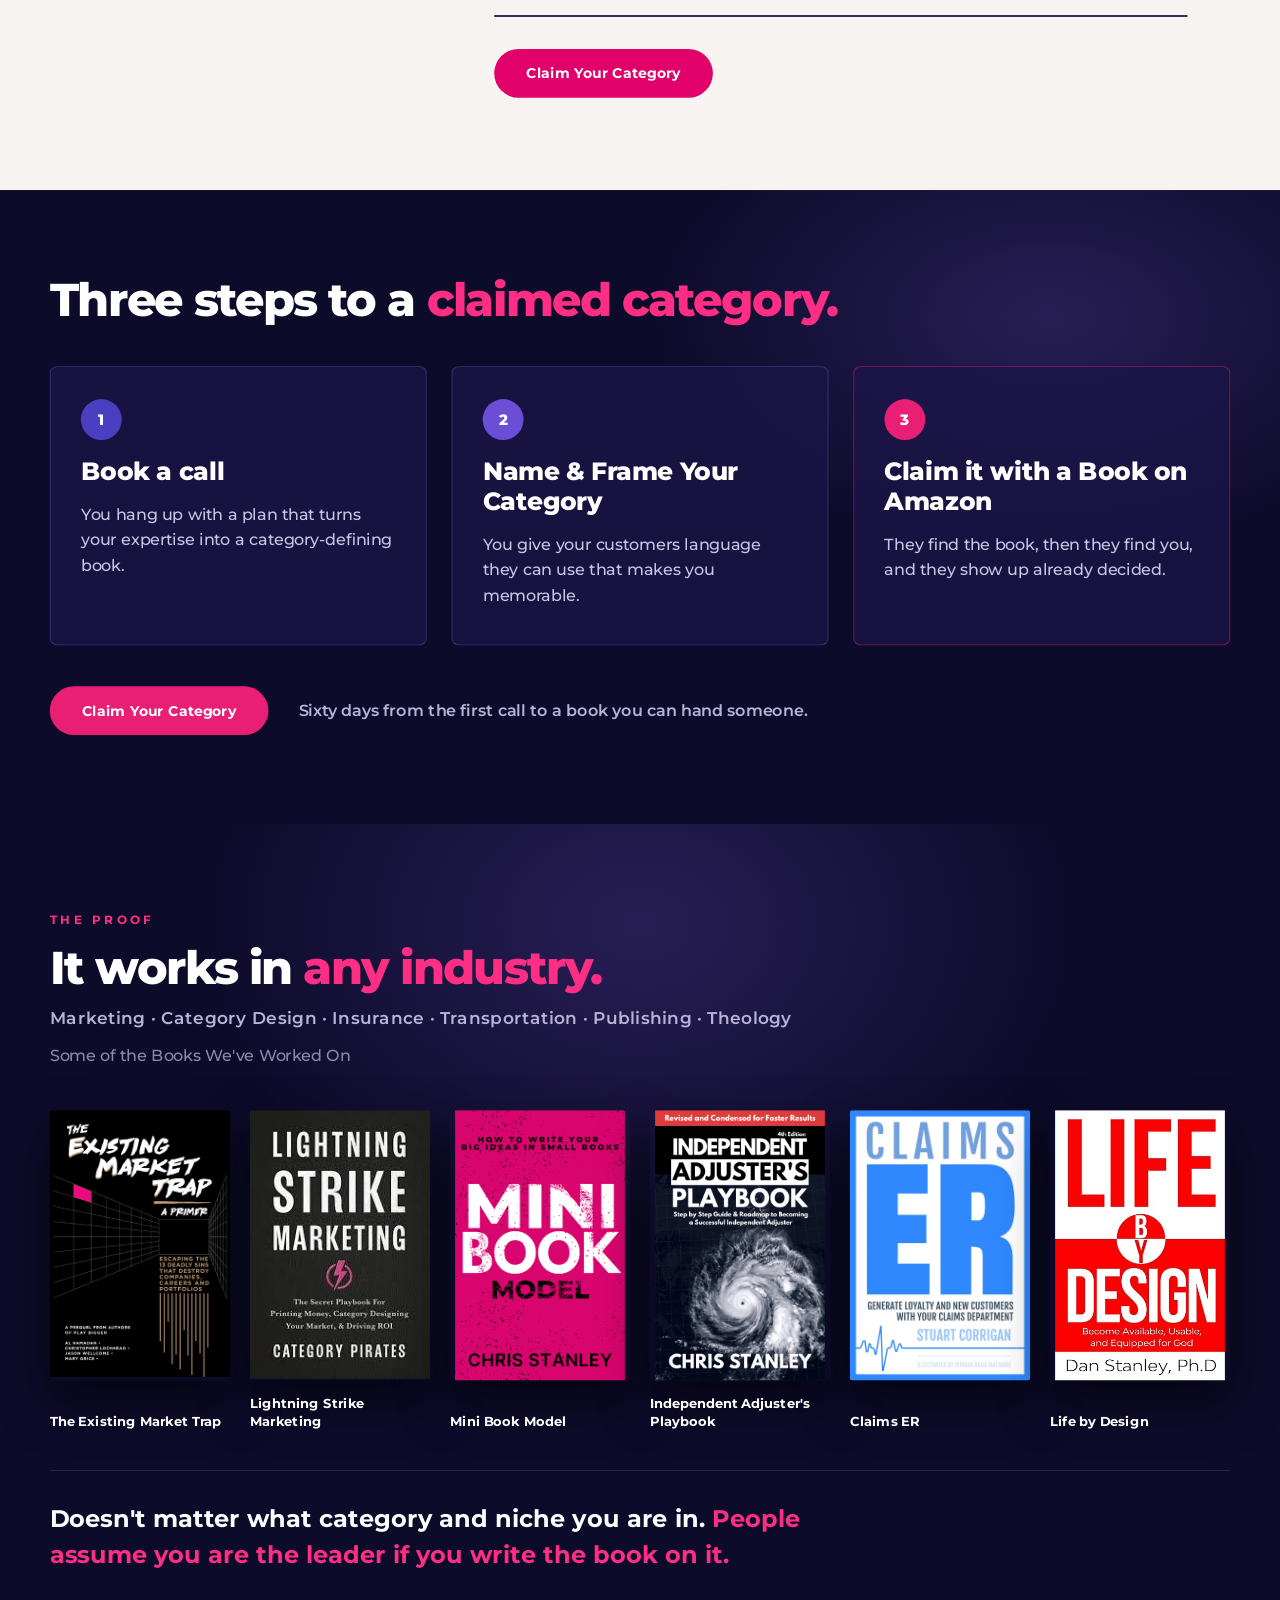
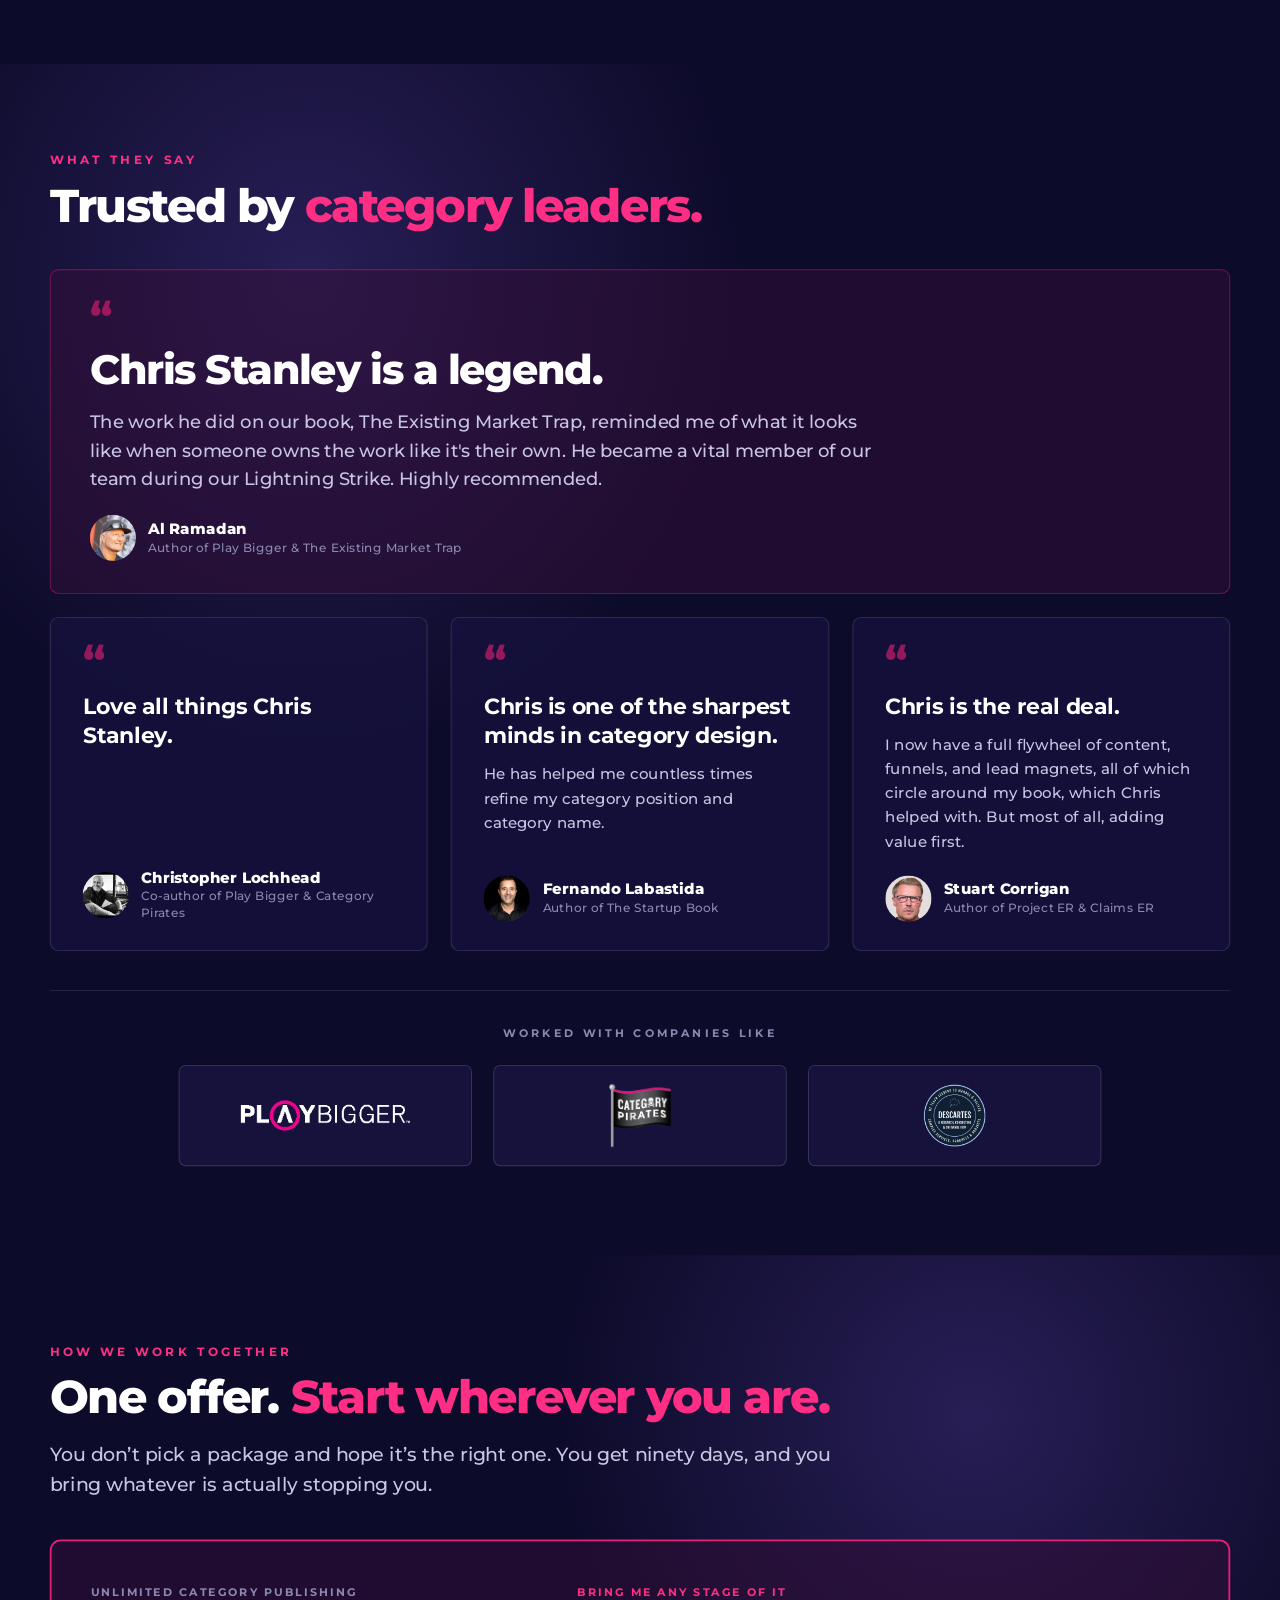
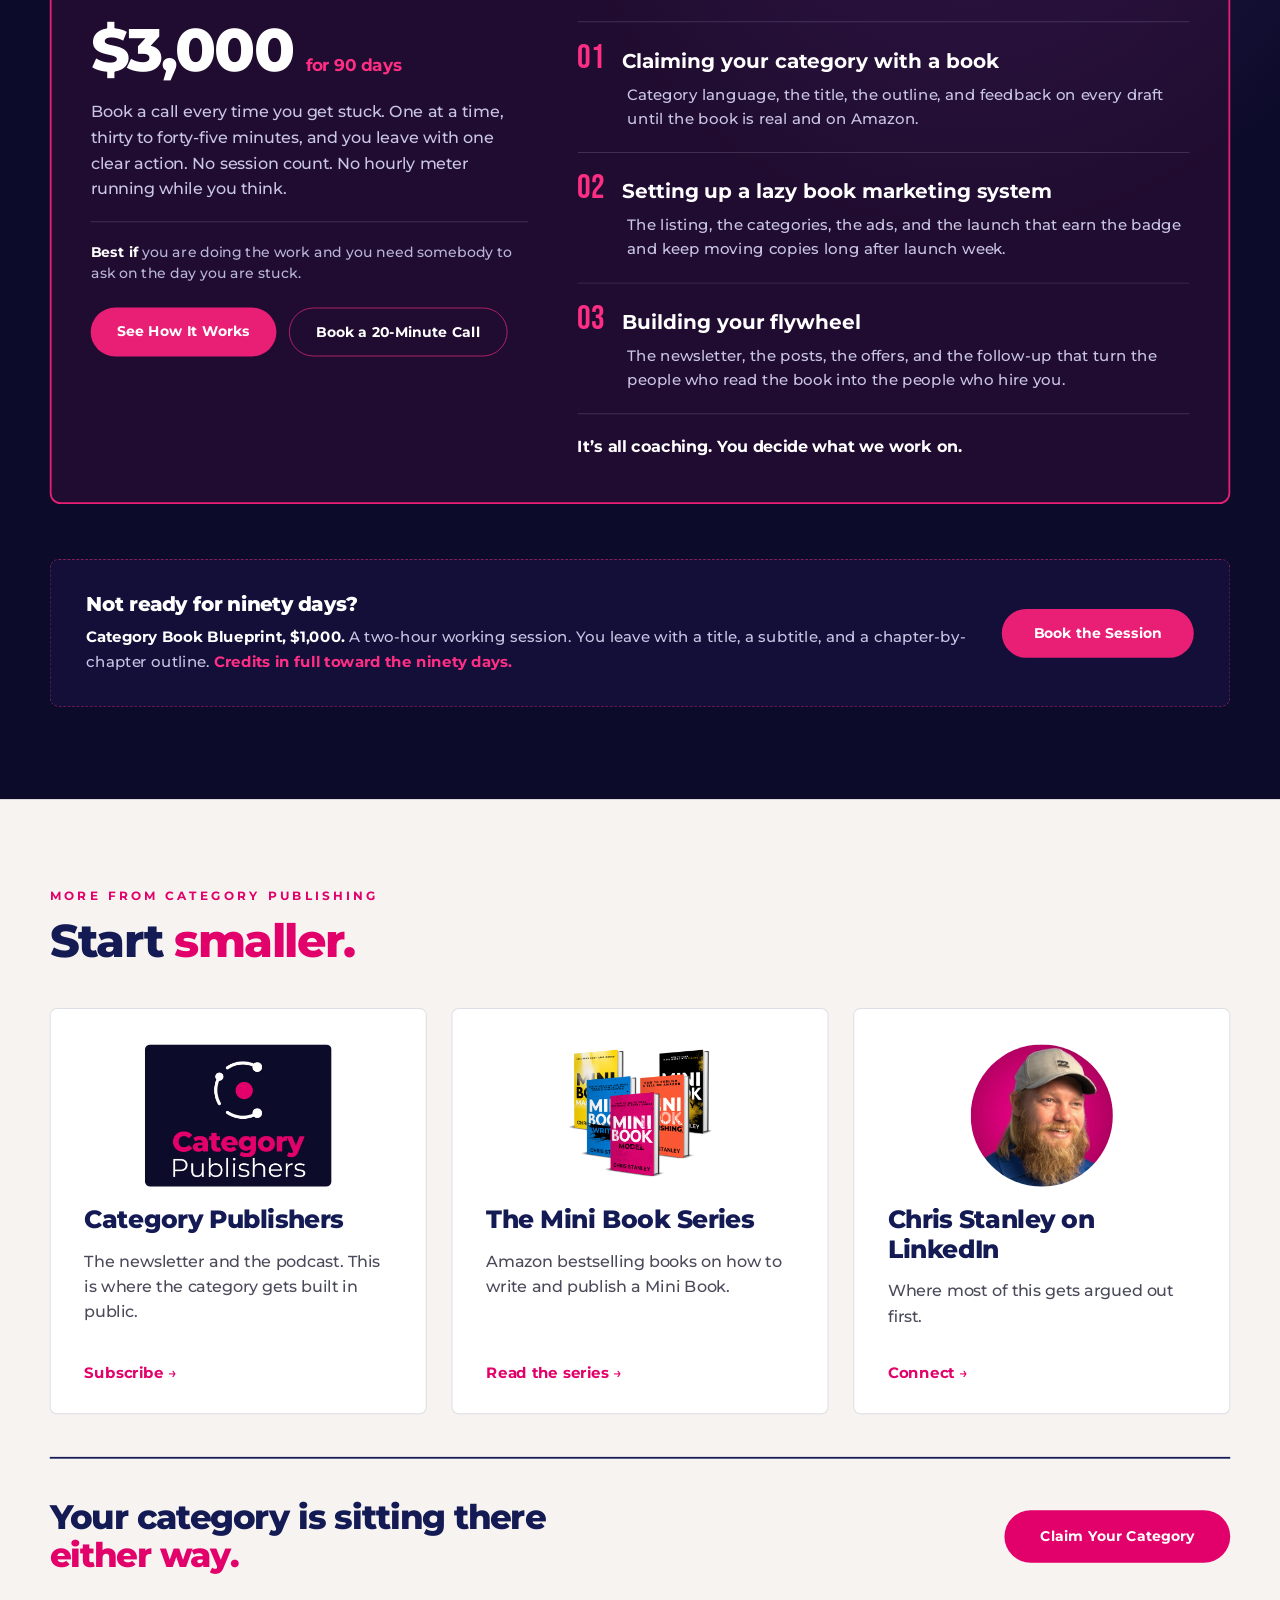
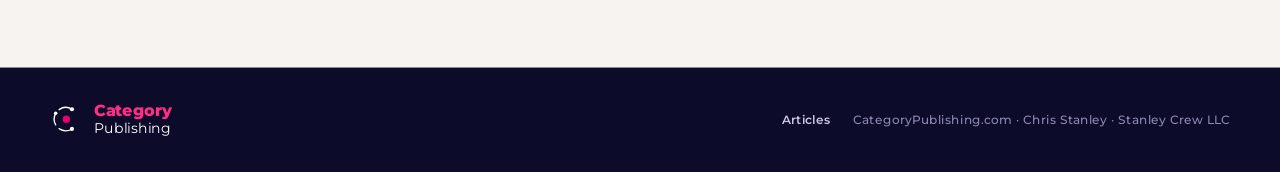
==== commit 5a9f3e65: "Collapse the homepage offers into one coaching offer The three-stage layout listed five priced packa" ====
--- a/index.html
+++ b/index.html
@@ -4,7 +4,7 @@
 <meta charset="utf-8">
 <meta name="viewport" content="width=device-width, initial-scale=1">
 <title>Category Publishing — You created the category. Claim it with a book.</title>
-<meta name="description" content="Turn your category expertise into a book you can hand someone in 60 days. Coaching, production and ghostwriting for category designers.">
+<meta name="description" content="Unlimited Category Publishing coaching. Ninety days, one flat price, and a call every time you get stuck — on the book, the launch, or the flywheel around it.">
 <meta property="og:title" content="Category Publishing">
 <meta property="og:description" content="You created the category. Claim it with a book.">
 <meta property="og:type" content="website">
@@ -441,94 +441,58 @@
 
         <div style="display: flex; flex-direction: column; gap: 16px;">
           <div id="pricing" style="font-size: 13px; font-weight: 700; letter-spacing: .3em; color: #FF2E85;">HOW WE WORK TOGETHER</div>
-          <div style="font-size: 52px; font-weight: 800; letter-spacing: -.035em; line-height: 1.06; color: #FFFFFF;">Three stages. <span style="color: #FF2E85;">Start wherever you are.</span></div>
-        </div>
-        <div style="display: flex; flex-direction: column; gap: 30px; padding-top: 26px; border-top: 1px solid rgba(184,180,217,.2);">
-        <div style="display: flex; flex-direction: column; gap: 16px;">
-          <div style="display: flex; align-items: baseline; gap: 18px;">
-            <span style="font-family: 'Bebas Neue', sans-serif; font-size: 62px; line-height: .82; letter-spacing: .02em; color: #FF2E85;">01</span>
-            <div style="font-size: 62px; font-weight: 800; letter-spacing: -.035em; line-height: .92; color: #FFFFFF;">Write the book.</div>
-          </div>
-          <div style="font-size: 27px; font-weight: 700; line-height: 1.35; color: #FF2E85; max-width: 900px;">The book that claims your category doesn&rsquo;t exist yet.</div>
-        </div>
-          <div style="display: flex; flex-direction: column; gap: 18px; max-width: 900px;">
-            <div style="font-size: 19px; font-weight: 500; line-height: 1.6; color: #C9C5E4;">You have the thinking. You have the category. What you don&rsquo;t have is the artifact people can hold, forward, and repeat.</div>
-            <div style="font-size: 19px; font-weight: 700; line-height: 1.6; color: #FFFFFF;">Three ways to get it written. Sorted by how much of it you want to do yourself.</div>
-          </div>
-          <div style="display: grid; grid-template-columns: repeat(3, 1fr); gap: 28px; align-items: stretch;">
-          <div style="background: rgba(24,19,64,.66); border: 1px solid rgba(184,180,217,.2); border-radius: 10px; padding: 40px 36px 36px; display: flex; flex-direction: column; gap: 22px;">
-            <div style="font-size: 12px; font-weight: 700; letter-spacing: .22em; line-height: 1.5; color: #8C88B0;">COACHING <span style="color: #FFFFFF;">&middot; $5,000</span></div>
-            <div style="font-size: 22px; font-weight: 700; line-height: 1.35; color: #FFFFFF;">90 Days of Book Coaching</div>
-            <div style="font-size: 17px; font-weight: 500; line-height: 1.6; color: #C9C5E4;">I walk alongside you for ninety days. Category language, title, outline, and feedback on every draft. You do the writing.</div>
-            <div style="margin-top: auto; padding-top: 24px; border-top: 1px solid rgba(184,180,217,.2); display: flex; flex-direction: column; gap: 20px;">
-              <div style="font-size: 16px; font-weight: 500; line-height: 1.5; color: #B8B4D9;"><span style="font-weight: 700; color: #FFFFFF;">Best if</span> you want to write it yourself and want someone in the room the whole way.</div>
-              <a class="cta" href="https://calendly.com/iapath/category-publishing" target="_blank" rel="noopener" style="font-size: 15px; font-weight: 700; color: #FFFFFF; padding: 16px 24px; background: #E91E75; border-radius: 999px; text-align: center;">Book a 20-Minute Call</a>
-            </div>
-          </div>
-          <div style="background: rgba(24,19,64,.66); border: 1px solid rgba(184,180,217,.2); border-radius: 10px; padding: 40px 36px 36px; display: flex; flex-direction: column; gap: 22px;">
-            <div style="font-size: 12px; font-weight: 700; letter-spacing: .22em; line-height: 1.5; color: #8C88B0;">PRODUCTION <span style="color: #FFFFFF;">&middot; $10,000</span></div>
-            <div style="font-size: 22px; font-weight: 700; line-height: 1.35; color: #FFFFFF;">90 Days, Plus Everything After</div>
-            <div style="font-size: 17px; font-weight: 500; line-height: 1.6; color: #C9C5E4;">Everything in coaching, and I take it from finished draft to live on Amazon. Editing, formatting, cover design, publishing.</div>
-            <div style="margin-top: auto; padding-top: 24px; border-top: 1px solid rgba(184,180,217,.2); display: flex; flex-direction: column; gap: 20px;">
-              <div style="font-size: 16px; font-weight: 500; line-height: 1.5; color: #B8B4D9;"><span style="font-weight: 700; color: #FFFFFF;">Best if</span> you want to write it and hand off the rest.</div>
-              <a class="cta" href="https://calendly.com/iapath/category-publishing" target="_blank" rel="noopener" style="font-size: 15px; font-weight: 700; color: #FFFFFF; padding: 16px 24px; background: #E91E75; border-radius: 999px; text-align: center;">Book a 20-Minute Call</a>
-            </div>
-          </div>
-          <div style="background: rgba(52,14,54,.5); border: 2px solid #E91E75; border-radius: 10px; padding: 40px 36px 36px; display: flex; flex-direction: column; gap: 22px;">
-            <div style="font-size: 12px; font-weight: 700; letter-spacing: .22em; line-height: 1.5; color: #8C88B0;">GHOSTWRITING <span style="color: #FF2E85;">&middot; $20,000</span></div>
-            <div style="font-size: 22px; font-weight: 700; line-height: 1.35; color: #FFFFFF;">Done-For-You Mini Book</div>
-            <div style="font-size: 17px; font-weight: 500; line-height: 1.6; color: #C9C5E4;">I interview you, work through your category material and everything you&rsquo;ve already produced, then write your Mini Book in your voice. Edited, designed, and live on Amazon in 60 days.</div>
-            <div style="margin-top: auto; padding-top: 24px; border-top: 1px solid rgba(184,180,217,.2); display: flex; flex-direction: column; gap: 20px;">
-              <div style="font-size: 16px; font-weight: 500; line-height: 1.5; color: #B8B4D9;"><span style="font-weight: 700; color: #FFFFFF;">Best if</span> you want it done for you.</div>
-              <a class="cta" href="https://calendly.com/iapath/category-publishing" target="_blank" rel="noopener" style="font-size: 15px; font-weight: 700; color: #FFFFFF; padding: 16px 24px; background: #E91E75; border-radius: 999px; text-align: center;">Book a 20-Minute Call</a>
-            </div>
-          </div>
-          </div>
-        </div>
-        <div style="display: flex; flex-direction: column; gap: 30px; padding-top: 40px; border-top: 1px solid rgba(184,180,217,.2);">
-        <div style="display: flex; flex-direction: column; gap: 16px;">
-          <div style="display: flex; align-items: baseline; gap: 18px;">
-            <span style="font-family: 'Bebas Neue', sans-serif; font-size: 62px; line-height: .82; letter-spacing: .02em; color: #FF2E85;">02</span>
-            <div style="font-size: 62px; font-weight: 800; letter-spacing: -.035em; line-height: .92; color: #FFFFFF;">Sell the book.</div>
-          </div>
-          <div style="font-size: 27px; font-weight: 700; line-height: 1.35; color: #FF2E85; max-width: 900px;">A book nobody finds is a book nobody reads.</div>
-        </div>
-          <div style="display: grid; grid-template-columns: repeat(3, 1fr); gap: 28px; align-items: stretch;">
-          <div style="background: rgba(24,19,64,.66); border: 1px solid rgba(184,180,217,.2); border-radius: 10px; padding: 40px 36px 36px; display: flex; flex-direction: column; gap: 22px;">
-            <div style="font-size: 12px; font-weight: 700; letter-spacing: .22em; line-height: 1.5; color: #8C88B0;">THE LAZY BOOK MARKETING SYSTEM <span style="color: #FFFFFF;">&middot; $3,000</span></div>
-            <div style="font-size: 22px; font-weight: 700; line-height: 1.35; color: #FFFFFF;">Hit #1 without the launch.</div>
-            <div style="font-size: 17px; font-weight: 500; line-height: 1.6; color: #C9C5E4;">A #1 Amazon bestseller badge in a category built for your book, and a marketing system you can switch on whenever you want to move copies. Listing, ads, and emails built for you. Launch day managed. The winning ad stays in your account.<br><br><span style="font-weight: 700; color: #FFFFFF;">You hit bestseller or we keep working until you do.</span></div>
-            <div style="margin-top: auto; padding-top: 24px; border-top: 1px solid rgba(184,180,217,.2); display: flex; flex-direction: column; gap: 20px;">
-              <div style="font-size: 16px; font-weight: 500; line-height: 1.5; color: #B8B4D9;"><span style="font-weight: 700; color: #FFFFFF;">Best if</span> the book is written and the launch is ahead of you.</div>
-              <a class="cta" href="/book-marketing/" style="font-size: 15px; font-weight: 700; color: #FFFFFF; padding: 16px 24px; background: #E91E75; border-radius: 999px; text-align: center;">See How It Works</a>
-            </div>
-          </div>
-          </div>
-        </div>
-        <div style="display: flex; flex-direction: column; gap: 30px; padding-top: 40px; border-top: 1px solid rgba(184,180,217,.2);">
-        <div style="display: flex; flex-direction: column; gap: 16px;">
-          <div style="display: flex; align-items: baseline; gap: 18px;">
-            <span style="font-family: 'Bebas Neue', sans-serif; font-size: 62px; line-height: .82; letter-spacing: .02em; color: #FF2E85;">03</span>
-            <div style="font-size: 62px; font-weight: 800; letter-spacing: -.035em; line-height: .92; color: #FFFFFF;">Build the business.</div>
-          </div>
-          <div style="font-size: 27px; font-weight: 700; line-height: 1.35; color: #FF2E85; max-width: 900px;">A book on its own is a business card.</div>
-        </div>
-          <div style="display: grid; grid-template-columns: repeat(3, 1fr); gap: 28px; align-items: stretch;">
-          <div style="background: rgba(24,19,64,.66); border: 1px solid rgba(184,180,217,.2); border-radius: 10px; padding: 40px 36px 36px; display: flex; flex-direction: column; gap: 22px;">
-            <div style="font-size: 12px; font-weight: 700; letter-spacing: .22em; line-height: 1.5; color: #8C88B0;">90 DAYS OF COACHING <span style="color: #FFFFFF;">&middot; $5,000</span></div>
-            <div style="font-size: 22px; font-weight: 700; line-height: 1.35; color: #FFFFFF;">Turn the book into customers.</div>
-            <div style="font-size: 17px; font-weight: 500; line-height: 1.6; color: #C9C5E4;">Same ninety days, aimed at what circles the book instead of the book itself. The newsletter, the posts, the offers, and the follow-up that keep readers close to you until they&rsquo;re ready to buy.</div>
-            <div style="margin-top: auto; padding-top: 24px; border-top: 1px solid rgba(184,180,217,.2); display: flex; flex-direction: column; gap: 20px;">
-              <div style="font-size: 16px; font-weight: 500; line-height: 1.5; color: #B8B4D9;"><span style="font-weight: 700; color: #FFFFFF;">Best if</span> the book is done and nothing is circling it.</div>
-              <a class="cta" href="https://calendly.com/iapath/category-publishing" target="_blank" rel="noopener" style="font-size: 15px; font-weight: 700; color: #FFFFFF; padding: 16px 24px; background: #E91E75; border-radius: 999px; text-align: center;">Book a 20-Minute Call</a>
-            </div>
-          </div>
-          </div>
-        </div>
-        <div style="margin-top: 16px; padding: 36px 40px; background: rgba(24,19,64,.66); border: 1px dashed rgba(255,46,133,.5); border-radius: 10px; display: flex; align-items: center; gap: 34px;">
+          <div style="font-size: 52px; font-weight: 800; letter-spacing: -.035em; line-height: 1.06; color: #FFFFFF;">One offer. <span style="color: #FF2E85;">Start wherever you are.</span></div>
+          <div style="font-size: 21px; font-weight: 500; line-height: 1.55; color: #C9C5E4; max-width: 900px; padding-top: 6px;">You don&rsquo;t pick a package and hope it&rsquo;s the right one. You get ninety days, and you bring whatever is actually stopping you.</div>
+        </div>
+
+        <div style="background: rgba(52,14,54,.5); border: 2px solid #E91E75; border-radius: 12px; padding: 48px 44px; display: grid; grid-template-columns: 5fr 7fr; gap: 56px; align-items: start;">
+
+          <div style="display: flex; flex-direction: column; gap: 22px;">
+            <div style="font-size: 12px; font-weight: 700; letter-spacing: .22em; line-height: 1.5; color: #8C88B0;">UNLIMITED CATEGORY PUBLISHING</div>
+            <div style="display: flex; align-items: baseline; gap: 14px;">
+              <div style="font-size: 68px; font-weight: 800; letter-spacing: -.04em; line-height: 1; color: #FFFFFF;">$3,000</div>
+              <div style="font-size: 19px; font-weight: 700; color: #FF2E85;">for 90 days</div>
+            </div>
+            <div style="font-size: 18px; font-weight: 500; line-height: 1.6; color: #C9C5E4;">Book a call every time you get stuck. One at a time, thirty to forty-five minutes, and you leave with one clear action. No session count. No hourly meter running while you think.</div>
+            <div style="padding-top: 22px; border-top: 1px solid rgba(184,180,217,.2); font-size: 16px; font-weight: 500; line-height: 1.5; color: #B8B4D9;"><span style="font-weight: 700; color: #FFFFFF;">Best if</span> you are doing the work and you need somebody to ask on the day you are stuck.</div>
+            <div style="display: flex; gap: 14px; padding-top: 4px;">
+              <a class="cta" href="/coaching/" style="font-size: 16px; font-weight: 700; color: #FFFFFF; padding: 17px 30px; background: #E91E75; border-radius: 999px; text-align: center;">See How It Works</a>
+              <a class="cta" href="https://calendly.com/iapath/category-publishing" target="_blank" rel="noopener" style="font-size: 16px; font-weight: 700; color: #FFFFFF; padding: 17px 30px; background: transparent; border: 1px solid rgba(255,46,133,.7); border-radius: 999px; text-align: center;">Book a 20-Minute Call</a>
+            </div>
+          </div>
+
+          <div style="display: flex; flex-direction: column; gap: 24px;">
+            <div style="font-size: 12px; font-weight: 700; letter-spacing: .22em; line-height: 1.5; color: #FF2E85;">BRING ME ANY STAGE OF IT</div>
+            <div style="display: flex; flex-direction: column; gap: 10px; padding-top: 24px; border-top: 1px solid rgba(184,180,217,.2);">
+              <div style="display: flex; align-items: baseline; gap: 18px;">
+                <span style="font-family: 'Bebas Neue', sans-serif; font-size: 38px; line-height: .82; letter-spacing: .02em; color: #FF2E85;">01</span>
+                <div style="font-size: 23px; font-weight: 700; letter-spacing: -.015em; line-height: 1.25; color: #FFFFFF;">Claiming your category with a book</div>
+              </div>
+              <div style="font-size: 17px; font-weight: 500; line-height: 1.6; color: #C9C5E4; padding-left: 56px;">Category language, the title, the outline, and feedback on every draft until the book is real and on Amazon.</div>
+            </div>
+            <div style="display: flex; flex-direction: column; gap: 10px; padding-top: 24px; border-top: 1px solid rgba(184,180,217,.2);">
+              <div style="display: flex; align-items: baseline; gap: 18px;">
+                <span style="font-family: 'Bebas Neue', sans-serif; font-size: 38px; line-height: .82; letter-spacing: .02em; color: #FF2E85;">02</span>
+                <div style="font-size: 23px; font-weight: 700; letter-spacing: -.015em; line-height: 1.25; color: #FFFFFF;">Setting up a lazy book marketing system</div>
+              </div>
+              <div style="font-size: 17px; font-weight: 500; line-height: 1.6; color: #C9C5E4; padding-left: 56px;">The listing, the categories, the ads, and the launch that earn the badge and keep moving copies long after launch week.</div>
+            </div>
+            <div style="display: flex; flex-direction: column; gap: 10px; padding-top: 24px; border-top: 1px solid rgba(184,180,217,.2);">
+              <div style="display: flex; align-items: baseline; gap: 18px;">
+                <span style="font-family: 'Bebas Neue', sans-serif; font-size: 38px; line-height: .82; letter-spacing: .02em; color: #FF2E85;">03</span>
+                <div style="font-size: 23px; font-weight: 700; letter-spacing: -.015em; line-height: 1.25; color: #FFFFFF;">Building your flywheel</div>
+              </div>
+              <div style="font-size: 17px; font-weight: 500; line-height: 1.6; color: #C9C5E4; padding-left: 56px;">The newsletter, the posts, the offers, and the follow-up that turn the people who read the book into the people who hire you.</div>
+            </div>
+            <div style="padding-top: 24px; border-top: 1px solid rgba(184,180,217,.2); font-size: 18px; font-weight: 700; line-height: 1.5; color: #FFFFFF;">It&rsquo;s all coaching. You decide what we work on.</div>
+          </div>
+
+        </div>
+
+        <div style="margin-top: 16px; padding: 36px 40px; background: rgba(24,19,64,.66); border: 1px solid rgba(184,180,217,.2); border-radius: 10px; border-style: dashed; border-color: rgba(255,46,133,.5); display: flex; align-items: center; gap: 34px;">
           <div style="display: flex; flex-direction: column; gap: 10px;">
-            <div style="font-size: 22px; font-weight: 800; letter-spacing: -.01em; color: #FFFFFF;">Not ready for any of that?</div>
-            <div style="font-size: 17px; font-weight: 500; line-height: 1.6; color: #C9C5E4;"><span style="font-weight: 700; color: #FFFFFF;">Category Book Blueprint, $1,000.</span> A two-hour working session. You leave with a title, a subtitle, and a chapter-by-chapter outline. <span style="font-weight: 700; color: #FF2E85;">Credits in full toward any package above.</span></div>
+            <div style="font-size: 22px; font-weight: 800; letter-spacing: -.01em; color: #FFFFFF;">Not ready for ninety days?</div>
+            <div style="font-size: 17px; font-weight: 500; line-height: 1.6; color: #C9C5E4;"><span style="font-weight: 700; color: #FFFFFF;">Category Book Blueprint, $1,000.</span> A two-hour working session. You leave with a title, a subtitle, and a chapter-by-chapter outline. <span style="font-weight: 700; color: #FF2E85;">Credits in full toward the ninety days.</span></div>
           </div>
           <a class="cta" href="https://calendly.com/iapath/book-coaching-call" target="_blank" rel="noopener" style="font-size: 16px; font-weight: 700; color: #FFFFFF; padding: 18px 36px; background: #E91E75; border-radius: 999px; white-space: nowrap;">Book the Session</a>
         </div>
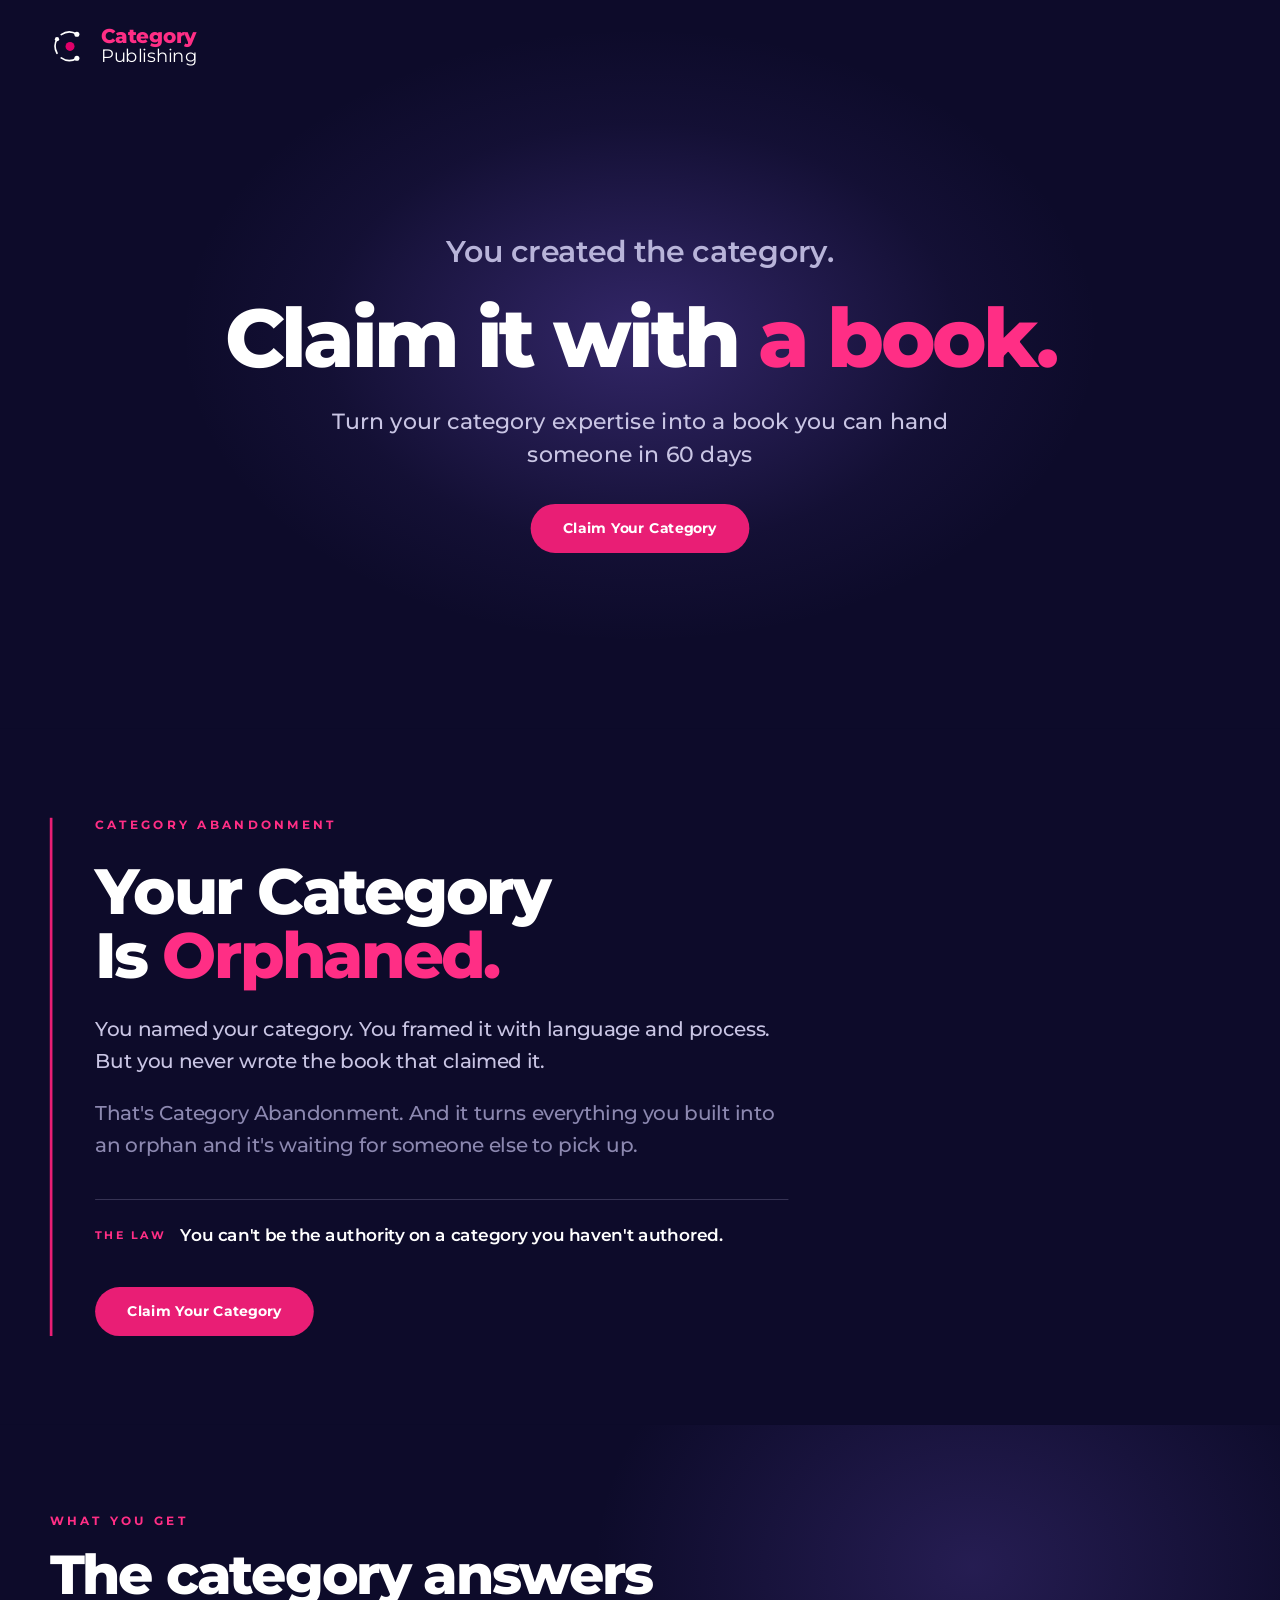
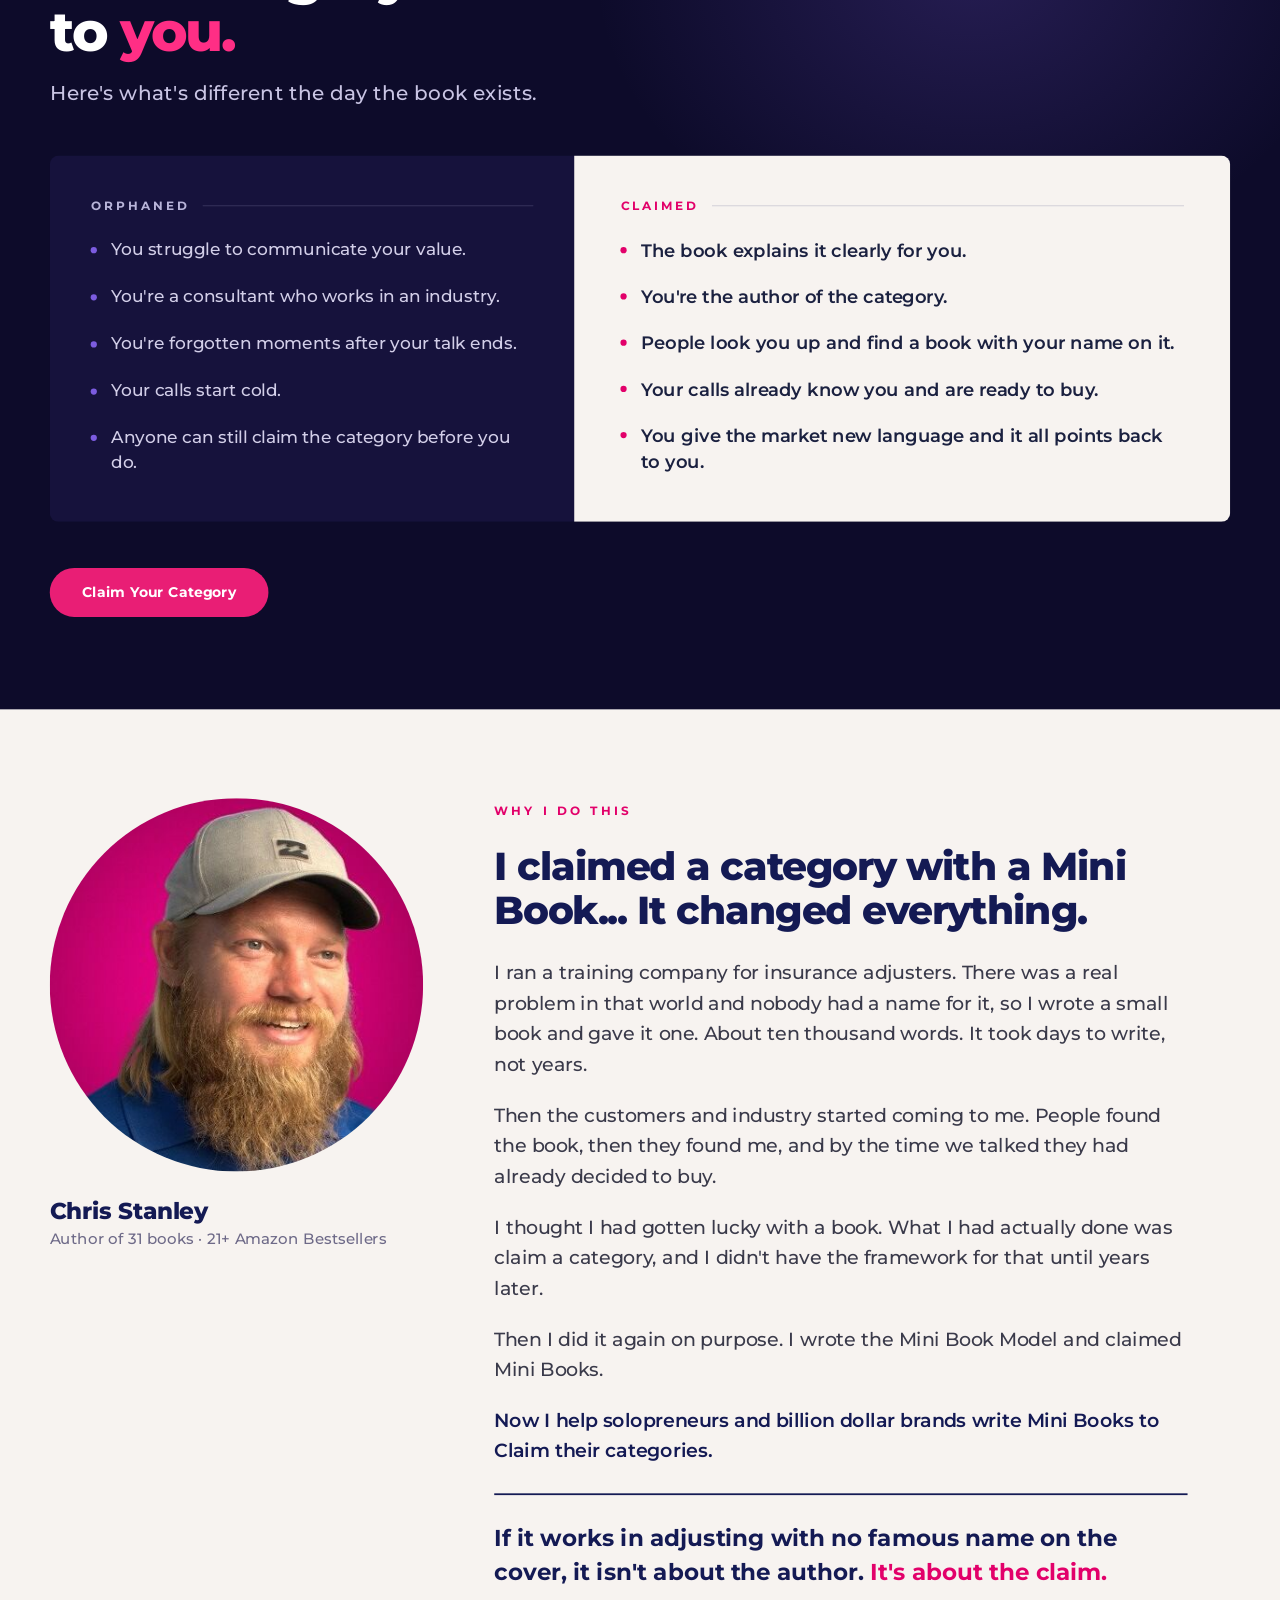
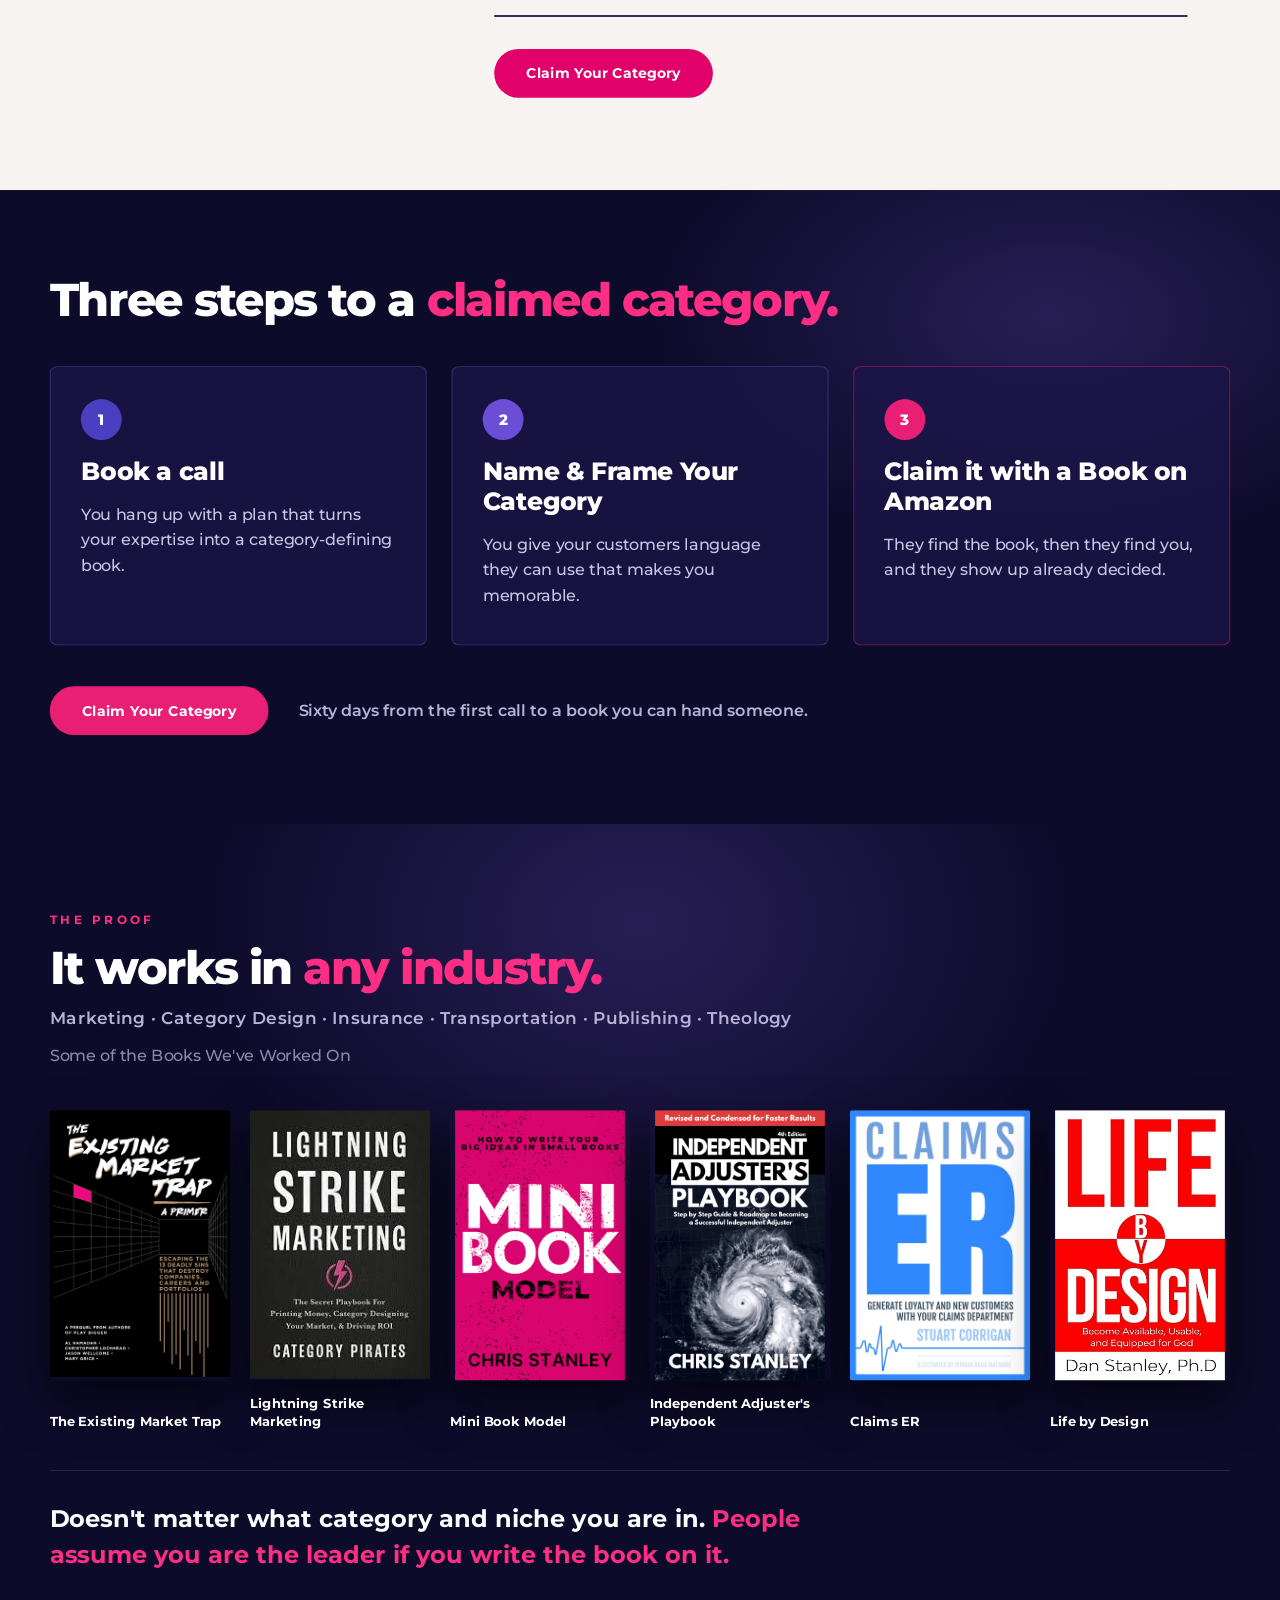
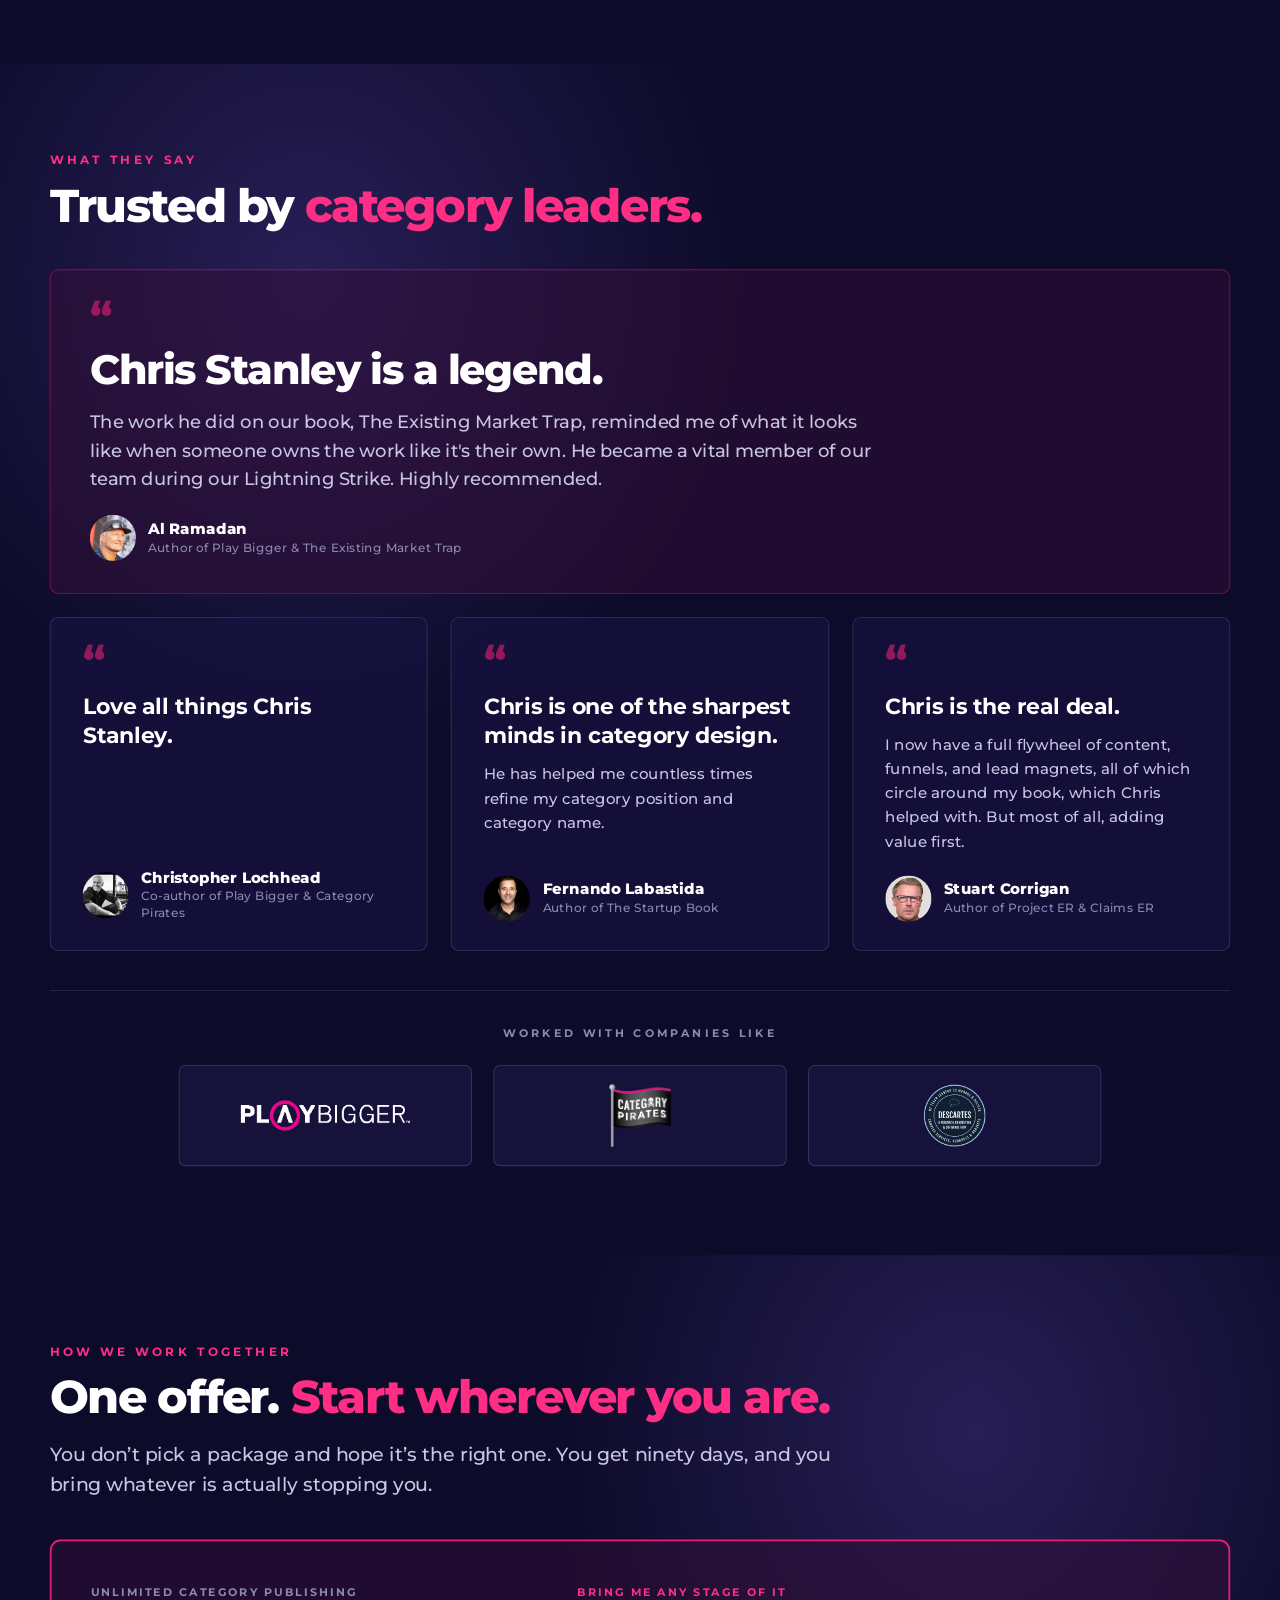
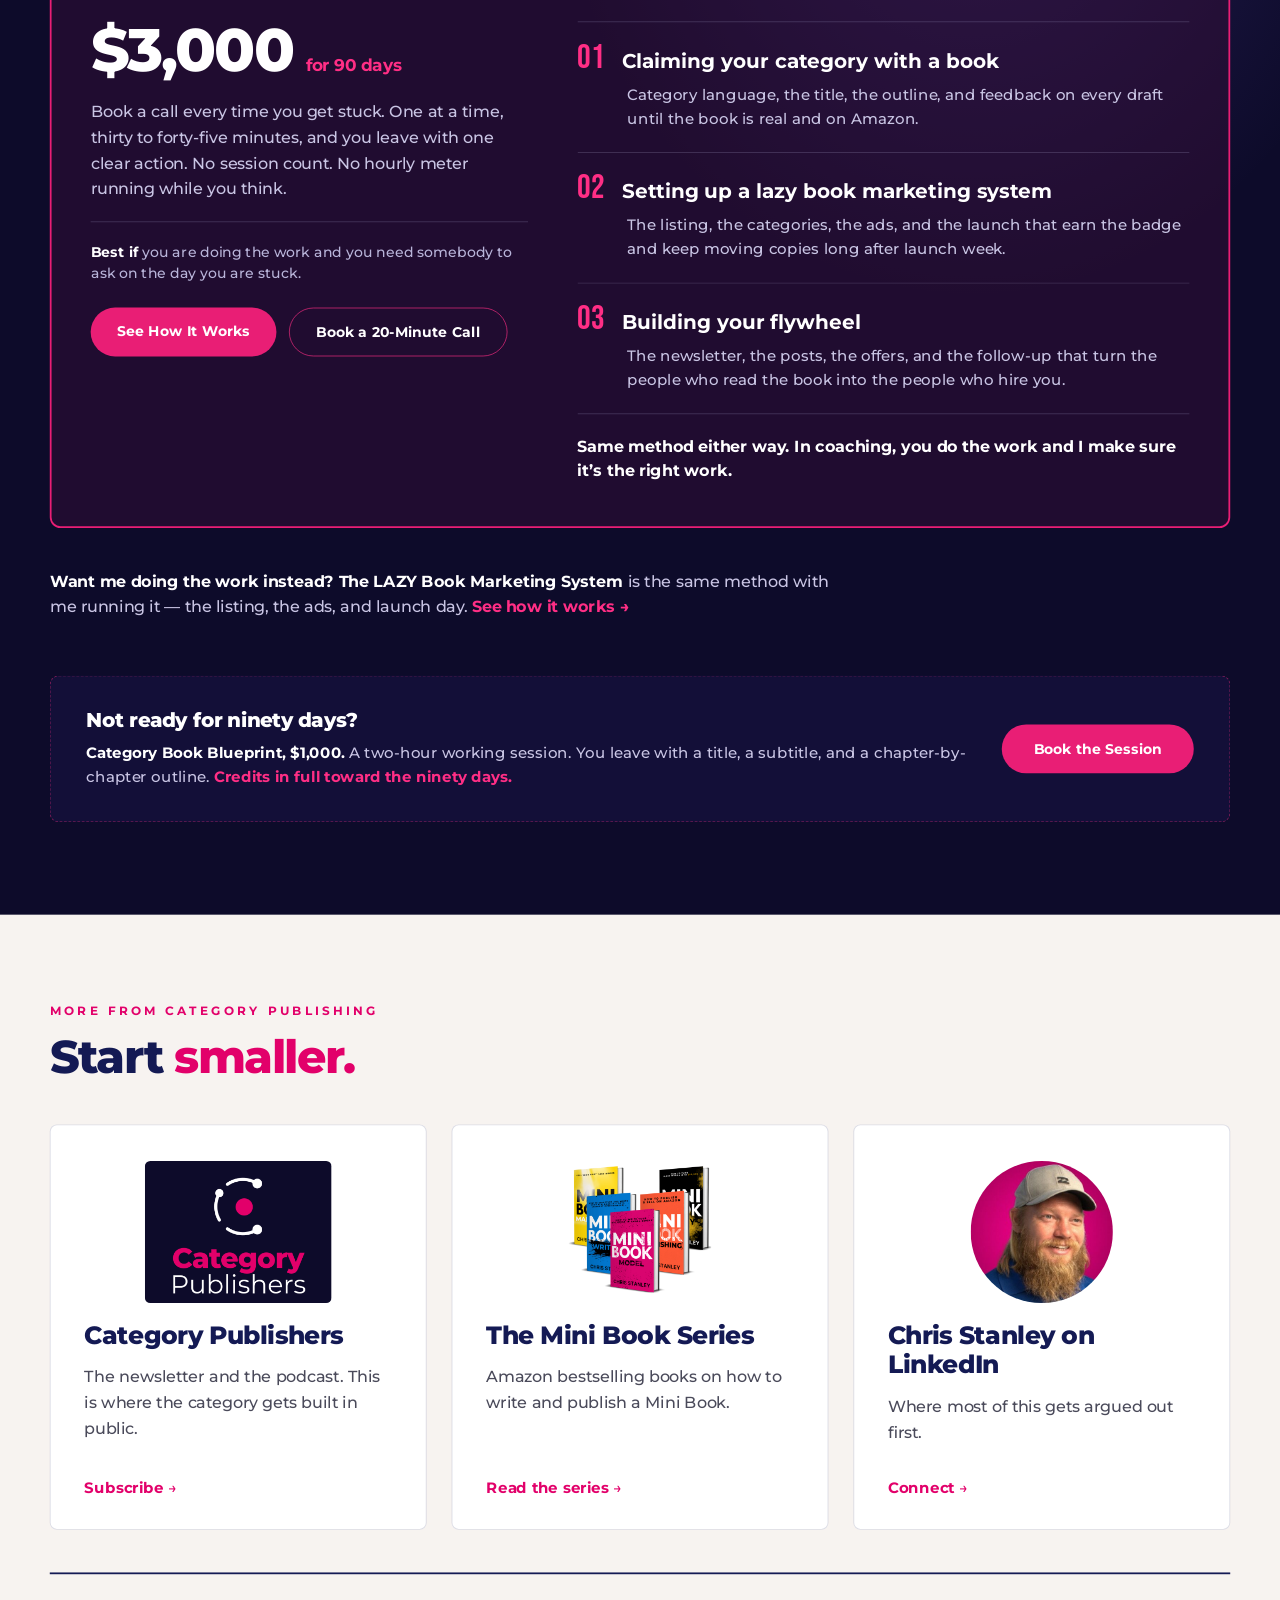
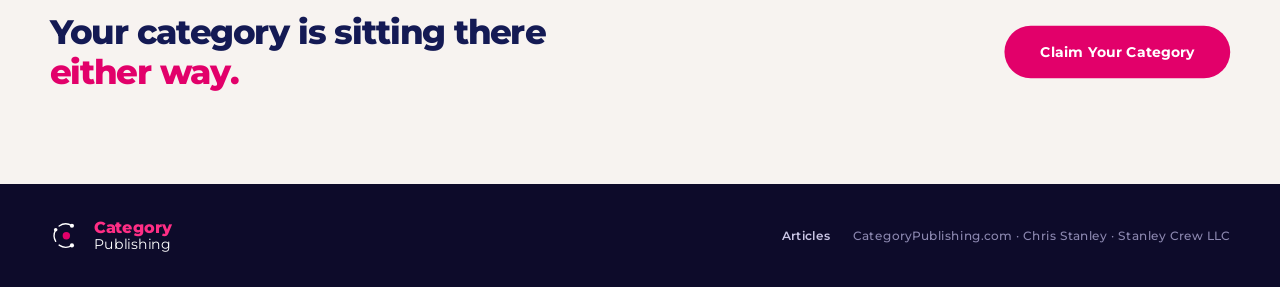
==== commit a5874d6e: "Say who is doing the work, and link the done-for-you side LAZY Book Marketing is the method whether " ====
--- a/index.html
+++ b/index.html
@@ -484,10 +484,12 @@
               </div>
               <div style="font-size: 17px; font-weight: 500; line-height: 1.6; color: #C9C5E4; padding-left: 56px;">The newsletter, the posts, the offers, and the follow-up that turn the people who read the book into the people who hire you.</div>
             </div>
-            <div style="padding-top: 24px; border-top: 1px solid rgba(184,180,217,.2); font-size: 18px; font-weight: 700; line-height: 1.5; color: #FFFFFF;">It&rsquo;s all coaching. You decide what we work on.</div>
-          </div>
-
-        </div>
+            <div style="padding-top: 24px; border-top: 1px solid rgba(184,180,217,.2); font-size: 18px; font-weight: 700; line-height: 1.5; color: #FFFFFF;">Same method either way. In coaching, you do the work and I make sure it&rsquo;s the right work.</div>
+          </div>
+
+        </div>
+
+        <div style="font-size: 18px; font-weight: 500; line-height: 1.6; color: #C9C5E4; max-width: 900px;"><span style="font-weight: 700; color: #FFFFFF;">Want me doing the work instead?</span> <span style="font-weight: 700; color: #FFFFFF;">The LAZY Book Marketing System</span> is the same method with me running it &mdash; the listing, the ads, and launch day. <a href="/book-marketing/" style="font-weight: 700; color: #FF2E85; white-space: nowrap;">See how it works &rarr;</a></div>
 
         <div style="margin-top: 16px; padding: 36px 40px; background: rgba(24,19,64,.66); border: 1px solid rgba(184,180,217,.2); border-radius: 10px; border-style: dashed; border-color: rgba(255,46,133,.5); display: flex; align-items: center; gap: 34px;">
           <div style="display: flex; flex-direction: column; gap: 10px;">
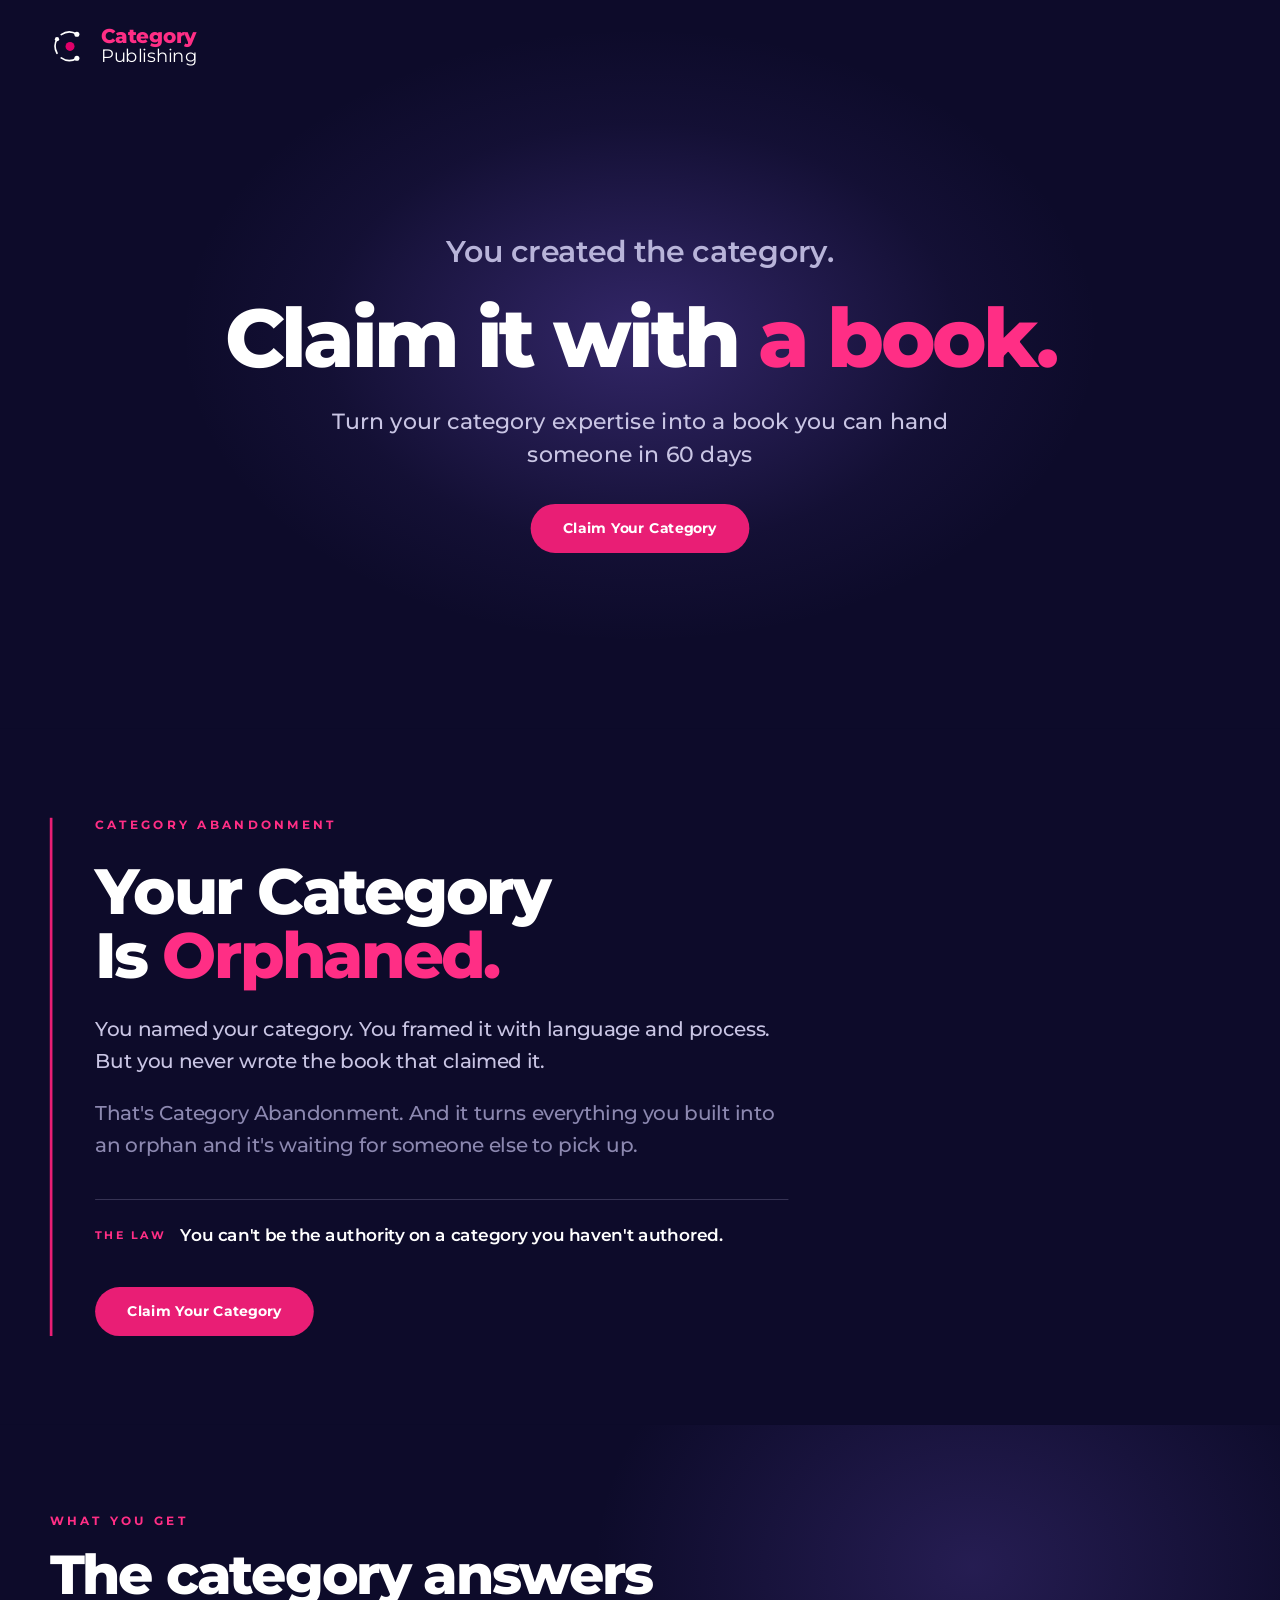
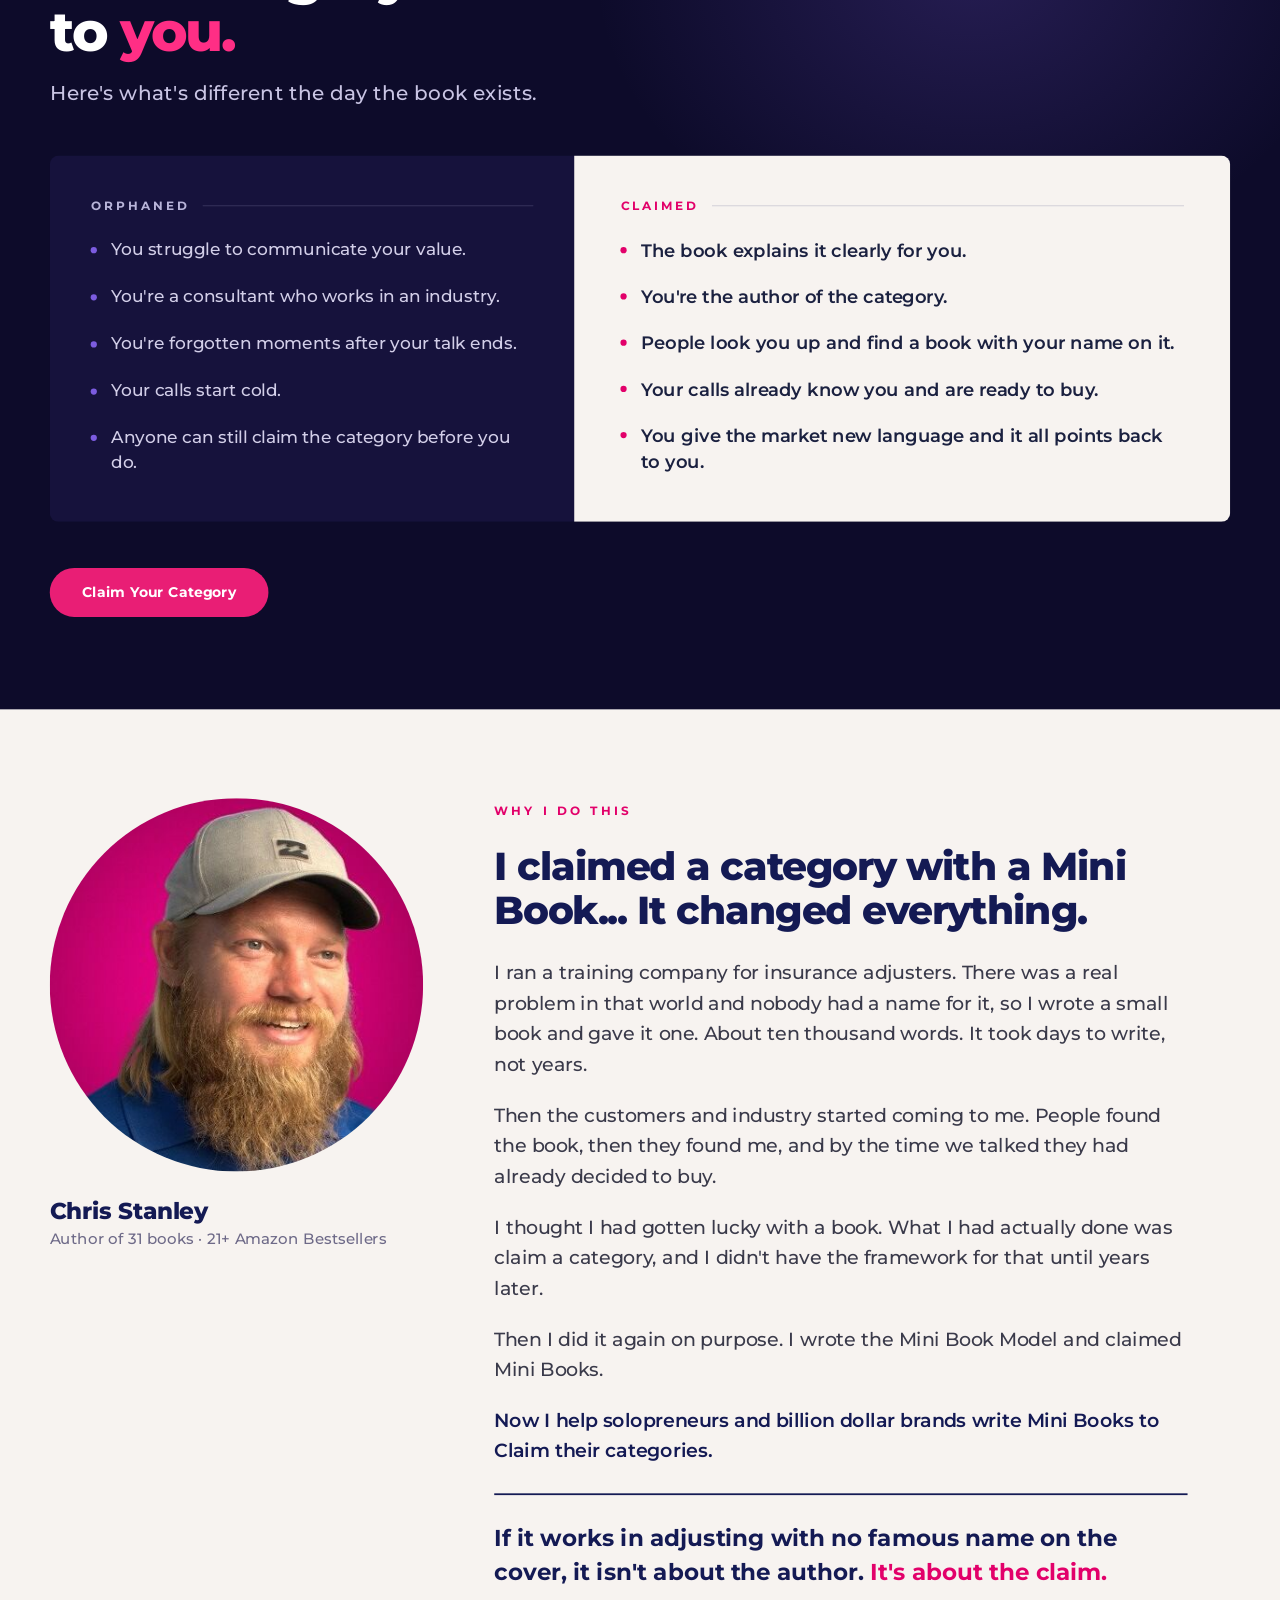
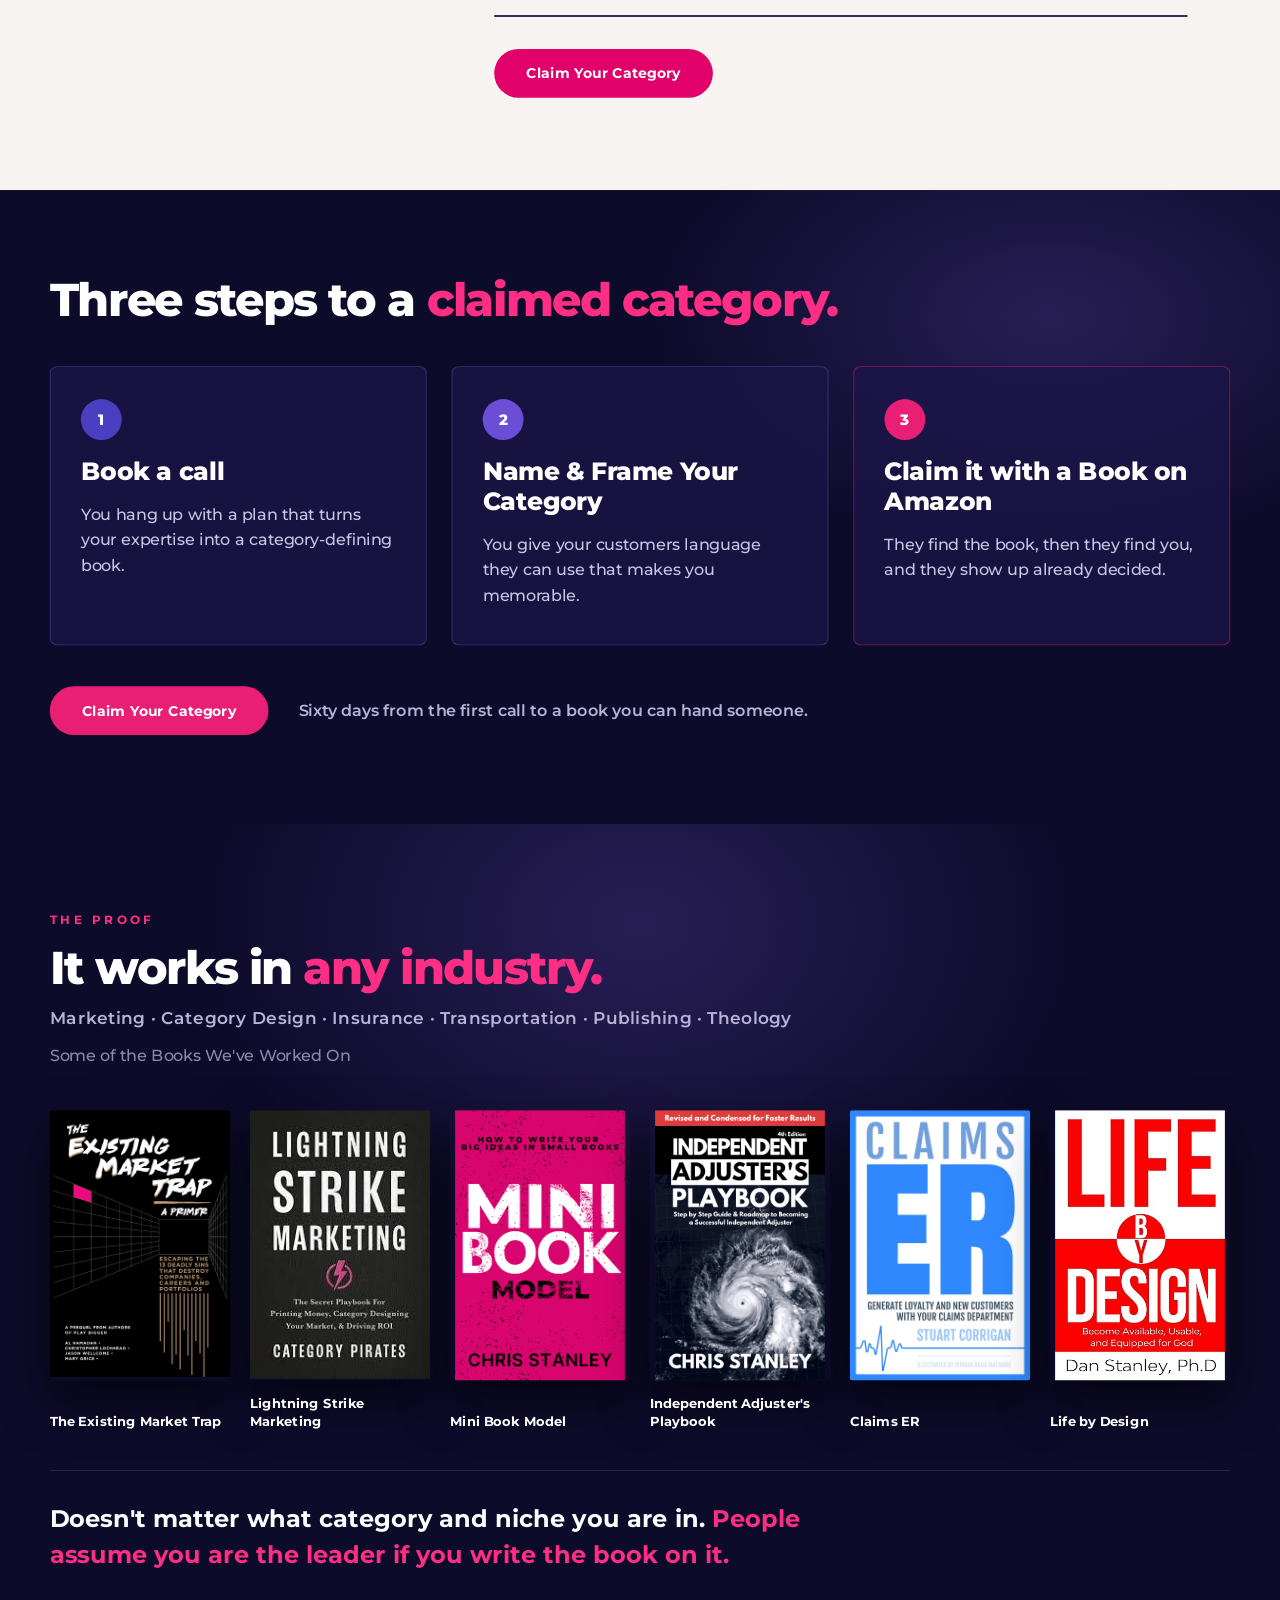
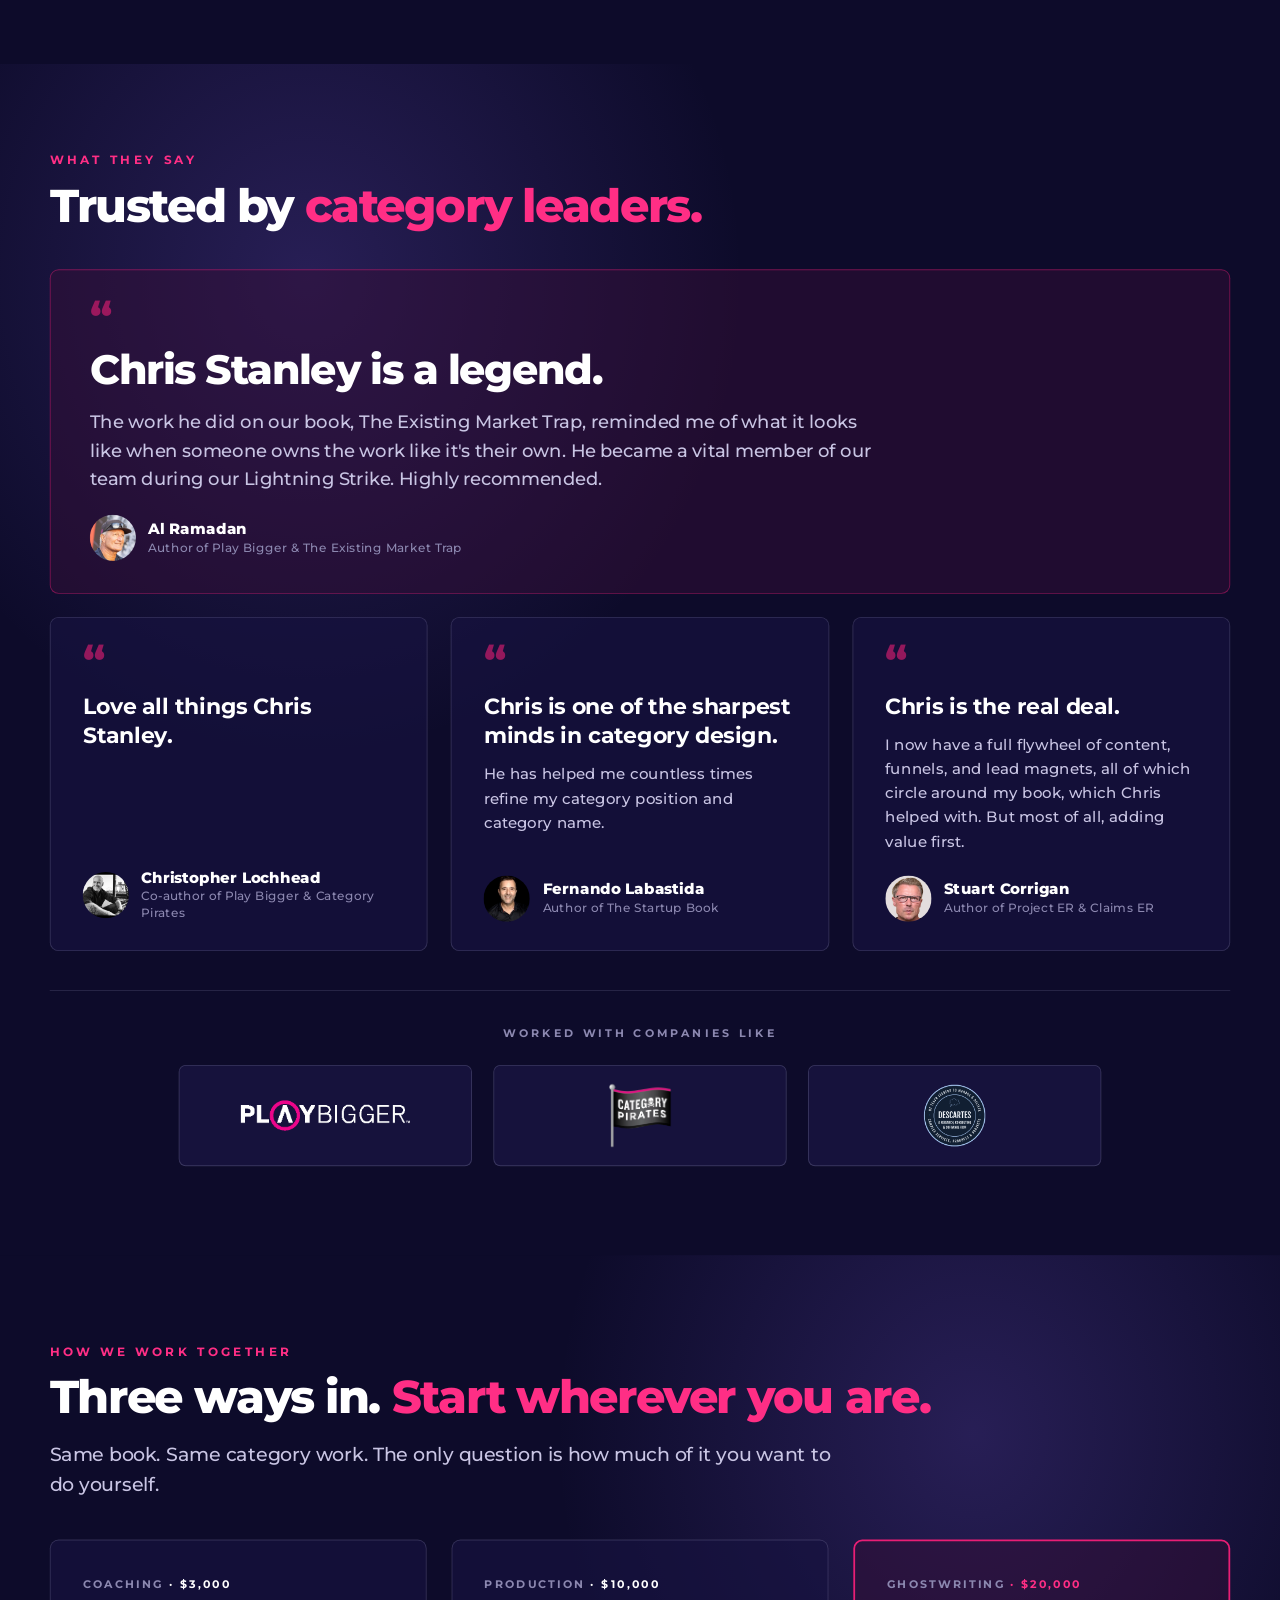
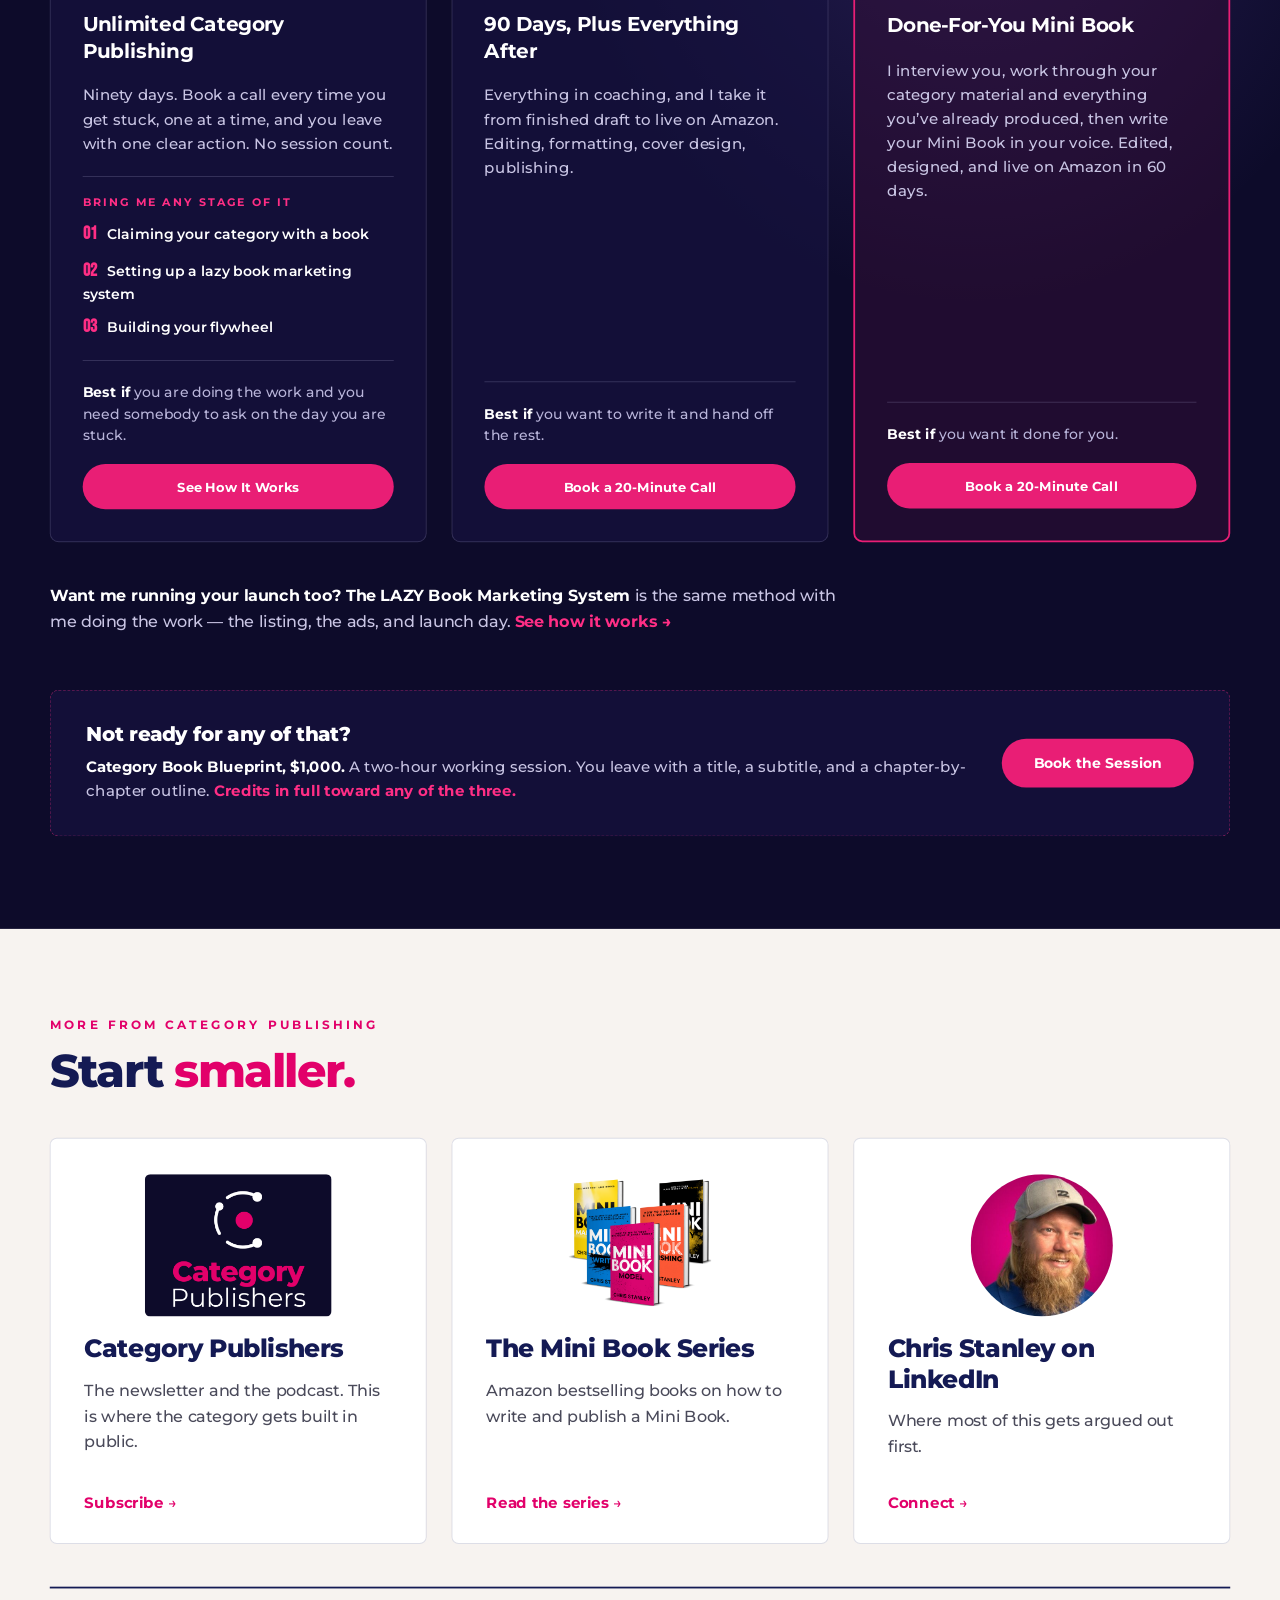
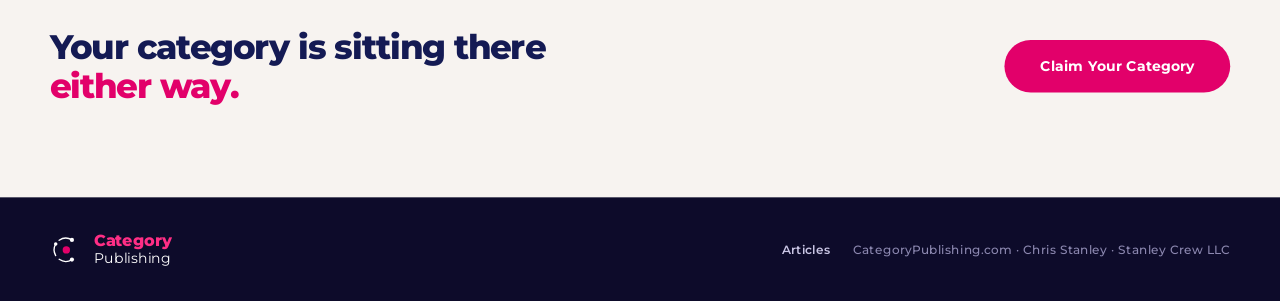
==== commit cb270bfc: "Put coaching, production and ghostwriting back on the homepage Ghostwriting is the main product and " ====
--- a/index.html
+++ b/index.html
@@ -4,7 +4,7 @@
 <meta charset="utf-8">
 <meta name="viewport" content="width=device-width, initial-scale=1">
 <title>Category Publishing — You created the category. Claim it with a book.</title>
-<meta name="description" content="Unlimited Category Publishing coaching. Ninety days, one flat price, and a call every time you get stuck — on the book, the launch, or the flywheel around it.">
+<meta name="description" content="Coaching, production and ghostwriting for the book that claims your category. Three ways in, starting at $3,000 for ninety days of coaching.">
 <meta property="og:title" content="Category Publishing">
 <meta property="og:description" content="You created the category. Claim it with a book.">
 <meta property="og:type" content="website">
@@ -441,60 +441,52 @@
 
         <div style="display: flex; flex-direction: column; gap: 16px;">
           <div id="pricing" style="font-size: 13px; font-weight: 700; letter-spacing: .3em; color: #FF2E85;">HOW WE WORK TOGETHER</div>
-          <div style="font-size: 52px; font-weight: 800; letter-spacing: -.035em; line-height: 1.06; color: #FFFFFF;">One offer. <span style="color: #FF2E85;">Start wherever you are.</span></div>
-          <div style="font-size: 21px; font-weight: 500; line-height: 1.55; color: #C9C5E4; max-width: 900px; padding-top: 6px;">You don&rsquo;t pick a package and hope it&rsquo;s the right one. You get ninety days, and you bring whatever is actually stopping you.</div>
-        </div>
-
-        <div style="background: rgba(52,14,54,.5); border: 2px solid #E91E75; border-radius: 12px; padding: 48px 44px; display: grid; grid-template-columns: 5fr 7fr; gap: 56px; align-items: start;">
-
-          <div style="display: flex; flex-direction: column; gap: 22px;">
-            <div style="font-size: 12px; font-weight: 700; letter-spacing: .22em; line-height: 1.5; color: #8C88B0;">UNLIMITED CATEGORY PUBLISHING</div>
-            <div style="display: flex; align-items: baseline; gap: 14px;">
-              <div style="font-size: 68px; font-weight: 800; letter-spacing: -.04em; line-height: 1; color: #FFFFFF;">$3,000</div>
-              <div style="font-size: 19px; font-weight: 700; color: #FF2E85;">for 90 days</div>
-            </div>
-            <div style="font-size: 18px; font-weight: 500; line-height: 1.6; color: #C9C5E4;">Book a call every time you get stuck. One at a time, thirty to forty-five minutes, and you leave with one clear action. No session count. No hourly meter running while you think.</div>
-            <div style="padding-top: 22px; border-top: 1px solid rgba(184,180,217,.2); font-size: 16px; font-weight: 500; line-height: 1.5; color: #B8B4D9;"><span style="font-weight: 700; color: #FFFFFF;">Best if</span> you are doing the work and you need somebody to ask on the day you are stuck.</div>
-            <div style="display: flex; gap: 14px; padding-top: 4px;">
-              <a class="cta" href="/coaching/" style="font-size: 16px; font-weight: 700; color: #FFFFFF; padding: 17px 30px; background: #E91E75; border-radius: 999px; text-align: center;">See How It Works</a>
-              <a class="cta" href="https://calendly.com/iapath/category-publishing" target="_blank" rel="noopener" style="font-size: 16px; font-weight: 700; color: #FFFFFF; padding: 17px 30px; background: transparent; border: 1px solid rgba(255,46,133,.7); border-radius: 999px; text-align: center;">Book a 20-Minute Call</a>
-            </div>
-          </div>
-
-          <div style="display: flex; flex-direction: column; gap: 24px;">
-            <div style="font-size: 12px; font-weight: 700; letter-spacing: .22em; line-height: 1.5; color: #FF2E85;">BRING ME ANY STAGE OF IT</div>
-            <div style="display: flex; flex-direction: column; gap: 10px; padding-top: 24px; border-top: 1px solid rgba(184,180,217,.2);">
-              <div style="display: flex; align-items: baseline; gap: 18px;">
-                <span style="font-family: 'Bebas Neue', sans-serif; font-size: 38px; line-height: .82; letter-spacing: .02em; color: #FF2E85;">01</span>
-                <div style="font-size: 23px; font-weight: 700; letter-spacing: -.015em; line-height: 1.25; color: #FFFFFF;">Claiming your category with a book</div>
-              </div>
-              <div style="font-size: 17px; font-weight: 500; line-height: 1.6; color: #C9C5E4; padding-left: 56px;">Category language, the title, the outline, and feedback on every draft until the book is real and on Amazon.</div>
-            </div>
-            <div style="display: flex; flex-direction: column; gap: 10px; padding-top: 24px; border-top: 1px solid rgba(184,180,217,.2);">
-              <div style="display: flex; align-items: baseline; gap: 18px;">
-                <span style="font-family: 'Bebas Neue', sans-serif; font-size: 38px; line-height: .82; letter-spacing: .02em; color: #FF2E85;">02</span>
-                <div style="font-size: 23px; font-weight: 700; letter-spacing: -.015em; line-height: 1.25; color: #FFFFFF;">Setting up a lazy book marketing system</div>
-              </div>
-              <div style="font-size: 17px; font-weight: 500; line-height: 1.6; color: #C9C5E4; padding-left: 56px;">The listing, the categories, the ads, and the launch that earn the badge and keep moving copies long after launch week.</div>
-            </div>
-            <div style="display: flex; flex-direction: column; gap: 10px; padding-top: 24px; border-top: 1px solid rgba(184,180,217,.2);">
-              <div style="display: flex; align-items: baseline; gap: 18px;">
-                <span style="font-family: 'Bebas Neue', sans-serif; font-size: 38px; line-height: .82; letter-spacing: .02em; color: #FF2E85;">03</span>
-                <div style="font-size: 23px; font-weight: 700; letter-spacing: -.015em; line-height: 1.25; color: #FFFFFF;">Building your flywheel</div>
-              </div>
-              <div style="font-size: 17px; font-weight: 500; line-height: 1.6; color: #C9C5E4; padding-left: 56px;">The newsletter, the posts, the offers, and the follow-up that turn the people who read the book into the people who hire you.</div>
-            </div>
-            <div style="padding-top: 24px; border-top: 1px solid rgba(184,180,217,.2); font-size: 18px; font-weight: 700; line-height: 1.5; color: #FFFFFF;">Same method either way. In coaching, you do the work and I make sure it&rsquo;s the right work.</div>
-          </div>
-
-        </div>
-
-        <div style="font-size: 18px; font-weight: 500; line-height: 1.6; color: #C9C5E4; max-width: 900px;"><span style="font-weight: 700; color: #FFFFFF;">Want me doing the work instead?</span> <span style="font-weight: 700; color: #FFFFFF;">The LAZY Book Marketing System</span> is the same method with me running it &mdash; the listing, the ads, and launch day. <a href="/book-marketing/" style="font-weight: 700; color: #FF2E85; white-space: nowrap;">See how it works &rarr;</a></div>
+          <div style="font-size: 52px; font-weight: 800; letter-spacing: -.035em; line-height: 1.06; color: #FFFFFF;">Three ways in. <span style="color: #FF2E85;">Start wherever you are.</span></div>
+          <div style="font-size: 21px; font-weight: 500; line-height: 1.55; color: #C9C5E4; max-width: 900px; padding-top: 6px;">Same book. Same category work. The only question is how much of it you want to do yourself.</div>
+        </div>
+
+        <div style="display: grid; grid-template-columns: repeat(3, 1fr); gap: 28px; align-items: stretch;">
+          <div style="background: rgba(24,19,64,.66); border: 1px solid rgba(184,180,217,.2); border-radius: 10px; padding: 40px 36px 36px; display: flex; flex-direction: column; gap: 22px;">
+            <div style="font-size: 12px; font-weight: 700; letter-spacing: .22em; line-height: 1.5; color: #8C88B0;">COACHING <span style="color: #FFFFFF;">&middot; $3,000</span></div>
+            <div style="font-size: 22px; font-weight: 700; line-height: 1.35; color: #FFFFFF;">Unlimited Category Publishing</div>
+            <div style="font-size: 17px; font-weight: 500; line-height: 1.6; color: #C9C5E4;">Ninety days. Book a call every time you get stuck, one at a time, and you leave with one clear action. No session count.</div>
+            <div style="padding-top: 20px; border-top: 1px solid rgba(184,180,217,.2); display: flex; flex-direction: column; gap: 12px;">
+              <div style="font-size: 12px; font-weight: 700; letter-spacing: .22em; line-height: 1.5; color: #FF2E85;">BRING ME ANY STAGE OF IT</div>
+              <div style="font-size: 16px; font-weight: 600; line-height: 1.45; color: #FFFFFF;"><span style="font-family: 'Bebas Neue', sans-serif; font-size: 20px; letter-spacing: .04em; color: #FF2E85; margin-right: 10px;">01</span>Claiming your category with a book</div>
+              <div style="font-size: 16px; font-weight: 600; line-height: 1.45; color: #FFFFFF;"><span style="font-family: 'Bebas Neue', sans-serif; font-size: 20px; letter-spacing: .04em; color: #FF2E85; margin-right: 10px;">02</span>Setting up a lazy book marketing system</div>
+              <div style="font-size: 16px; font-weight: 600; line-height: 1.45; color: #FFFFFF;"><span style="font-family: 'Bebas Neue', sans-serif; font-size: 20px; letter-spacing: .04em; color: #FF2E85; margin-right: 10px;">03</span>Building your flywheel</div>
+            </div>
+            <div style="margin-top: auto; padding-top: 24px; border-top: 1px solid rgba(184,180,217,.2); display: flex; flex-direction: column; gap: 20px;">
+              <div style="font-size: 16px; font-weight: 500; line-height: 1.5; color: #B8B4D9;"><span style="font-weight: 700; color: #FFFFFF;">Best if</span> you are doing the work and you need somebody to ask on the day you are stuck.</div>
+              <a class="cta" href="/coaching/" style="font-size: 15px; font-weight: 700; color: #FFFFFF; padding: 16px 24px; background: #E91E75; border-radius: 999px; text-align: center;">See How It Works</a>
+            </div>
+          </div>
+          <div style="background: rgba(24,19,64,.66); border: 1px solid rgba(184,180,217,.2); border-radius: 10px; padding: 40px 36px 36px; display: flex; flex-direction: column; gap: 22px;">
+            <div style="font-size: 12px; font-weight: 700; letter-spacing: .22em; line-height: 1.5; color: #8C88B0;">PRODUCTION <span style="color: #FFFFFF;">&middot; $10,000</span></div>
+            <div style="font-size: 22px; font-weight: 700; line-height: 1.35; color: #FFFFFF;">90 Days, Plus Everything After</div>
+            <div style="font-size: 17px; font-weight: 500; line-height: 1.6; color: #C9C5E4;">Everything in coaching, and I take it from finished draft to live on Amazon. Editing, formatting, cover design, publishing.</div>
+            <div style="margin-top: auto; padding-top: 24px; border-top: 1px solid rgba(184,180,217,.2); display: flex; flex-direction: column; gap: 20px;">
+              <div style="font-size: 16px; font-weight: 500; line-height: 1.5; color: #B8B4D9;"><span style="font-weight: 700; color: #FFFFFF;">Best if</span> you want to write it and hand off the rest.</div>
+              <a class="cta" href="https://calendly.com/iapath/category-publishing" target="_blank" rel="noopener" style="font-size: 15px; font-weight: 700; color: #FFFFFF; padding: 16px 24px; background: #E91E75; border-radius: 999px; text-align: center;">Book a 20-Minute Call</a>
+            </div>
+          </div>
+          <div style="background: rgba(52,14,54,.5); border: 2px solid #E91E75; border-radius: 10px; padding: 40px 36px 36px; display: flex; flex-direction: column; gap: 22px;">
+            <div style="font-size: 12px; font-weight: 700; letter-spacing: .22em; line-height: 1.5; color: #8C88B0;">GHOSTWRITING <span style="color: #FF2E85;">&middot; $20,000</span></div>
+            <div style="font-size: 22px; font-weight: 700; line-height: 1.35; color: #FFFFFF;">Done-For-You Mini Book</div>
+            <div style="font-size: 17px; font-weight: 500; line-height: 1.6; color: #C9C5E4;">I interview you, work through your category material and everything you&rsquo;ve already produced, then write your Mini Book in your voice. Edited, designed, and live on Amazon in 60 days.</div>
+            <div style="margin-top: auto; padding-top: 24px; border-top: 1px solid rgba(184,180,217,.2); display: flex; flex-direction: column; gap: 20px;">
+              <div style="font-size: 16px; font-weight: 500; line-height: 1.5; color: #B8B4D9;"><span style="font-weight: 700; color: #FFFFFF;">Best if</span> you want it done for you.</div>
+              <a class="cta" href="https://calendly.com/iapath/category-publishing" target="_blank" rel="noopener" style="font-size: 15px; font-weight: 700; color: #FFFFFF; padding: 16px 24px; background: #E91E75; border-radius: 999px; text-align: center;">Book a 20-Minute Call</a>
+            </div>
+          </div>
+        </div>
+
+        <div style="font-size: 18px; font-weight: 500; line-height: 1.6; color: #C9C5E4; max-width: 900px;"><span style="font-weight: 700; color: #FFFFFF;">Want me running your launch too?</span> <span style="font-weight: 700; color: #FFFFFF;">The LAZY Book Marketing System</span> is the same method with me doing the work &mdash; the listing, the ads, and launch day. <a href="/book-marketing/" style="font-weight: 700; color: #FF2E85; white-space: nowrap;">See how it works &rarr;</a></div>
 
         <div style="margin-top: 16px; padding: 36px 40px; background: rgba(24,19,64,.66); border: 1px solid rgba(184,180,217,.2); border-radius: 10px; border-style: dashed; border-color: rgba(255,46,133,.5); display: flex; align-items: center; gap: 34px;">
           <div style="display: flex; flex-direction: column; gap: 10px;">
-            <div style="font-size: 22px; font-weight: 800; letter-spacing: -.01em; color: #FFFFFF;">Not ready for ninety days?</div>
-            <div style="font-size: 17px; font-weight: 500; line-height: 1.6; color: #C9C5E4;"><span style="font-weight: 700; color: #FFFFFF;">Category Book Blueprint, $1,000.</span> A two-hour working session. You leave with a title, a subtitle, and a chapter-by-chapter outline. <span style="font-weight: 700; color: #FF2E85;">Credits in full toward the ninety days.</span></div>
+            <div style="font-size: 22px; font-weight: 800; letter-spacing: -.01em; color: #FFFFFF;">Not ready for any of that?</div>
+            <div style="font-size: 17px; font-weight: 500; line-height: 1.6; color: #C9C5E4;"><span style="font-weight: 700; color: #FFFFFF;">Category Book Blueprint, $1,000.</span> A two-hour working session. You leave with a title, a subtitle, and a chapter-by-chapter outline. <span style="font-weight: 700; color: #FF2E85;">Credits in full toward any of the three.</span></div>
           </div>
           <a class="cta" href="https://calendly.com/iapath/book-coaching-call" target="_blank" rel="noopener" style="font-size: 16px; font-weight: 700; color: #FFFFFF; padding: 18px 36px; background: #E91E75; border-radius: 999px; white-space: nowrap;">Book the Session</a>
         </div>
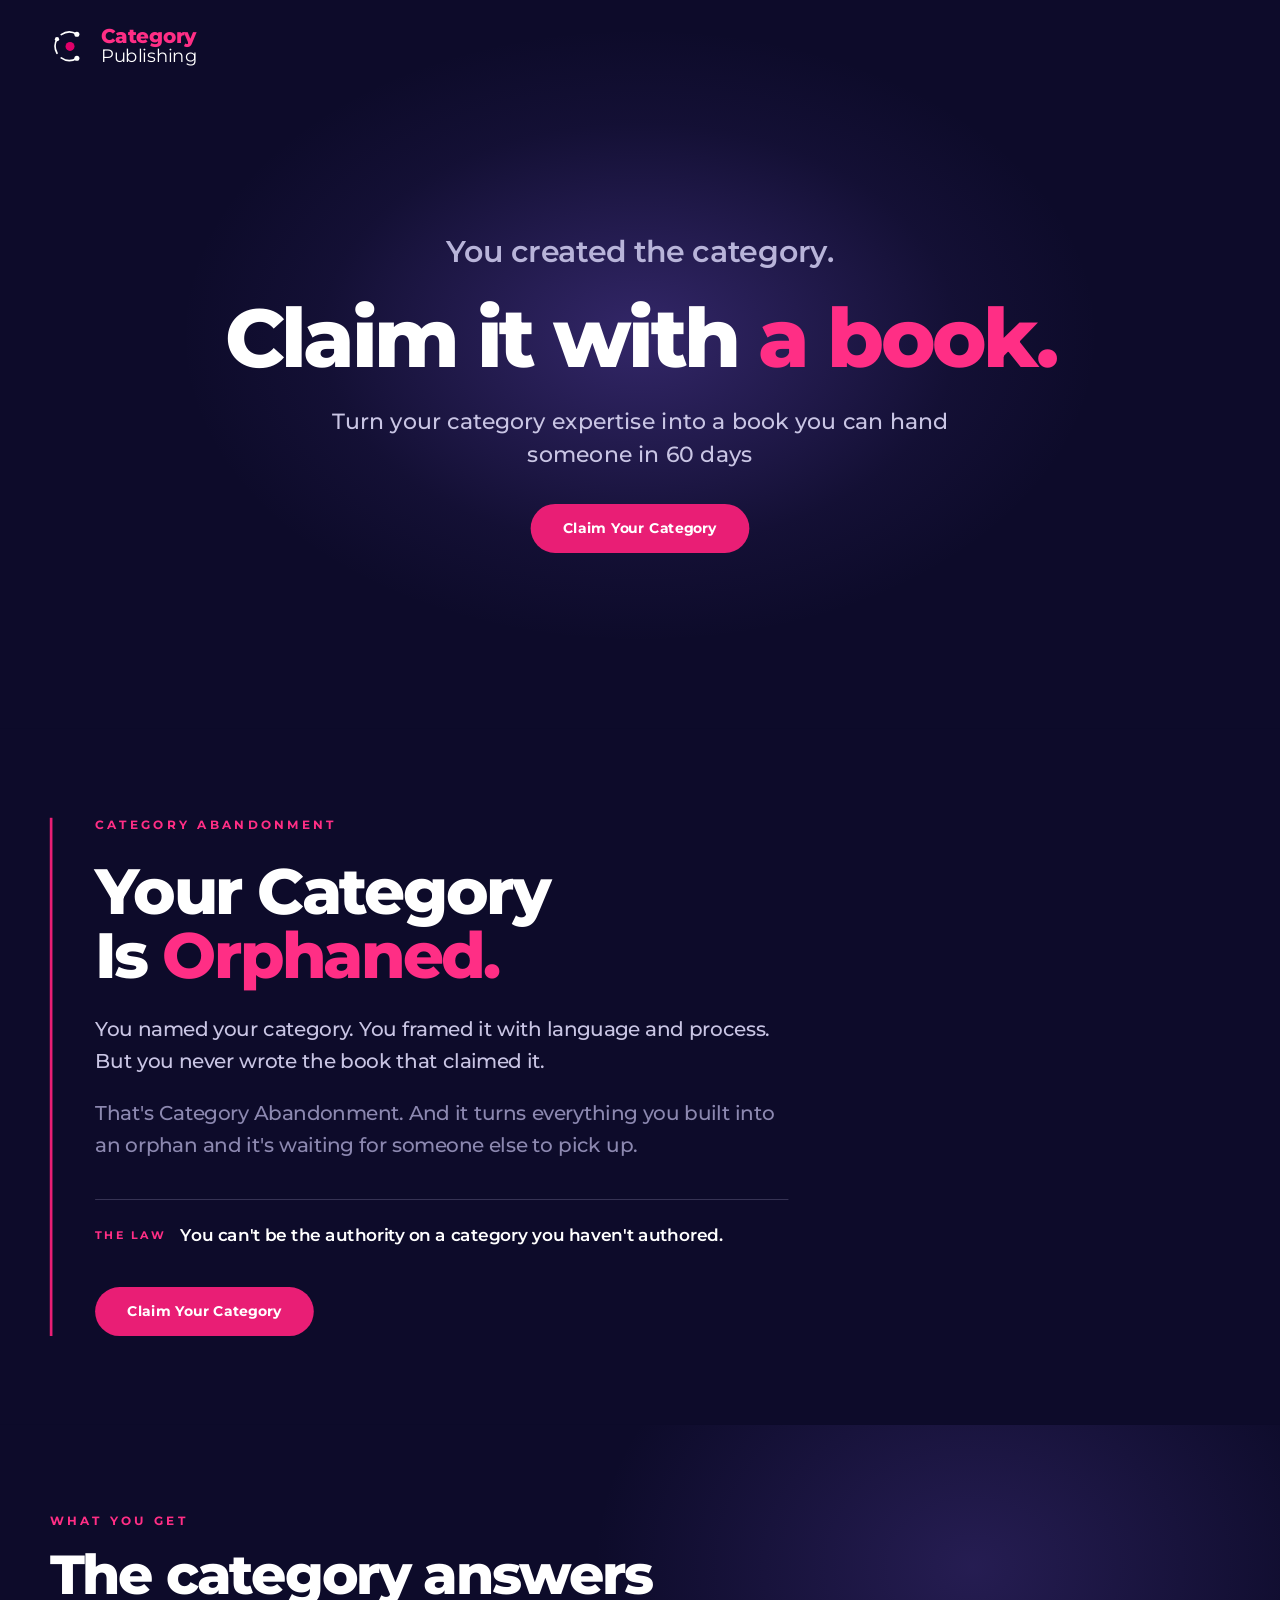
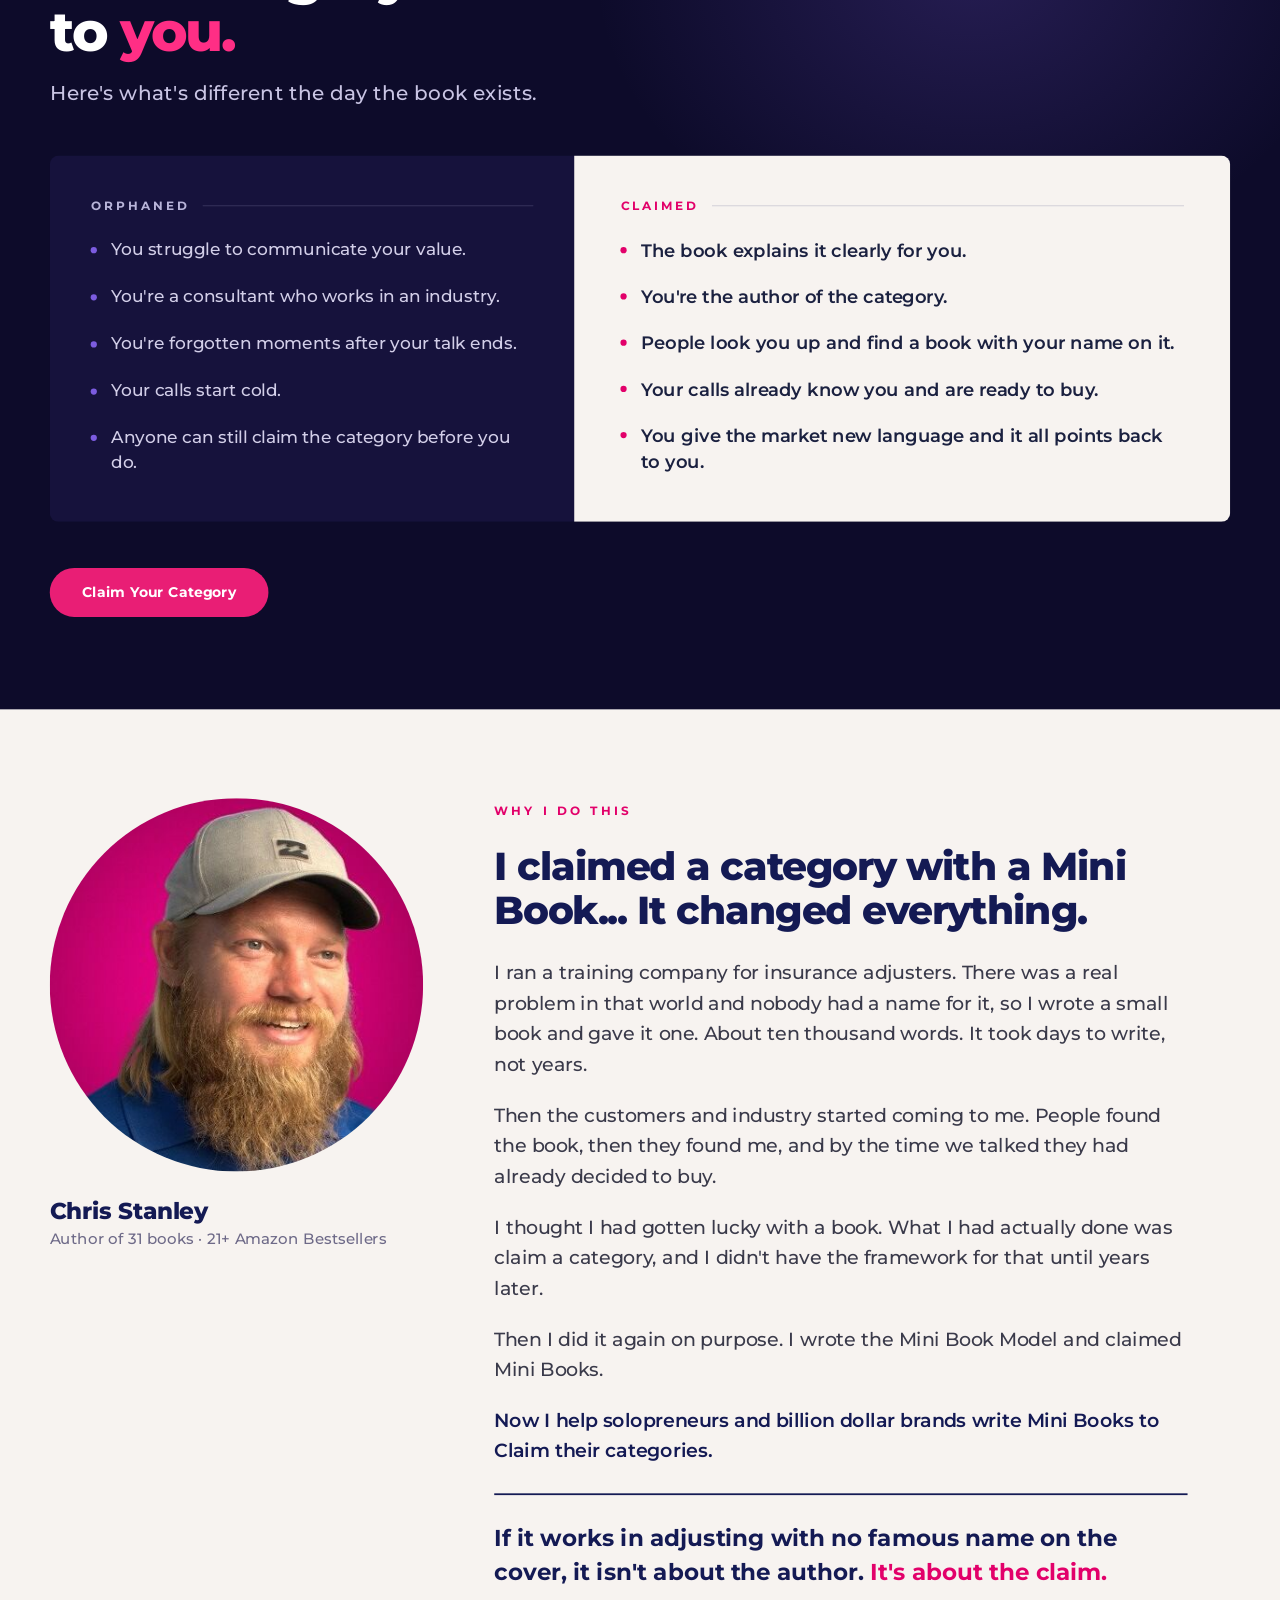
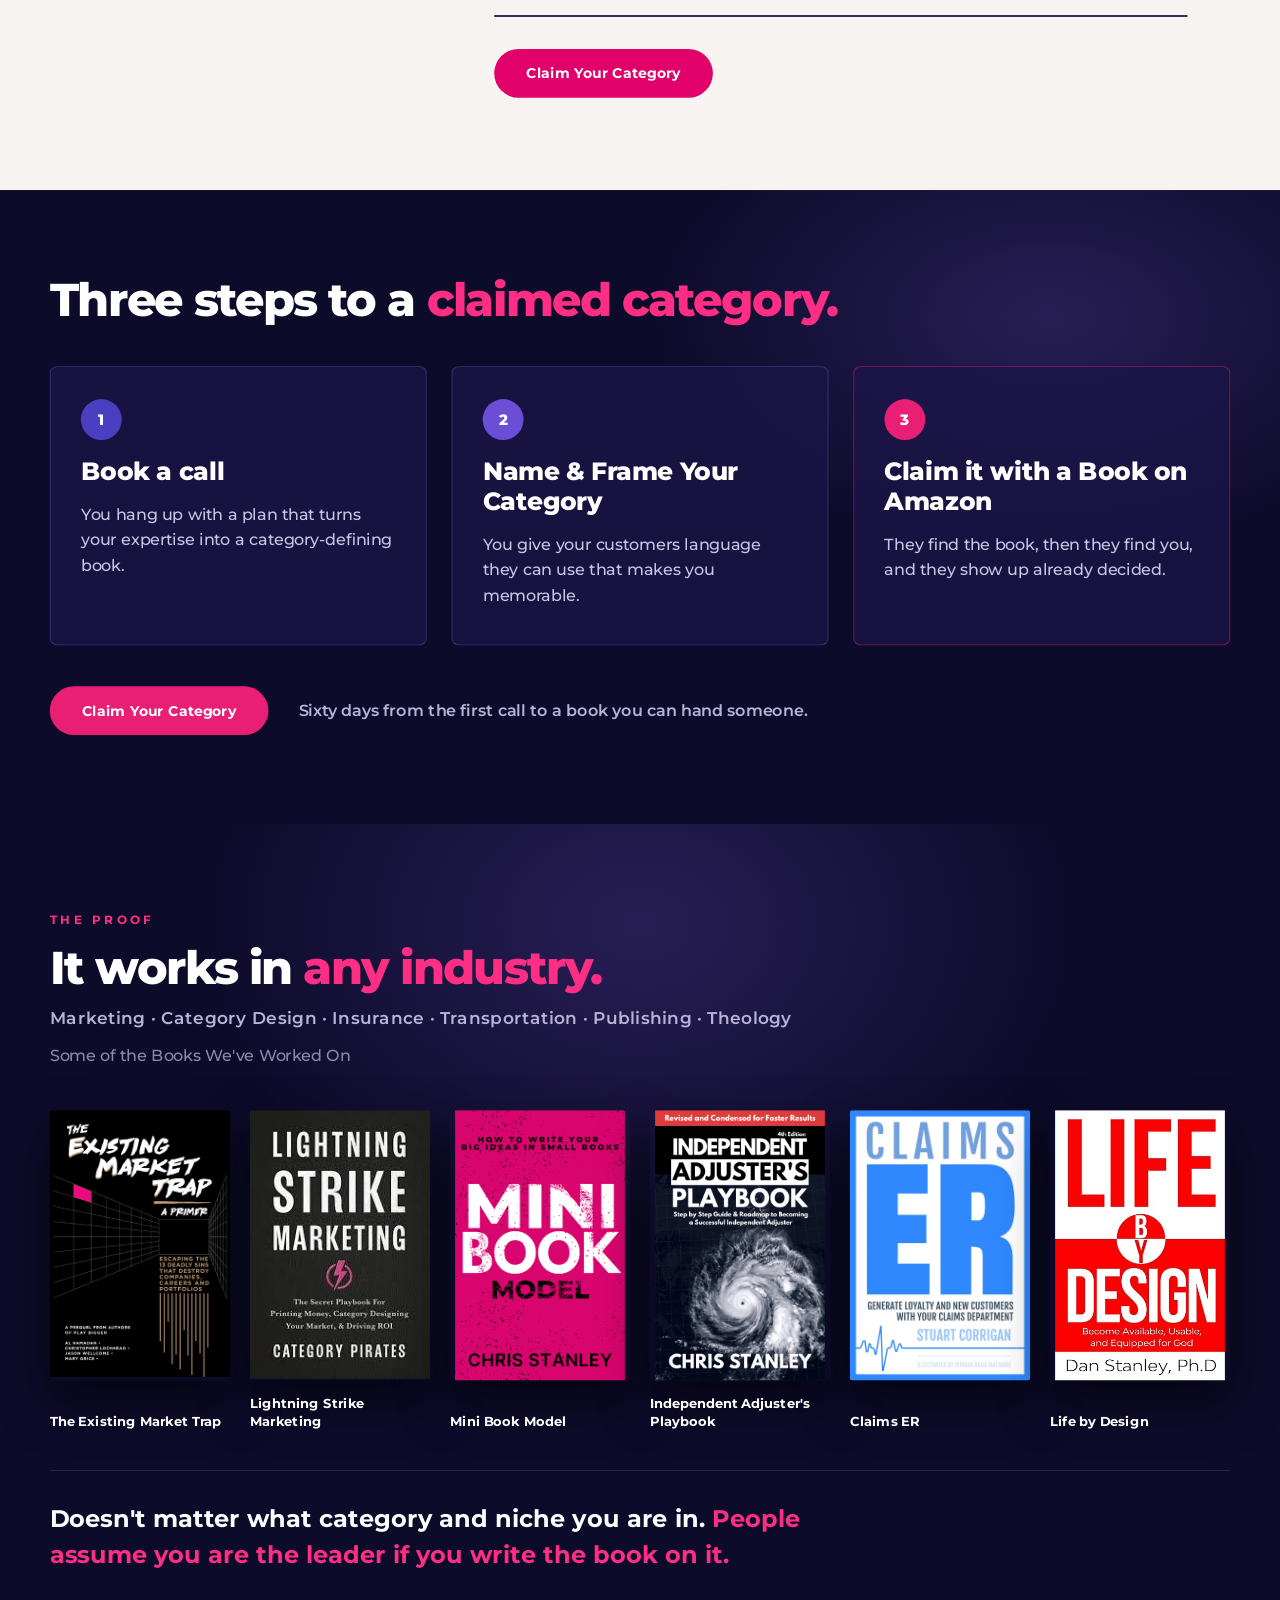
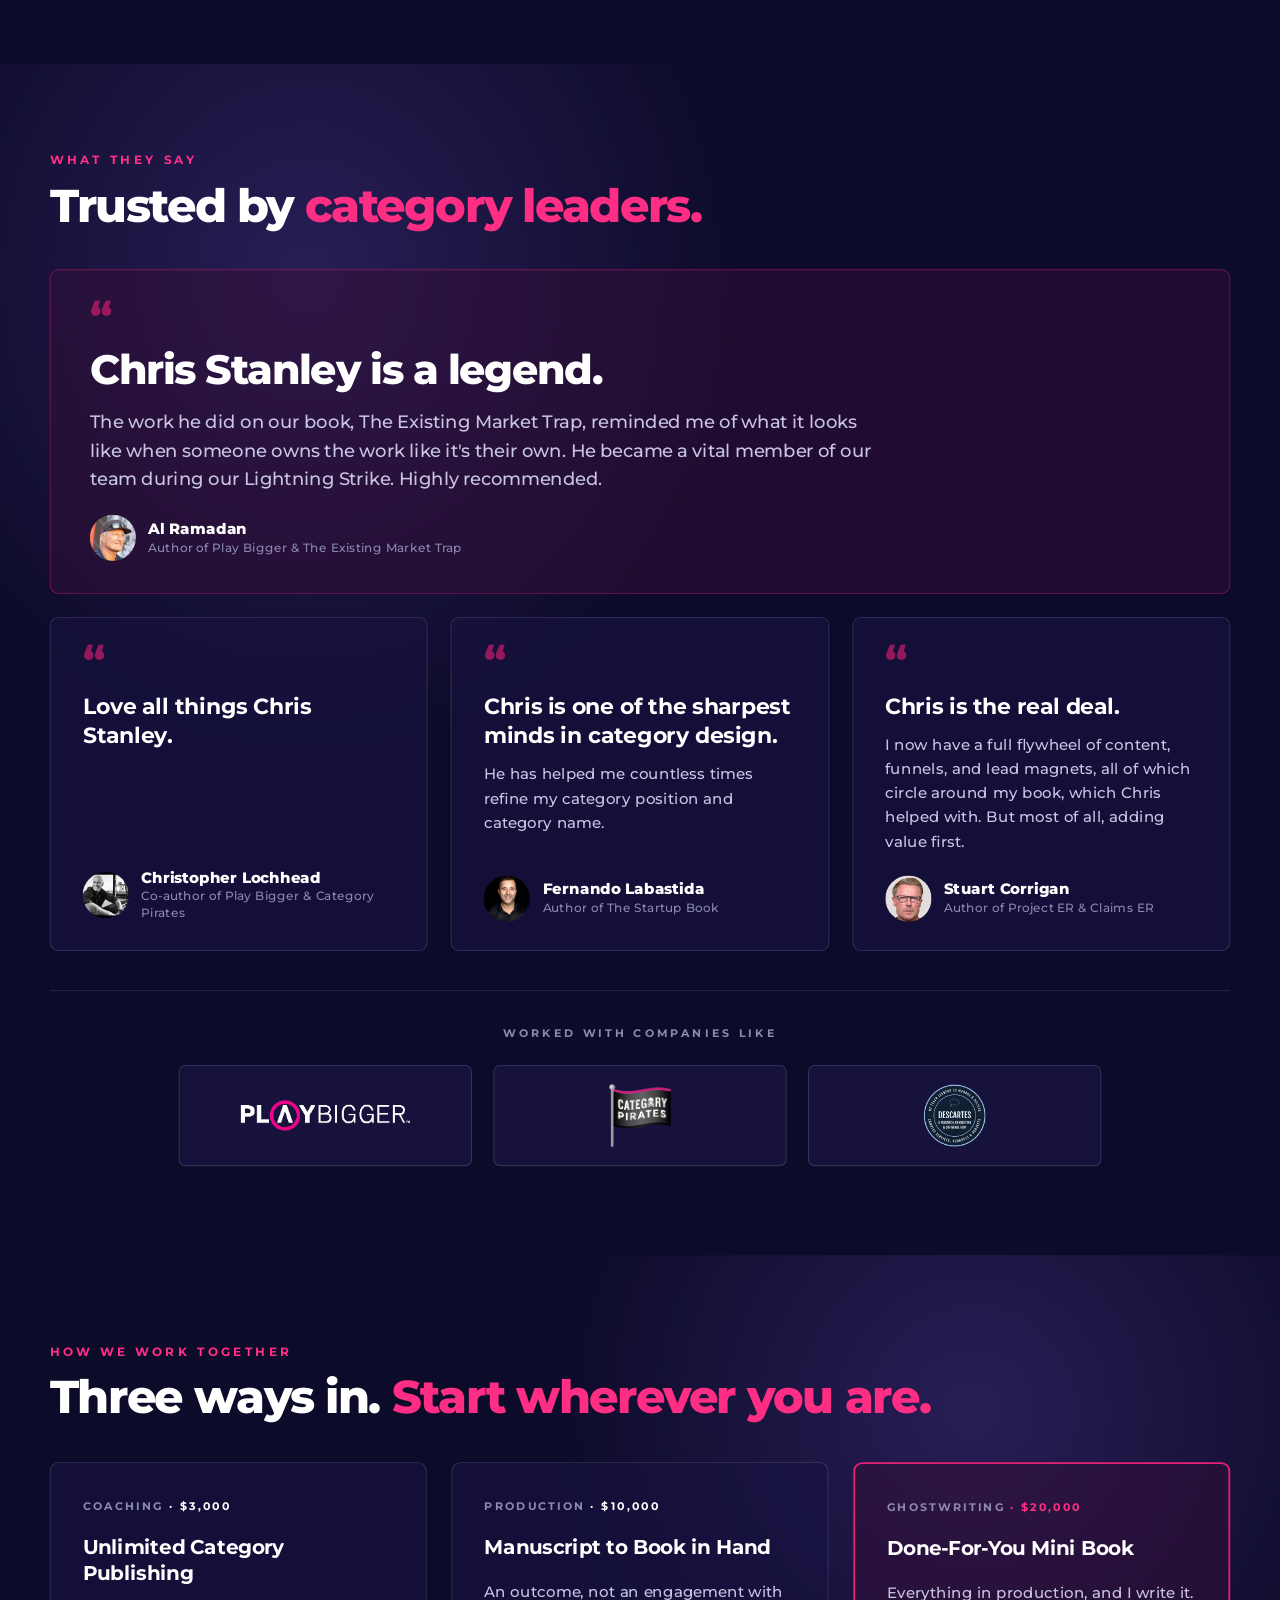
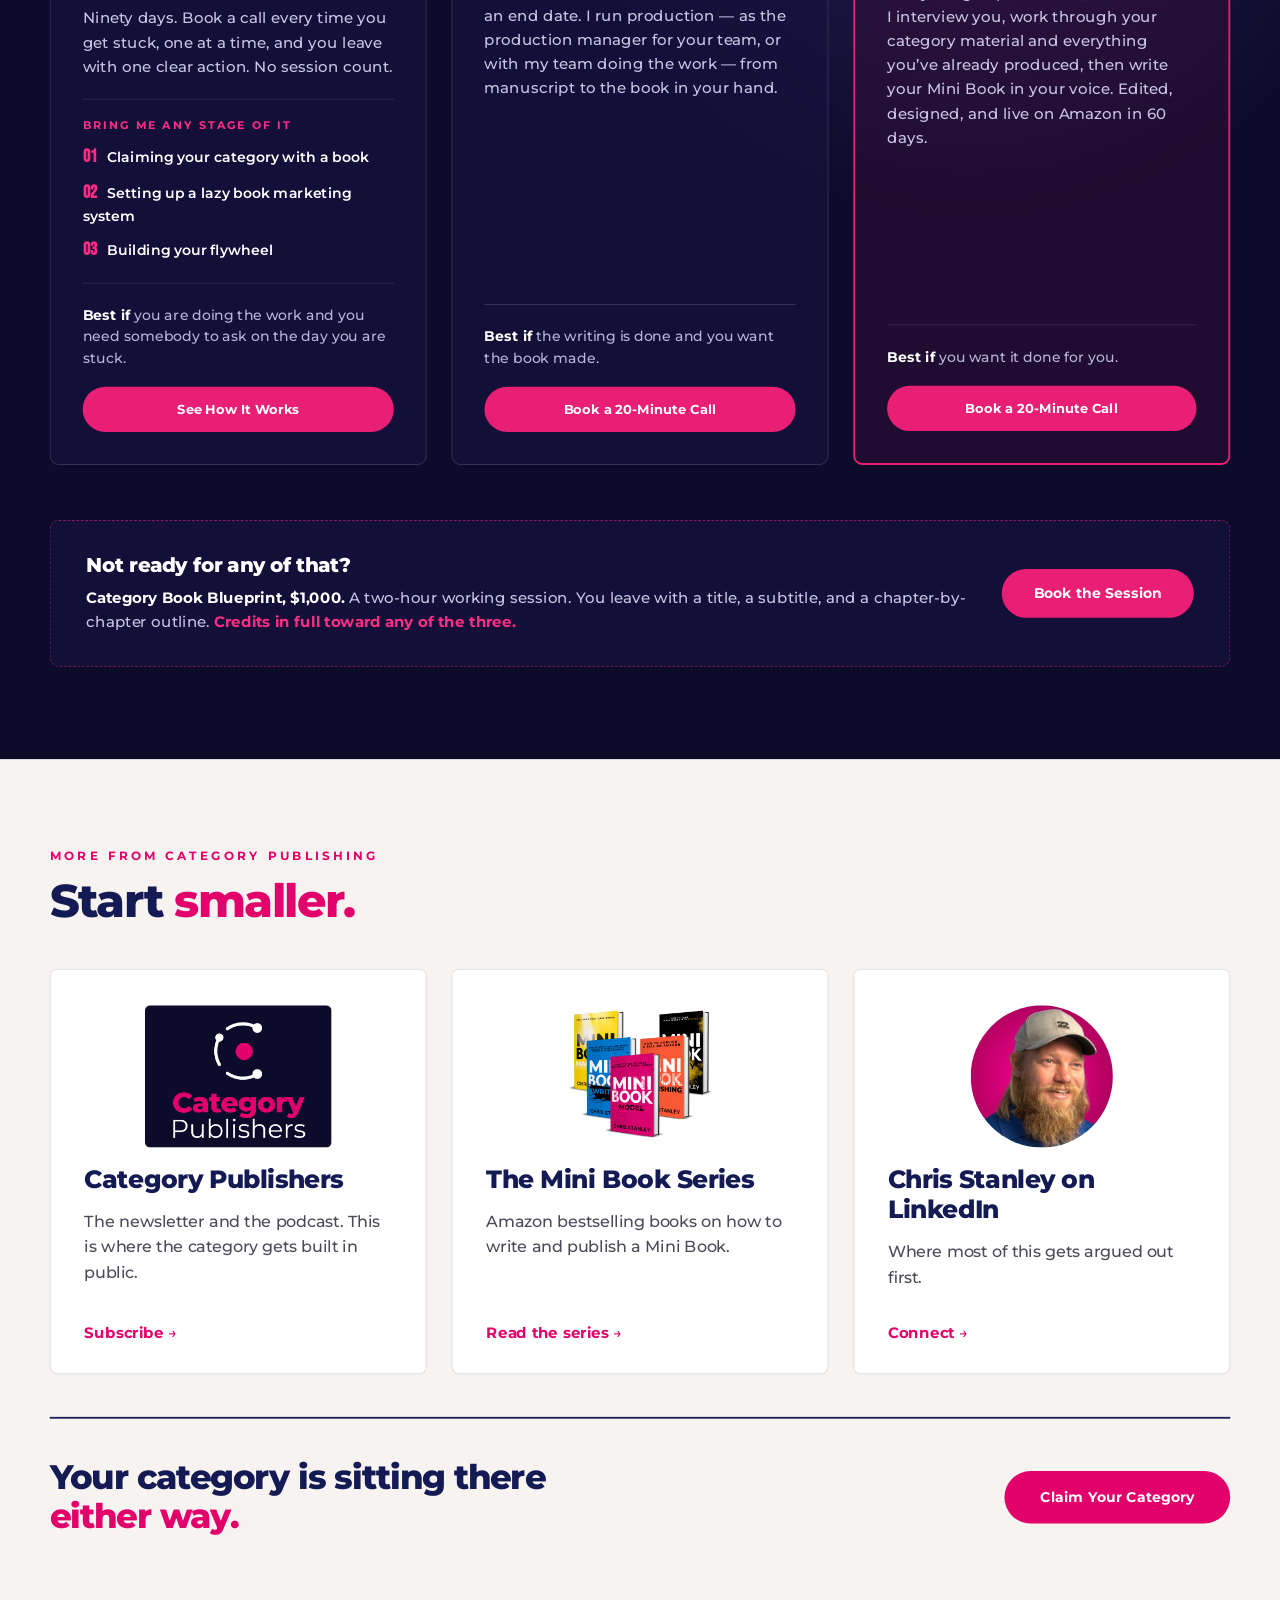
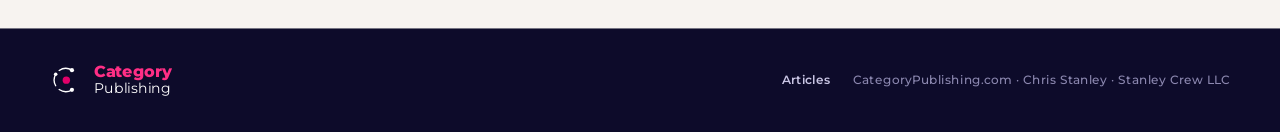
==== commit ca6ffdd8: "Correct what production is, and take LAZY off the homepage Production was described as "90 Days, Plu" ====
--- a/index.html
+++ b/index.html
@@ -442,7 +442,6 @@
         <div style="display: flex; flex-direction: column; gap: 16px;">
           <div id="pricing" style="font-size: 13px; font-weight: 700; letter-spacing: .3em; color: #FF2E85;">HOW WE WORK TOGETHER</div>
           <div style="font-size: 52px; font-weight: 800; letter-spacing: -.035em; line-height: 1.06; color: #FFFFFF;">Three ways in. <span style="color: #FF2E85;">Start wherever you are.</span></div>
-          <div style="font-size: 21px; font-weight: 500; line-height: 1.55; color: #C9C5E4; max-width: 900px; padding-top: 6px;">Same book. Same category work. The only question is how much of it you want to do yourself.</div>
         </div>
 
         <div style="display: grid; grid-template-columns: repeat(3, 1fr); gap: 28px; align-items: stretch;">
@@ -463,25 +462,23 @@
           </div>
           <div style="background: rgba(24,19,64,.66); border: 1px solid rgba(184,180,217,.2); border-radius: 10px; padding: 40px 36px 36px; display: flex; flex-direction: column; gap: 22px;">
             <div style="font-size: 12px; font-weight: 700; letter-spacing: .22em; line-height: 1.5; color: #8C88B0;">PRODUCTION <span style="color: #FFFFFF;">&middot; $10,000</span></div>
-            <div style="font-size: 22px; font-weight: 700; line-height: 1.35; color: #FFFFFF;">90 Days, Plus Everything After</div>
-            <div style="font-size: 17px; font-weight: 500; line-height: 1.6; color: #C9C5E4;">Everything in coaching, and I take it from finished draft to live on Amazon. Editing, formatting, cover design, publishing.</div>
+            <div style="font-size: 22px; font-weight: 700; line-height: 1.35; color: #FFFFFF;">Manuscript to Book in Hand</div>
+            <div style="font-size: 17px; font-weight: 500; line-height: 1.6; color: #C9C5E4;">An outcome, not an engagement with an end date. I run production &mdash; as the production manager for your team, or with my team doing the work &mdash; from manuscript to the book in your hand.</div>
             <div style="margin-top: auto; padding-top: 24px; border-top: 1px solid rgba(184,180,217,.2); display: flex; flex-direction: column; gap: 20px;">
-              <div style="font-size: 16px; font-weight: 500; line-height: 1.5; color: #B8B4D9;"><span style="font-weight: 700; color: #FFFFFF;">Best if</span> you want to write it and hand off the rest.</div>
+              <div style="font-size: 16px; font-weight: 500; line-height: 1.5; color: #B8B4D9;"><span style="font-weight: 700; color: #FFFFFF;">Best if</span> the writing is done and you want the book made.</div>
               <a class="cta" href="https://calendly.com/iapath/category-publishing" target="_blank" rel="noopener" style="font-size: 15px; font-weight: 700; color: #FFFFFF; padding: 16px 24px; background: #E91E75; border-radius: 999px; text-align: center;">Book a 20-Minute Call</a>
             </div>
           </div>
           <div style="background: rgba(52,14,54,.5); border: 2px solid #E91E75; border-radius: 10px; padding: 40px 36px 36px; display: flex; flex-direction: column; gap: 22px;">
             <div style="font-size: 12px; font-weight: 700; letter-spacing: .22em; line-height: 1.5; color: #8C88B0;">GHOSTWRITING <span style="color: #FF2E85;">&middot; $20,000</span></div>
             <div style="font-size: 22px; font-weight: 700; line-height: 1.35; color: #FFFFFF;">Done-For-You Mini Book</div>
-            <div style="font-size: 17px; font-weight: 500; line-height: 1.6; color: #C9C5E4;">I interview you, work through your category material and everything you&rsquo;ve already produced, then write your Mini Book in your voice. Edited, designed, and live on Amazon in 60 days.</div>
+            <div style="font-size: 17px; font-weight: 500; line-height: 1.6; color: #C9C5E4;">Everything in production, and I write it. I interview you, work through your category material and everything you&rsquo;ve already produced, then write your Mini Book in your voice. Edited, designed, and live on Amazon in 60 days.</div>
             <div style="margin-top: auto; padding-top: 24px; border-top: 1px solid rgba(184,180,217,.2); display: flex; flex-direction: column; gap: 20px;">
               <div style="font-size: 16px; font-weight: 500; line-height: 1.5; color: #B8B4D9;"><span style="font-weight: 700; color: #FFFFFF;">Best if</span> you want it done for you.</div>
               <a class="cta" href="https://calendly.com/iapath/category-publishing" target="_blank" rel="noopener" style="font-size: 15px; font-weight: 700; color: #FFFFFF; padding: 16px 24px; background: #E91E75; border-radius: 999px; text-align: center;">Book a 20-Minute Call</a>
             </div>
           </div>
         </div>
-
-        <div style="font-size: 18px; font-weight: 500; line-height: 1.6; color: #C9C5E4; max-width: 900px;"><span style="font-weight: 700; color: #FFFFFF;">Want me running your launch too?</span> <span style="font-weight: 700; color: #FFFFFF;">The LAZY Book Marketing System</span> is the same method with me doing the work &mdash; the listing, the ads, and launch day. <a href="/book-marketing/" style="font-weight: 700; color: #FF2E85; white-space: nowrap;">See how it works &rarr;</a></div>
 
         <div style="margin-top: 16px; padding: 36px 40px; background: rgba(24,19,64,.66); border: 1px solid rgba(184,180,217,.2); border-radius: 10px; border-style: dashed; border-color: rgba(255,46,133,.5); display: flex; align-items: center; gap: 34px;">
           <div style="display: flex; flex-direction: column; gap: 10px;">
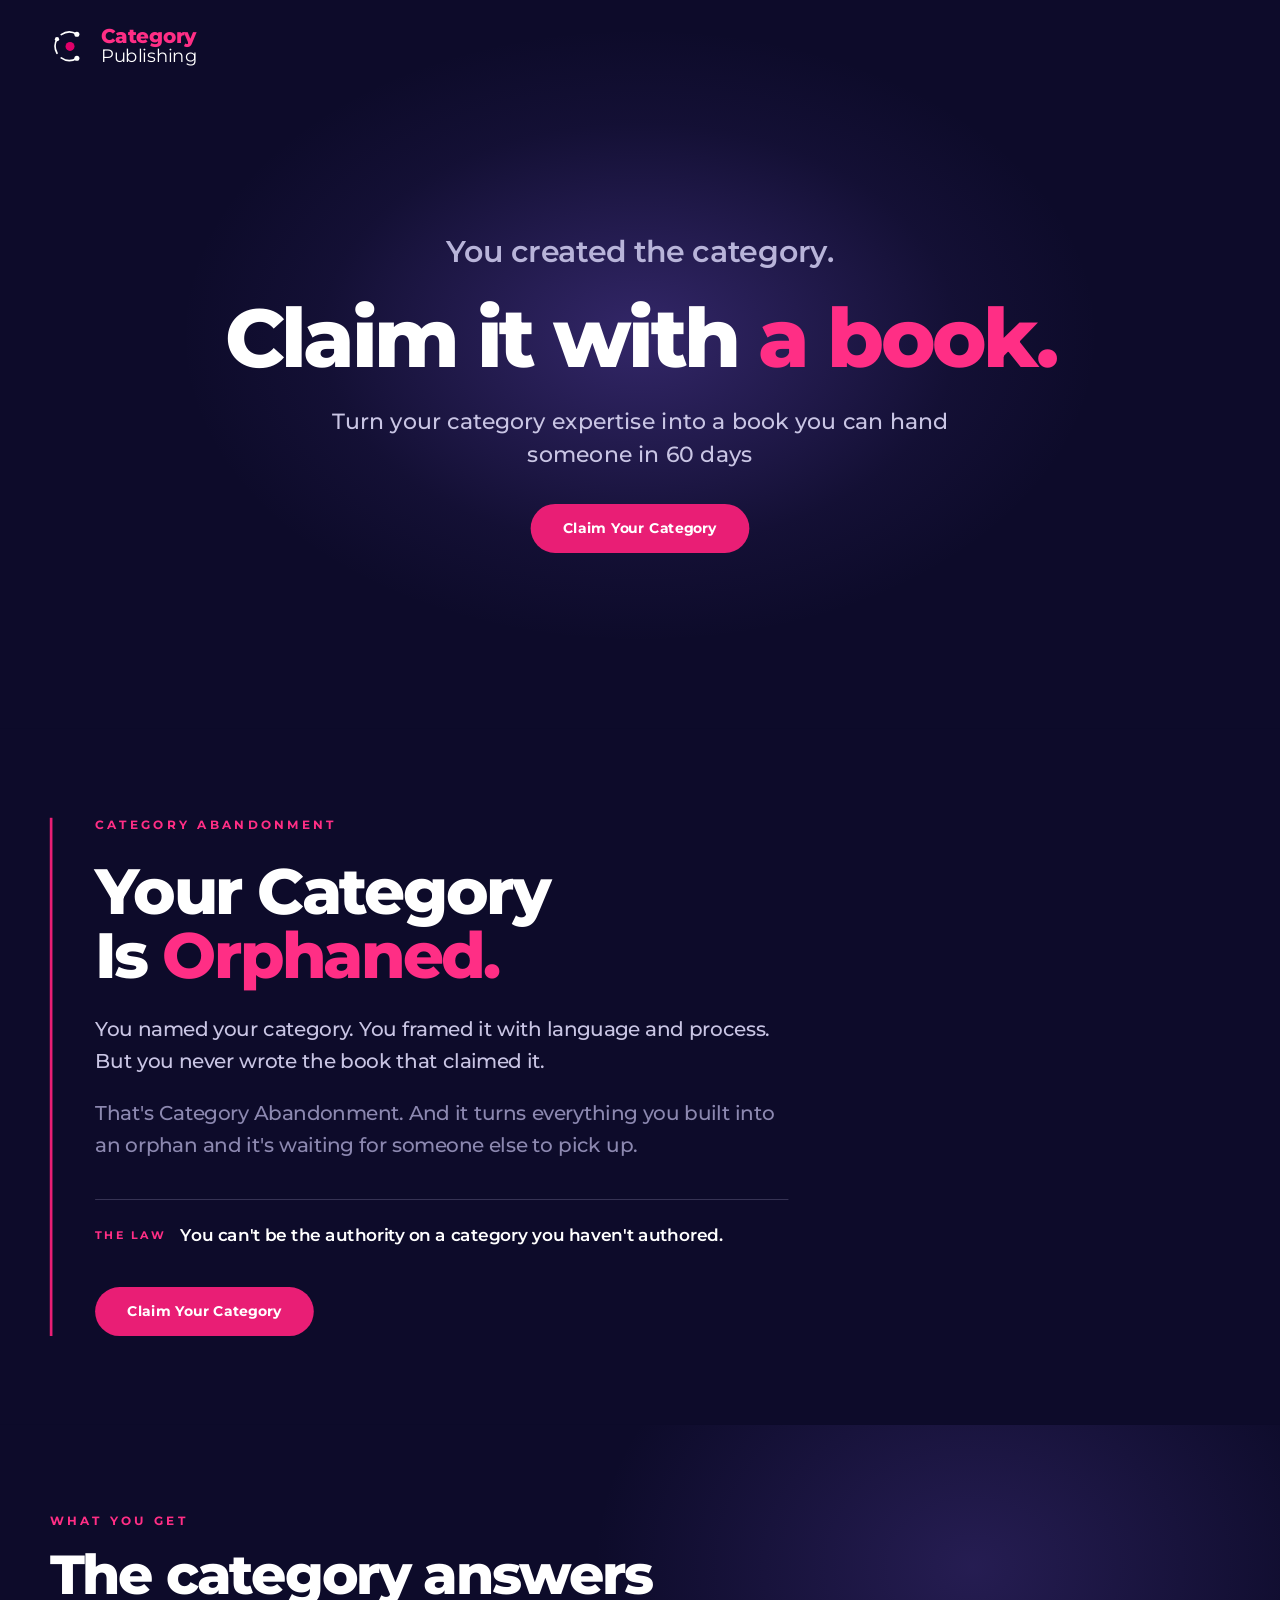
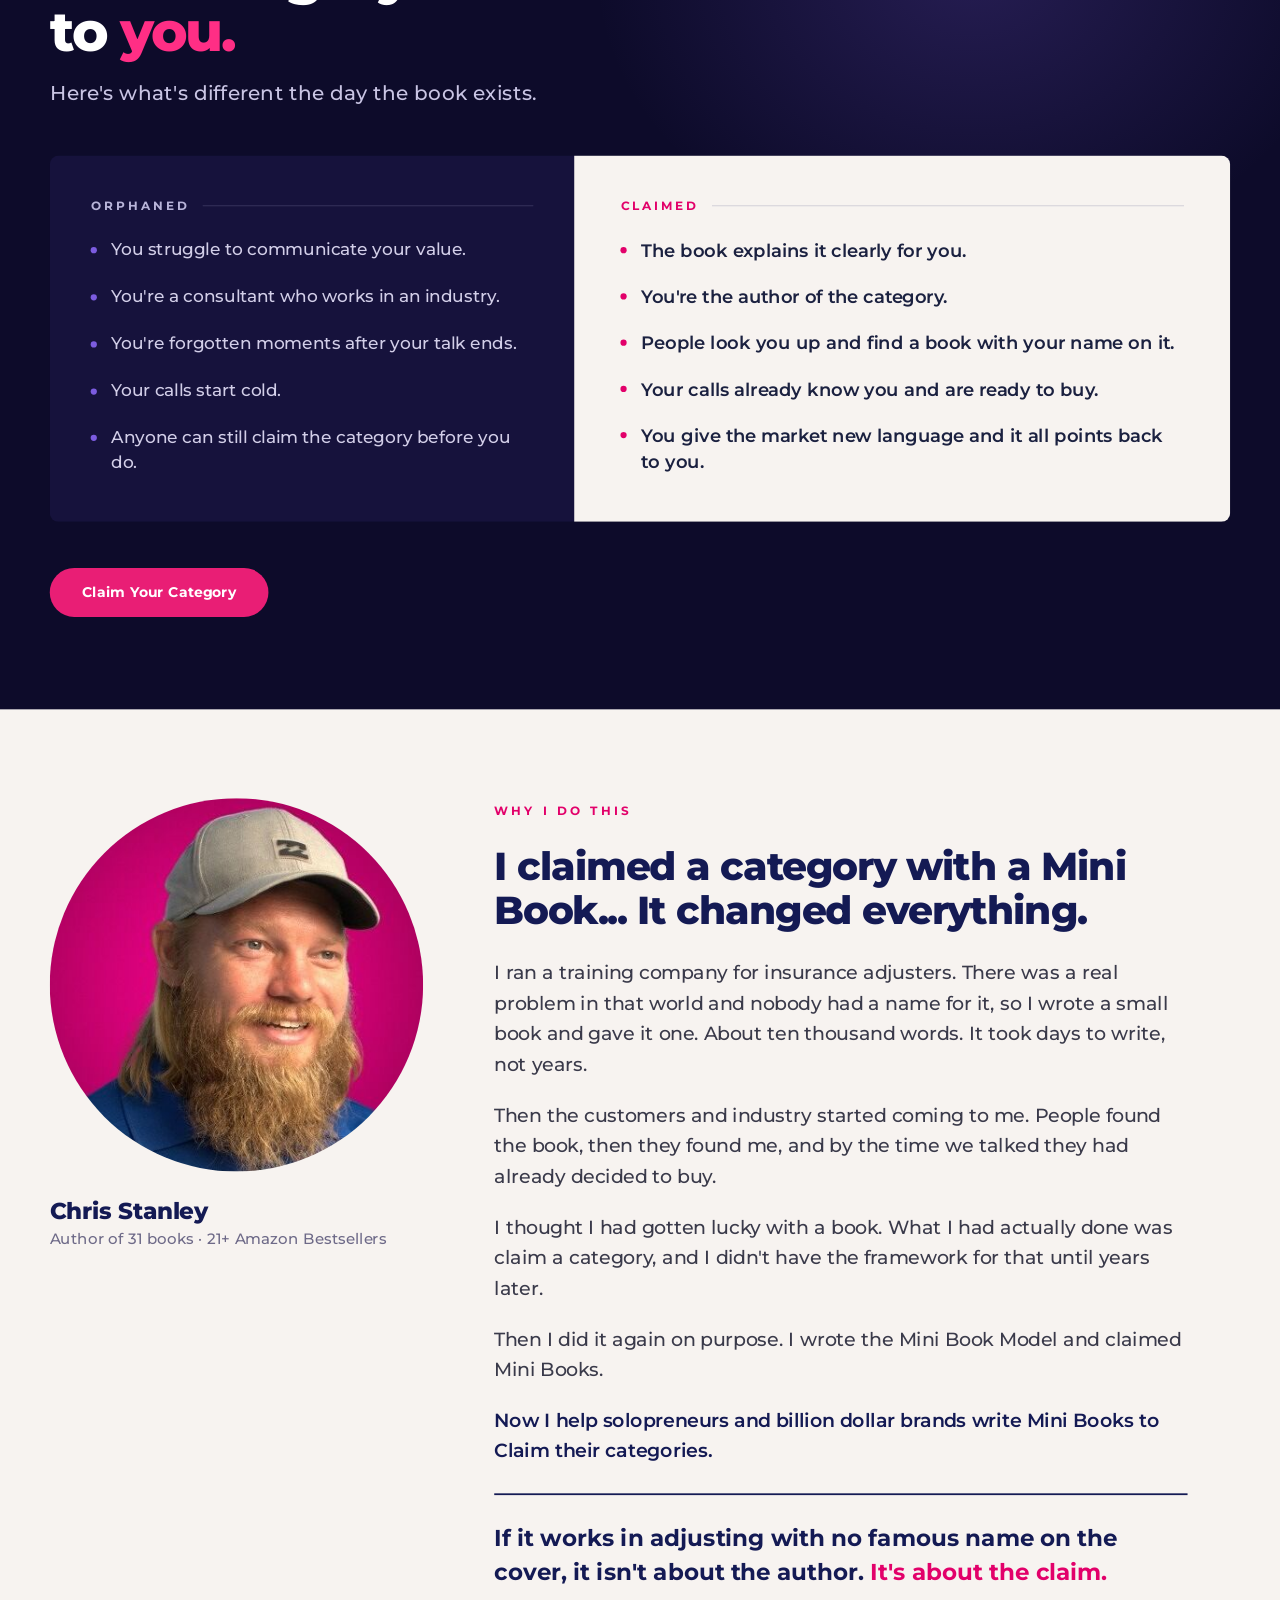
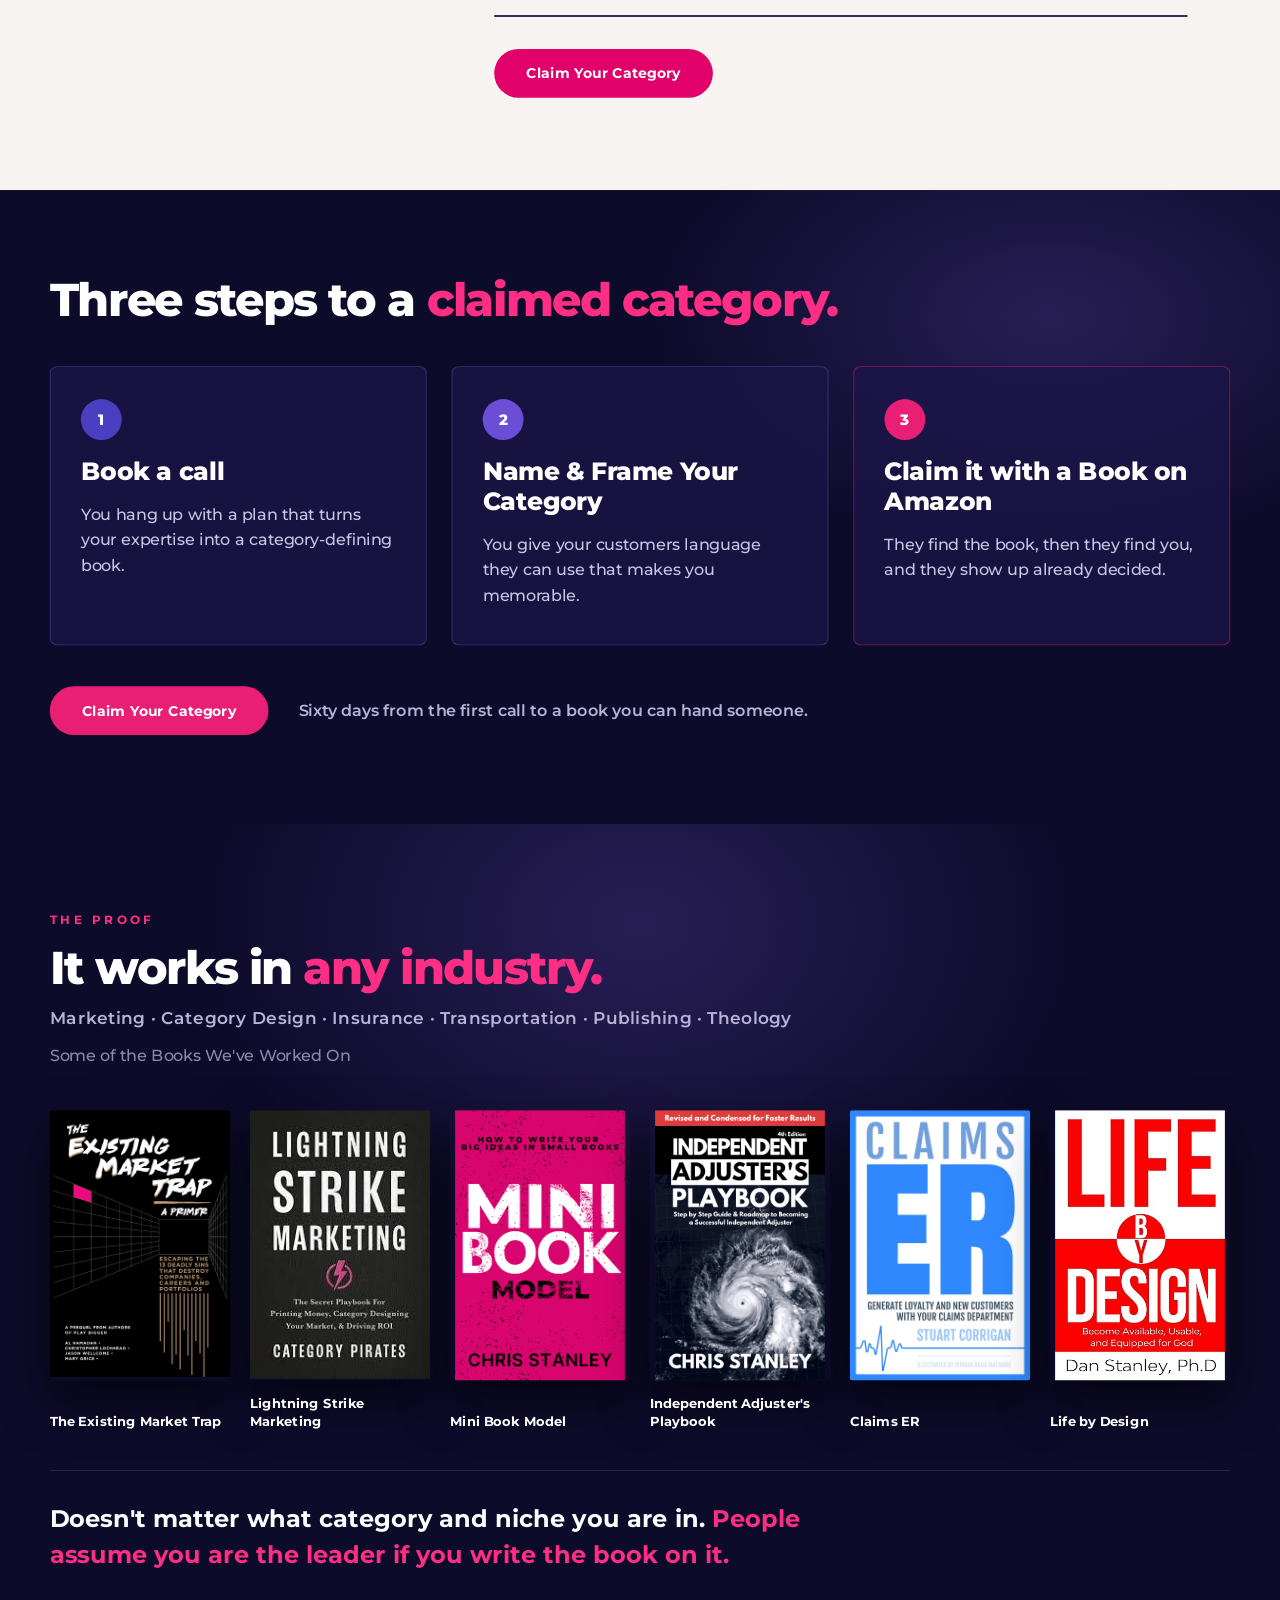
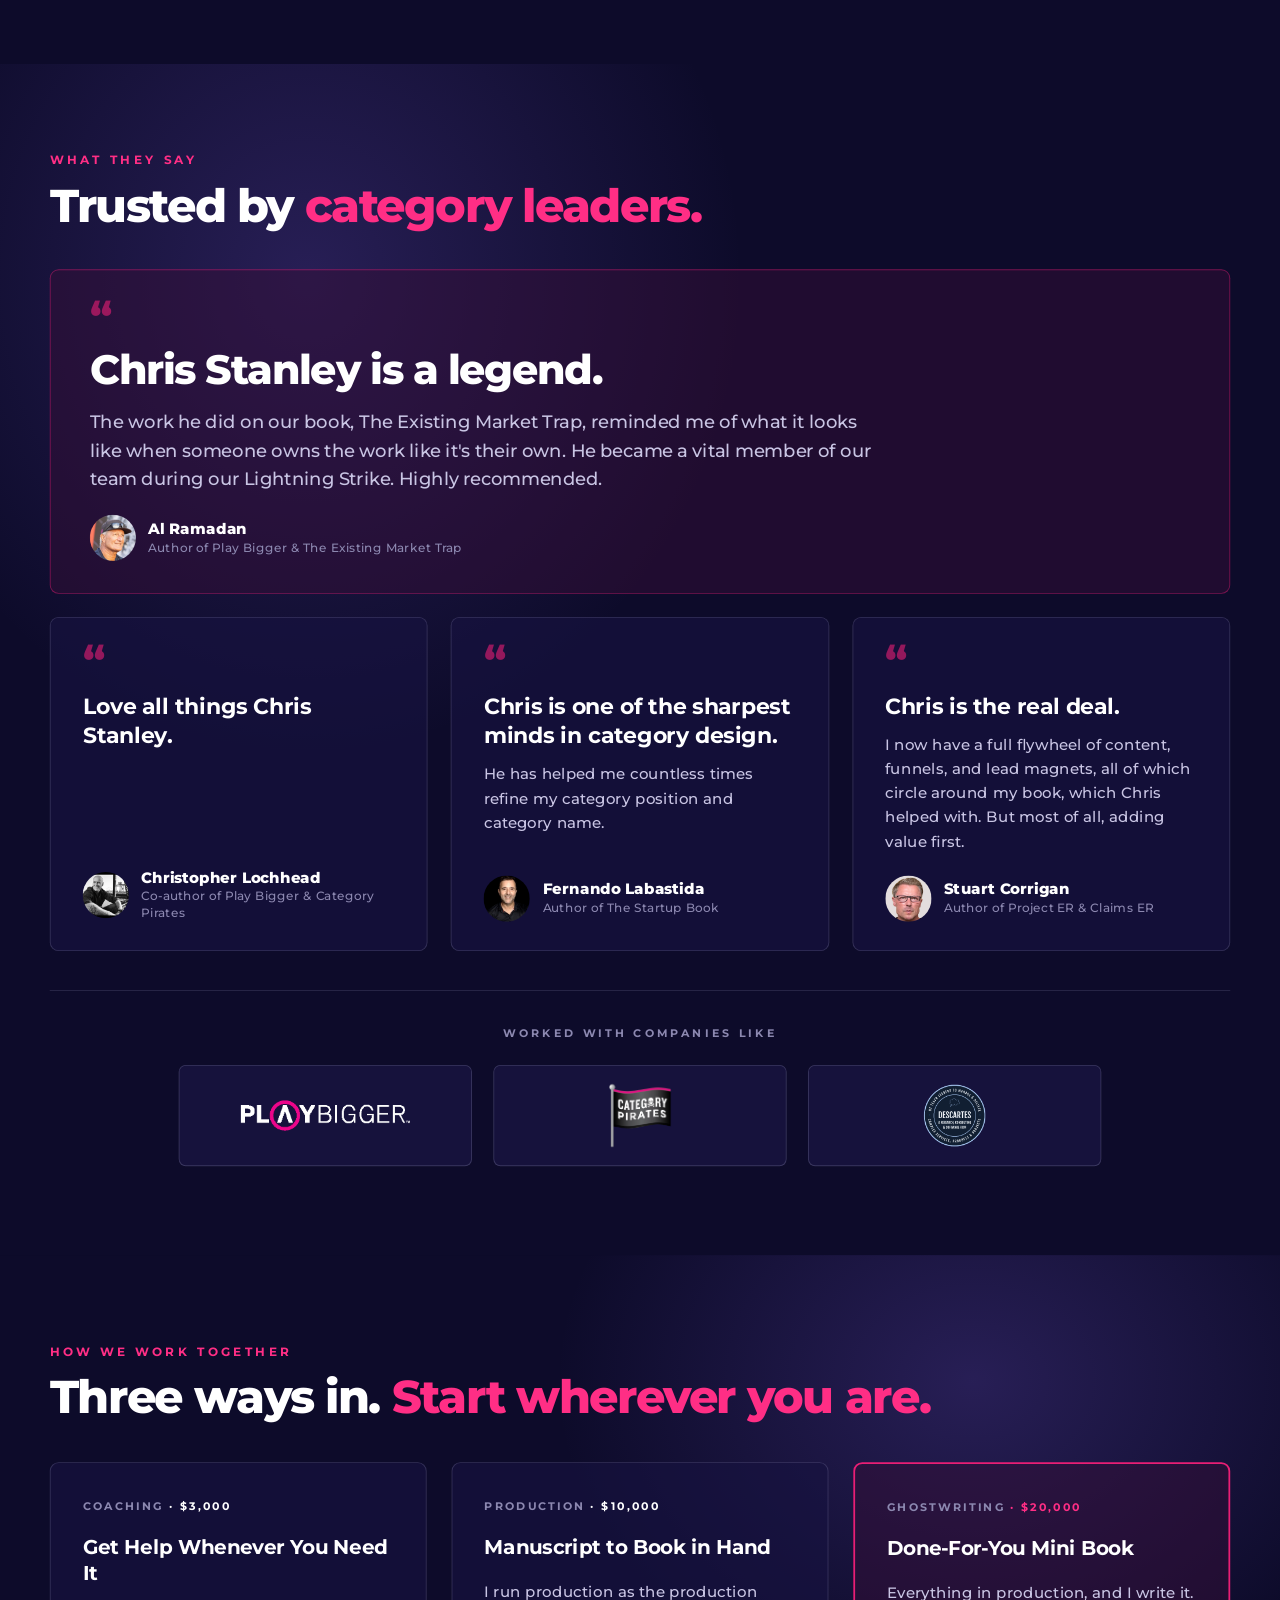
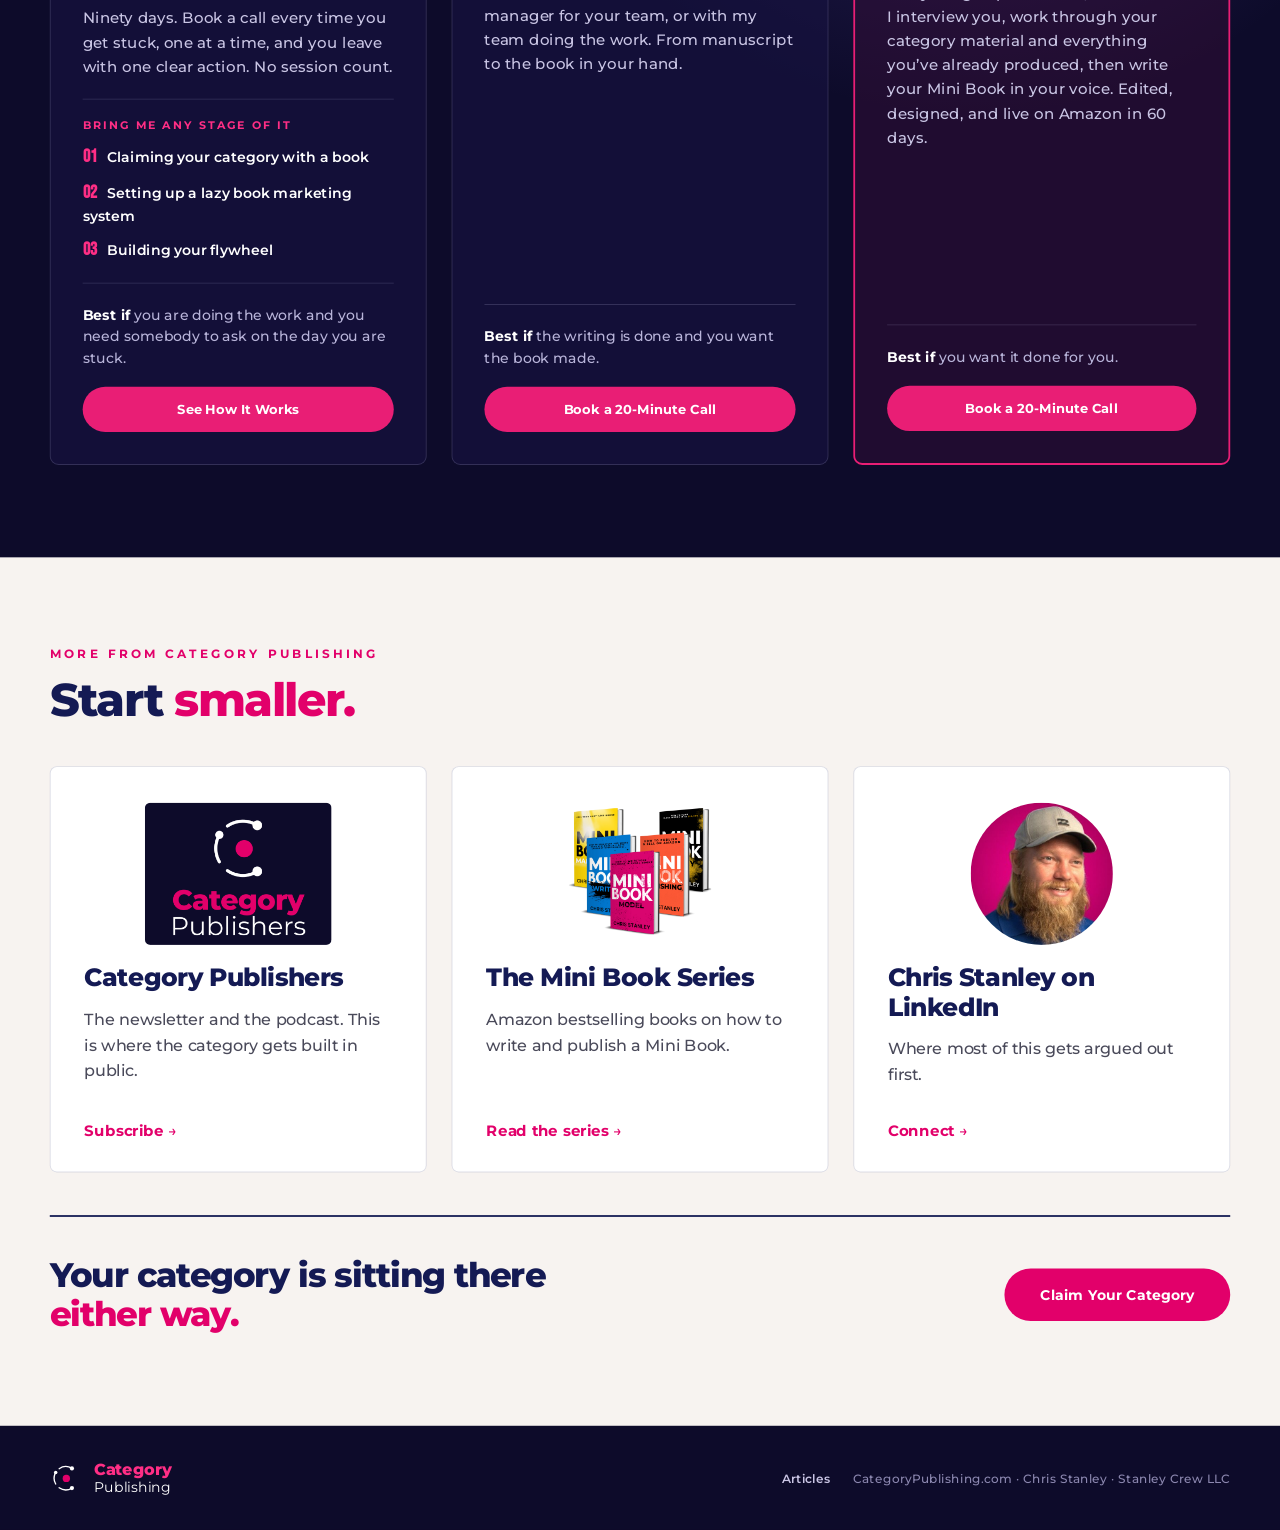
==== commit 8c25335e: "Rename the coaching offer, fix production copy, cut the Blueprint panel The coaching card is "Get He" ====
--- a/index.html
+++ b/index.html
@@ -447,7 +447,7 @@
         <div style="display: grid; grid-template-columns: repeat(3, 1fr); gap: 28px; align-items: stretch;">
           <div style="background: rgba(24,19,64,.66); border: 1px solid rgba(184,180,217,.2); border-radius: 10px; padding: 40px 36px 36px; display: flex; flex-direction: column; gap: 22px;">
             <div style="font-size: 12px; font-weight: 700; letter-spacing: .22em; line-height: 1.5; color: #8C88B0;">COACHING <span style="color: #FFFFFF;">&middot; $3,000</span></div>
-            <div style="font-size: 22px; font-weight: 700; line-height: 1.35; color: #FFFFFF;">Unlimited Category Publishing</div>
+            <div style="font-size: 22px; font-weight: 700; line-height: 1.35; color: #FFFFFF;">Get Help Whenever You Need It</div>
             <div style="font-size: 17px; font-weight: 500; line-height: 1.6; color: #C9C5E4;">Ninety days. Book a call every time you get stuck, one at a time, and you leave with one clear action. No session count.</div>
             <div style="padding-top: 20px; border-top: 1px solid rgba(184,180,217,.2); display: flex; flex-direction: column; gap: 12px;">
               <div style="font-size: 12px; font-weight: 700; letter-spacing: .22em; line-height: 1.5; color: #FF2E85;">BRING ME ANY STAGE OF IT</div>
@@ -463,7 +463,7 @@
           <div style="background: rgba(24,19,64,.66); border: 1px solid rgba(184,180,217,.2); border-radius: 10px; padding: 40px 36px 36px; display: flex; flex-direction: column; gap: 22px;">
             <div style="font-size: 12px; font-weight: 700; letter-spacing: .22em; line-height: 1.5; color: #8C88B0;">PRODUCTION <span style="color: #FFFFFF;">&middot; $10,000</span></div>
             <div style="font-size: 22px; font-weight: 700; line-height: 1.35; color: #FFFFFF;">Manuscript to Book in Hand</div>
-            <div style="font-size: 17px; font-weight: 500; line-height: 1.6; color: #C9C5E4;">An outcome, not an engagement with an end date. I run production &mdash; as the production manager for your team, or with my team doing the work &mdash; from manuscript to the book in your hand.</div>
+            <div style="font-size: 17px; font-weight: 500; line-height: 1.6; color: #C9C5E4;">I run production as the production manager for your team, or with my team doing the work. From manuscript to the book in your hand.</div>
             <div style="margin-top: auto; padding-top: 24px; border-top: 1px solid rgba(184,180,217,.2); display: flex; flex-direction: column; gap: 20px;">
               <div style="font-size: 16px; font-weight: 500; line-height: 1.5; color: #B8B4D9;"><span style="font-weight: 700; color: #FFFFFF;">Best if</span> the writing is done and you want the book made.</div>
               <a class="cta" href="https://calendly.com/iapath/category-publishing" target="_blank" rel="noopener" style="font-size: 15px; font-weight: 700; color: #FFFFFF; padding: 16px 24px; background: #E91E75; border-radius: 999px; text-align: center;">Book a 20-Minute Call</a>
@@ -480,13 +480,6 @@
           </div>
         </div>
 
-        <div style="margin-top: 16px; padding: 36px 40px; background: rgba(24,19,64,.66); border: 1px solid rgba(184,180,217,.2); border-radius: 10px; border-style: dashed; border-color: rgba(255,46,133,.5); display: flex; align-items: center; gap: 34px;">
-          <div style="display: flex; flex-direction: column; gap: 10px;">
-            <div style="font-size: 22px; font-weight: 800; letter-spacing: -.01em; color: #FFFFFF;">Not ready for any of that?</div>
-            <div style="font-size: 17px; font-weight: 500; line-height: 1.6; color: #C9C5E4;"><span style="font-weight: 700; color: #FFFFFF;">Category Book Blueprint, $1,000.</span> A two-hour working session. You leave with a title, a subtitle, and a chapter-by-chapter outline. <span style="font-weight: 700; color: #FF2E85;">Credits in full toward any of the three.</span></div>
-          </div>
-          <a class="cta" href="https://calendly.com/iapath/book-coaching-call" target="_blank" rel="noopener" style="font-size: 16px; font-weight: 700; color: #FFFFFF; padding: 18px 36px; background: #E91E75; border-radius: 999px; white-space: nowrap;">Book the Session</a>
-        </div>
       </div>
     </div>
 
